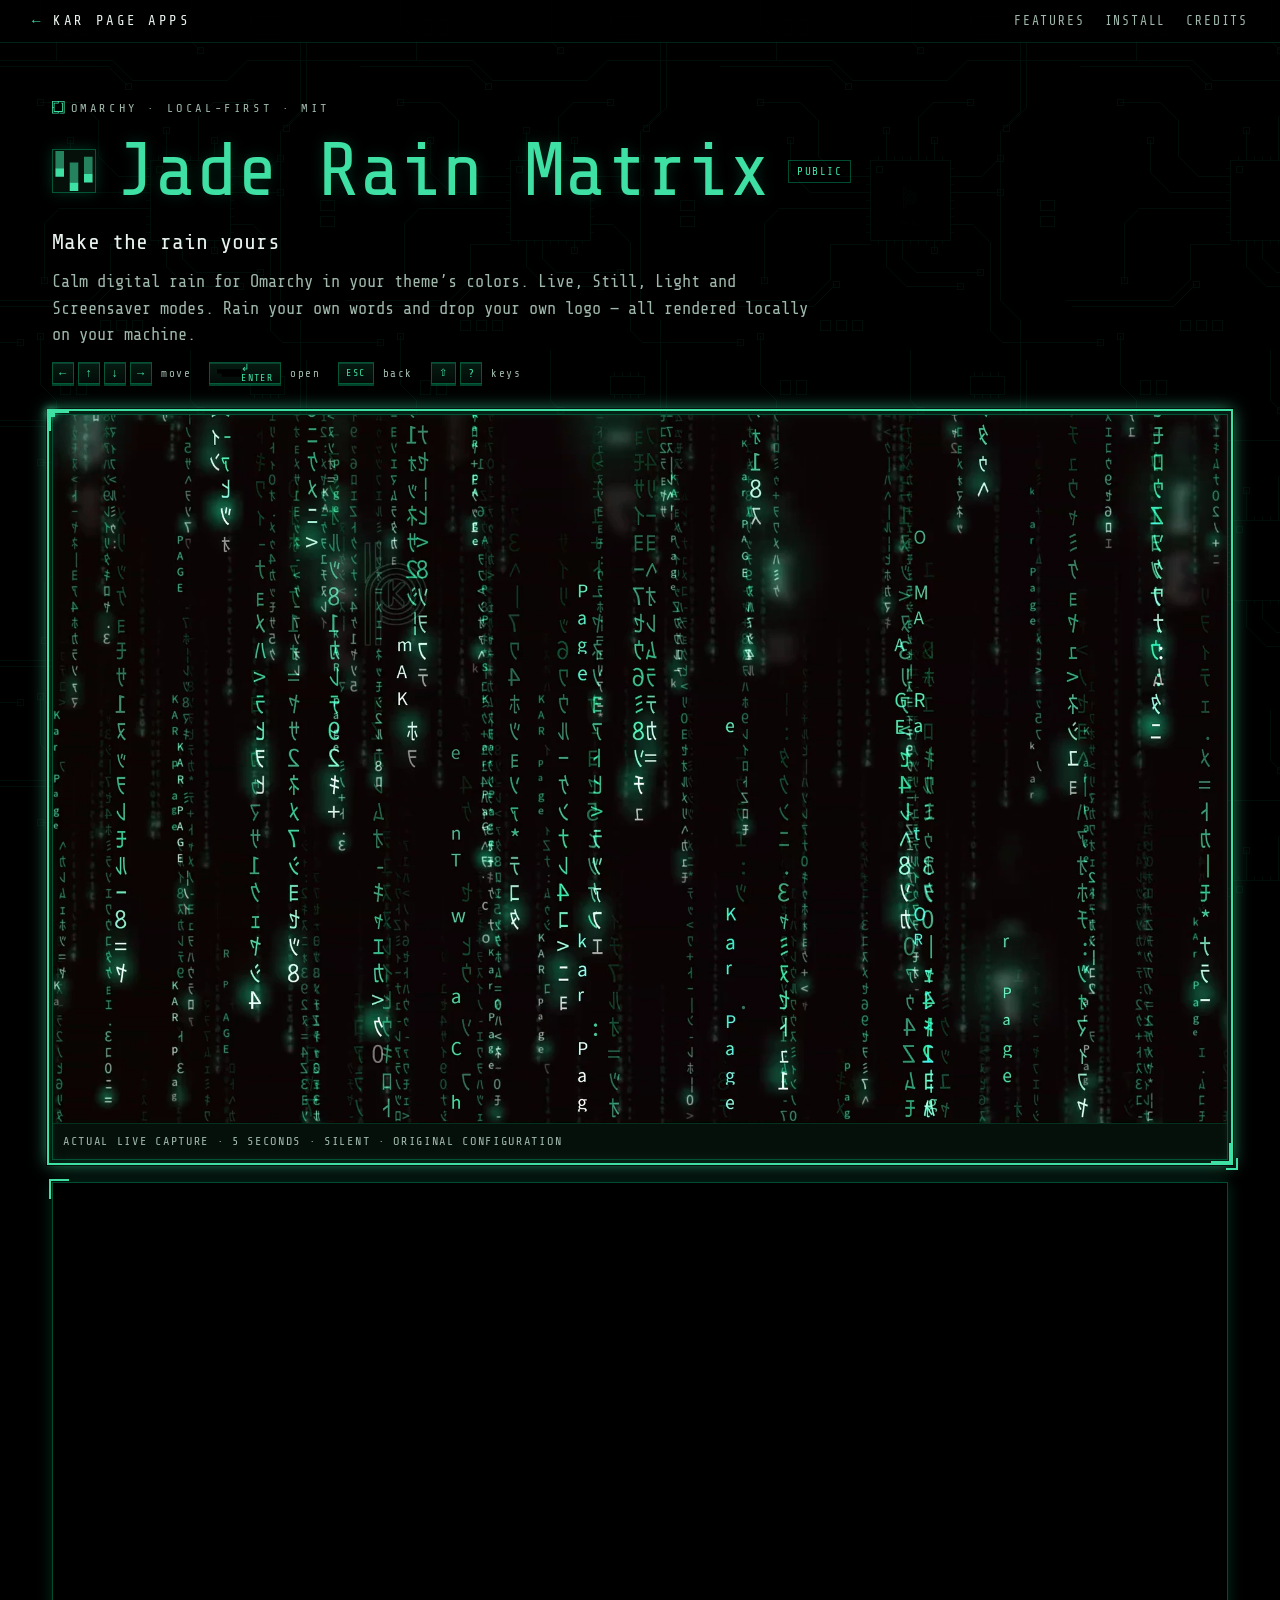
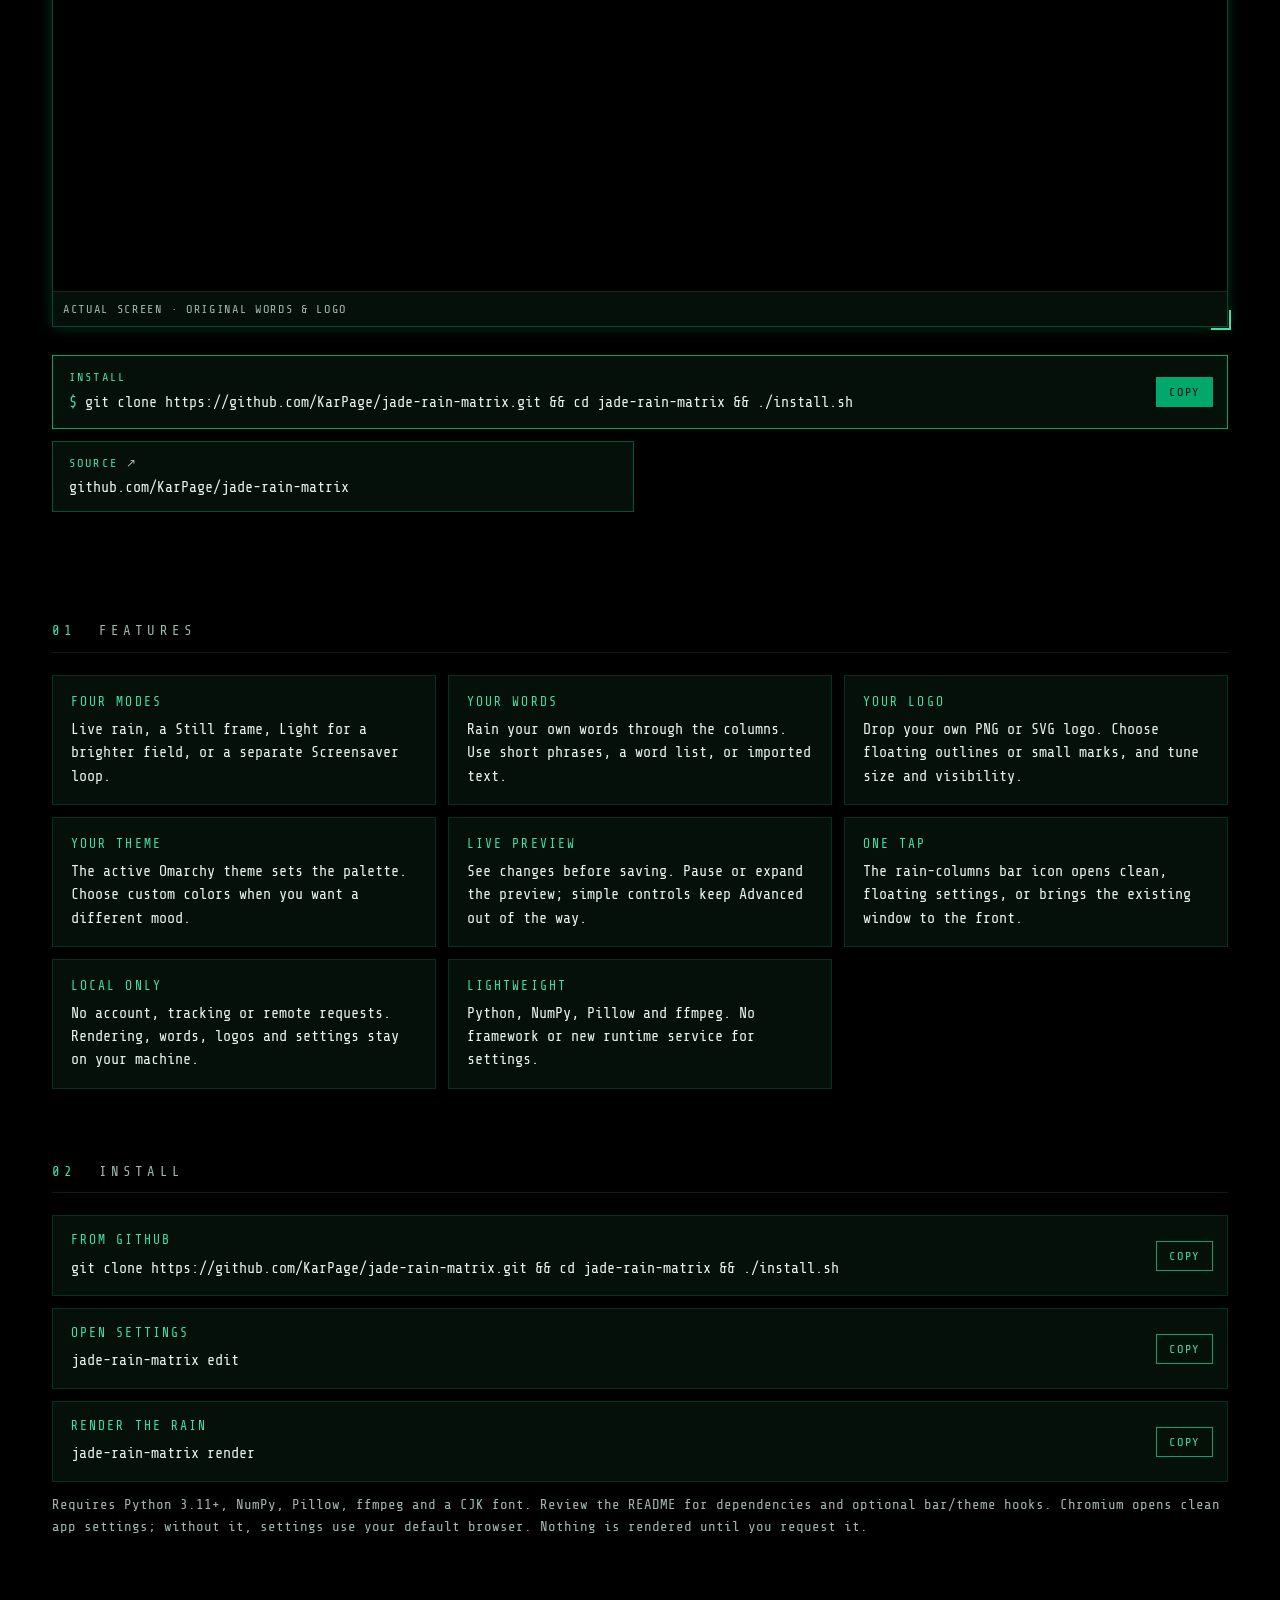
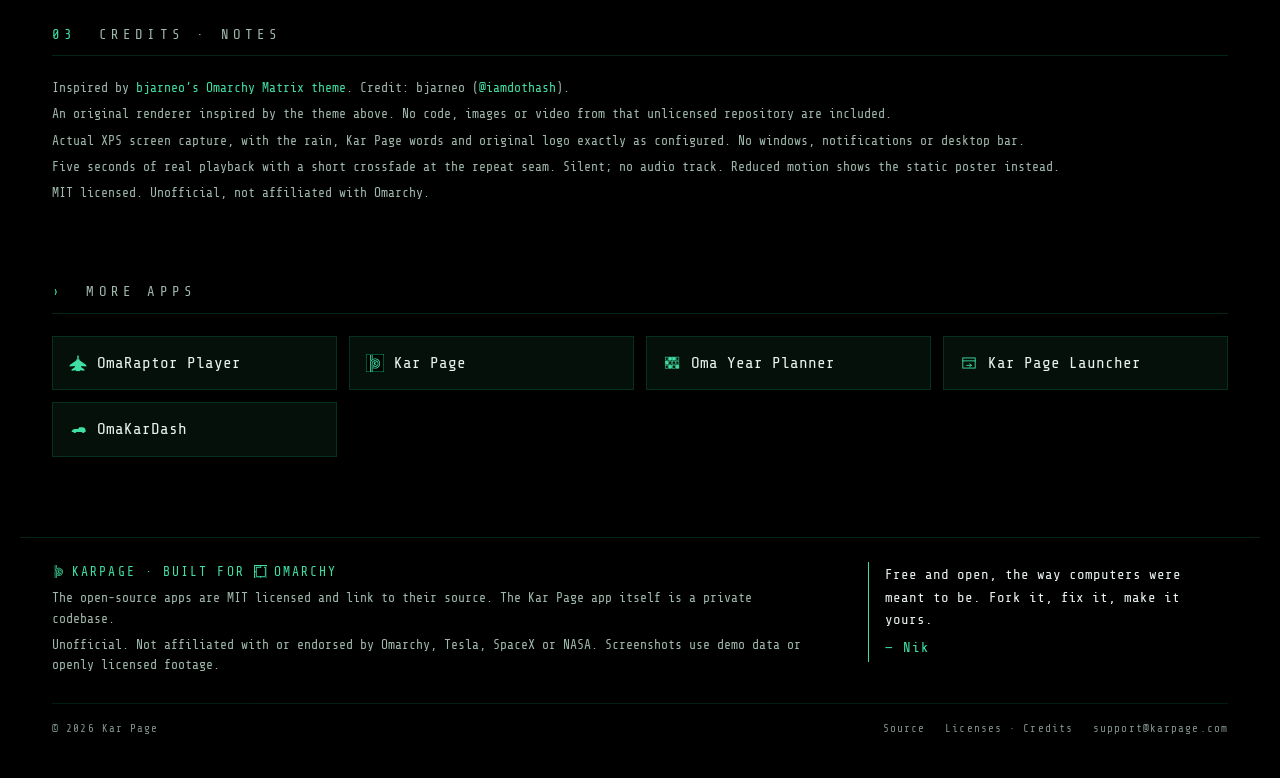
==== site/jade-rain-matrix.html @ 215ed18b "Add Jade Rain Matrix app tile and screenshot page" ====
<!DOCTYPE html>
<html lang="en">
<head>
<meta charset="utf-8">
<meta name="viewport" content="width=device-width, initial-scale=1, maximum-scale=1, user-scalable=no">
<meta name="color-scheme" content="dark">
<meta name="theme-color" content="#000000">
<meta name="referrer" content="no-referrer">
<meta http-equiv="Content-Security-Policy" content="default-src 'self'; img-src 'self'; style-src 'self'; script-src 'self'; font-src 'self'; base-uri 'none'; form-action 'none'; object-src 'none'; frame-src https://karpage.app">
<title>Jade Rain Matrix: calm digital rain for Omarchy</title>
<meta name="description" content="Calm digital rain for Omarchy in your theme’s colors. Live, Still, Light and Screensaver modes, your own words and logo, with local live-preview settings.">
<meta name="keywords" content="Jade Rain Matrix, Omarchy, digital rain, wallpaper, screensaver, Hyprland, Linux">
<link rel="canonical" href="https://apps.karpage.com/jade-rain-matrix">
<meta property="og:type" content="website">
<meta property="og:site_name" content="Kar Page Apps">
<meta property="og:title" content="Jade Rain Matrix: calm digital rain for Omarchy">
<meta property="og:description" content="Calm digital rain for Omarchy in your theme’s colors. Live, Still, Light and Screensaver modes, your own words and logo, with local live-preview settings.">
<meta property="og:url" content="https://apps.karpage.com/jade-rain-matrix">
<meta property="og:image" content="https://apps.karpage.com/img/jade-rain-real-1.webp">
<meta name="twitter:image" content="https://apps.karpage.com/img/jade-rain-real-1.webp">
<meta name="twitter:card" content="summary_large_image">
<link rel="icon" href="favicon.ico" sizes="16x16 32x32 48x48">
<link rel="icon" href="favicon.svg" type="image/svg+xml">
<link rel="apple-touch-icon" href="apple-touch-icon.png">
<link rel="manifest" href="site.webmanifest">
<link rel="preload" href="fonts/ShareTechMono-Regular.woff2" as="font" type="font/woff2" crossorigin>
<link rel="stylesheet" href="styles.css">
</head>
<body class="app">
<a class="skip" href="#top">Skip to content</a>
<header class="bar">
<a class="brand" href="/"><span class="back" aria-hidden="true">←</span> KAR PAGE APPS</a>
<nav aria-label="Sections"><a href="#features">FEATURES</a><a href="#install">INSTALL</a><a href="#credits">CREDITS</a></nav>
</header>
<main id="top" class="wrap" tabindex="-1">
<section class="hero">
<p class="tag"><span class="gt"><svg class="g" viewBox="0 0 24 24" aria-hidden="true" focusable="false"><path fill="currentColor" d="M0 0v24h12.8v-3.2h8V3.2h-3.2v1.6h1.6v14.4H4.8V4.8h8V1.6h9.6v20.8h-8V24H24V0Zm1.6 1.6h9.6v1.6h-8v8H1.6Zm0 11.2h1.6v8h8v1.6H1.6Z"/></svg>OMARCHY</span> · LOCAL-FIRST · MIT</p>
<div class="title-row"><span class="mark big" aria-hidden="true"><svg viewBox="3 2 26 28" fill="currentColor"><path opacity=".55" d="M3 2h6v12H3zM13 10h6v14h-6zM23 6h6v12h-6z"/><path d="M3 14h6v6H3zM13 24h6v6h-6zM23 18h6v6h-6z"/></svg></span><h1>Jade Rain Matrix</h1><span class="badge s-public">PUBLIC</span></div>
<p class="tagline">Make the rain yours</p>
<p class="lede">Calm digital rain for Omarchy in your theme’s colors. Live, Still, Light and Screensaver modes. Rain your own words and drop your own logo — all rendered locally on your machine.</p>
<p class="keys" aria-hidden="true"><span class="kg"><kbd data-key="ArrowLeft">←</kbd><kbd data-key="ArrowUp">↑</kbd><kbd data-key="ArrowDown">↓</kbd><kbd data-key="ArrowRight">→</kbd><em>move</em></span><span class="kg ks"><span class="ksw"><kbd class="w ent" data-key="Enter"><svg class="kl" viewBox="0 0 84 28" preserveAspectRatio="none" focusable="false"><path d="M.5 .5H83.5V27.5H16.5V15.5H.5Z"/></svg><span>↲ ENTER</span></kbd><kbd class="w spc" data-key=" "><span>SPACE</span></kbd></span><em>open</em></span><span class="kg"><kbd class="w" data-key="Escape">ESC</kbd><em>back</em></span><span class="kg"><kbd class="w" data-key="Shift">⇧</kbd><kbd data-key="?">?</kbd><em>keys</em></span></p>
<figure class="frame hero-shot hero-still"><div class="rain-loop"><video class="rain-video" data-rain-loop width="1920" height="1158" poster="img/jade-rain-loop-poster.webp" autoplay muted loop playsinline preload="none" aria-label="Silent live-screen recording of Jade Rain Matrix with its original Kar Page words and logo, exactly as configured."><source data-src="media/jade-rain-loop.webm" type="video/webm"><source data-src="media/jade-rain-loop.mp4" type="video/mp4"></video><img draggable="false" class="rain-poster" src="img/jade-rain-loop-poster.webp" alt="Silent live-screen recording of Jade Rain Matrix with its original Kar Page words and logo, exactly as configured." width="1920" height="1158" decoding="async"><button class="rain-toggle" type="button" hidden>Pause animation</button></div><figcaption>ACTUAL LIVE CAPTURE · 5 SECONDS · SILENT · ORIGINAL CONFIGURATION</figcaption></figure><div class="shots"><figure class="frame"><a href="img/jade-rain-real-1.webp"><picture><source type="image/webp" srcset="img/jade-rain-real-1.webp"><img draggable="false" src="img/jade-rain-real-1.webp" alt="Actual Jade Rain Matrix on an empty XPS screen: theme-colored rain, Kar Page words and the original small drifting Kar Page logo as configured." width="1920" height="1157" decoding="async" loading="lazy"></picture></a><figcaption>ACTUAL SCREEN · ORIGINAL WORDS &amp; LOGO</figcaption></figure></div>
<div class="acts"><div class="act act-install"><span class="act-k">INSTALL</span><pre><code id="act-install">git clone https://github.com/KarPage/jade-rain-matrix.git &amp;&amp; cd jade-rain-matrix &amp;&amp; ./install.sh</code></pre><button class="copy" type="button" data-copy="act-install" aria-label="Copy install command">COPY</button></div><a class="act" href="https://github.com/KarPage/jade-rain-matrix" rel="noopener"><span class="act-k">SOURCE <i aria-hidden="true">↗</i></span><span class="act-v">github.com/KarPage/jade-rain-matrix</span></a></div>
</section>
<section id="features"><h2><span>01</span> FEATURES</h2><div class="grid"><div class="feat"><b>FOUR MODES</b><p>Live rain, a Still frame, Light for a brighter field, or a separate Screensaver loop.</p></div><div class="feat"><b>YOUR WORDS</b><p>Rain your own words through the columns. Use short phrases, a word list, or imported text.</p></div><div class="feat"><b>YOUR LOGO</b><p>Drop your own PNG or SVG logo. Choose floating outlines or small marks, and tune size and visibility.</p></div><div class="feat"><b>YOUR THEME</b><p>The active Omarchy theme sets the palette. Choose custom colors when you want a different mood.</p></div><div class="feat"><b>LIVE PREVIEW</b><p>See changes before saving. Pause or expand the preview; simple controls keep Advanced out of the way.</p></div><div class="feat"><b>ONE TAP</b><p>The rain-columns bar icon opens clean, floating settings, or brings the existing window to the front.</p></div><div class="feat"><b>LOCAL ONLY</b><p>No account, tracking or remote requests. Rendering, words, logos and settings stay on your machine.</p></div><div class="feat"><b>LIGHTWEIGHT</b><p>Python, NumPy, Pillow and ffmpeg. No framework or new runtime service for settings.</p></div></div></section>
<section id="install"><h2><span>02</span> INSTALL</h2><div class="code"><b>FROM GITHUB</b><pre><code id="cmd-0">git clone https://github.com/KarPage/jade-rain-matrix.git &amp;&amp; cd jade-rain-matrix &amp;&amp; ./install.sh</code></pre><button class="copy" type="button" data-copy="cmd-0" aria-label="Copy: from github">COPY</button></div><div class="code"><b>OPEN SETTINGS</b><pre><code id="cmd-1">jade-rain-matrix edit</code></pre><button class="copy" type="button" data-copy="cmd-1" aria-label="Copy: open settings">COPY</button></div><div class="code"><b>RENDER THE RAIN</b><pre><code id="cmd-2">jade-rain-matrix render</code></pre><button class="copy" type="button" data-copy="cmd-2" aria-label="Copy: render the rain">COPY</button></div><p class="note">Requires Python 3.11+, NumPy, Pillow, ffmpeg and a CJK font. Review the README for dependencies and optional bar/theme hooks. Chromium opens clean app settings; without it, settings use your default browser. Nothing is rendered until you request it.</p></section>
<section id="credits"><h2><span>03</span> CREDITS · NOTES</h2><div class="fine"><p>Inspired by <a href="https://github.com/bjarneo/omarchy-matrix-theme" rel="noopener">bjarneo’s Omarchy Matrix theme</a>. Credit: bjarneo (<a href="https://x.com/iamdothash" rel="noopener">@iamdothash</a>).</p><p>An original renderer inspired by the theme above. No code, images or video from that unlicensed repository are included.</p><p>Actual XPS screen capture, with the rain, Kar Page words and original logo exactly as configured. No windows, notifications or desktop bar.</p><p>Five seconds of real playback with a short crossfade at the repeat seam. Silent; no audio track. Reduced motion shows the static poster instead.</p><p>MIT licensed. Unofficial, not affiliated with Omarchy.</p></div></section>
<section class="more"><h2><span>›</span> MORE APPS</h2><ul class="others"><li><a href="/omaraptor"><span class="mark" aria-hidden="true"><svg viewBox="0 0 32 32" fill="currentColor"><path fill-rule="evenodd" d="M16 1.25 17.3 4.6 17.9 8.4 19.3 11.6 30.75 19.6 30.75 22 21.3 21.4 21.9 23.6 27.4 27.6 27.4 29.9 20.4 28.9 18.6 30.75 16 30 13.4 30.75 11.6 28.9 4.6 29.9 4.6 27.6 10.1 23.6 10.7 21.4 1.25 22 1.25 19.6 12.7 11.6 14.1 8.4 14.7 4.6ZM16 5.4 16.75 8 16 11.2 15.25 8Z"/></svg></span><span>OmaRaptor Player</span></a></li><li><a href="/kar-page"><span class="mark kp" aria-hidden="true"><svg viewBox="0 0 2500 4172" fill="currentColor"><path fill-rule="evenodd" d="M1 4171C0 4170 0 2060 1 2036C9 1872 42 1727 107 1579C117 1556 144 1503 156 1481C235 1339 340 1215 466 1113C584 1017 719 944 864 897C956 867 1055 848 1154 840C1215 835 1289 835 1352 841C1601 861 1838 955 2034 1113C2136 1195 2228 1297 2299 1407C2347 1481 2387 1559 2418 1641C2459 1748 2486 1864 2495 1980C2499 2019 2499 2037 2499 2086C2499 2136 2499 2153 2495 2193C2468 2516 2317 2814 2071 3029C2031 3063 1989 3095 1942 3127C1707 3284 1427 3355 1144 3331C1006 3320 872 3286 745 3230L727 3222 L727 3107C727 3015 727 2993 728 2992C729 2992 737 2996 745 3001C765 3012 812 3035 832 3044C949 3094 1067 3122 1193 3129C1218 3130 1282 3130 1307 3129C1539 3116 1755 3029 1931 2878C2105 2728 2227 2522 2273 2298C2287 2228 2293 2174 2294 2101C2295 2029 2291 1980 2280 1915C2234 1631 2071 1379 1830 1217C1752 1165 1669 1125 1580 1095C1495 1067 1414 1051 1316 1044C1293 1042 1207 1042 1184 1044C1128 1048 1092 1053 1044 1063C910 1089 785 1141 671 1217C572 1283 483 1367 412 1463C329 1574 270 1699 237 1832C223 1888 214 1939 208 2006C207 2024 207 2090 206 3098L206 4172 L103 4172C47 4172 1 4172 1 4171ZM422 4171C422 4170 422 3691 422 3106C423 2113 423 2042 424 2024C427 1990 431 1963 436 1937C463 1785 532 1646 637 1530C661 1503 701 1466 731 1441C851 1345 994 1284 1146 1265C1185 1260 1196 1260 1250 1260C1304 1260 1315 1260 1354 1265C1483 1281 1607 1328 1714 1401C1832 1481 1927 1590 1991 1718C2095 1925 2106 2172 2021 2389C1990 2467 1949 2538 1896 2603C1853 2657 1802 2707 1746 2748C1583 2871 1378 2929 1174 2910C1015 2896 864 2836 740 2738L727 2728 L727 2578C727 2434 727 2429 729 2429C730 2429 732 2432 735 2436C757 2469 796 2514 827 2542C925 2632 1042 2687 1171 2703C1199 2707 1209 2708 1250 2708C1291 2708 1301 2707 1329 2703C1529 2678 1702 2558 1798 2380C1841 2302 1865 2217 1871 2125C1873 2103 1872 2048 1870 2027C1859 1921 1826 1829 1769 1742C1744 1706 1723 1680 1690 1647C1668 1625 1656 1614 1636 1598C1497 1488 1319 1443 1144 1473C952 1506 785 1629 696 1803C660 1873 640 1941 630 2026C629 2041 629 2104 628 3106L628 4172 L525 4172C444 4172 423 4172 422 4171ZM1333 2400L1130 2198 L1130 2300C1130 2356 1130 2409 1129 2419C1127 2447 1123 2465 1111 2488C1089 2532 1048 2565 998 2578C985 2582 970 2584 959 2584L950 2584 L950 2135L951 1686 L953 1674C965 1620 1000 1575 1047 1550C1059 1544 1075 1538 1087 1536C1095 1534 1126 1531 1129 1532C1130 1533 1130 1558 1130 1734L1130 1934 L1268 1793C1366 1693 1408 1650 1414 1645C1420 1640 1428 1636 1438 1631C1456 1622 1466 1618 1483 1614C1494 1612 1496 1612 1516 1612C1535 1612 1540 1612 1548 1614C1576 1620 1601 1631 1630 1651C1644 1660 1646 1663 1645 1664C1645 1666 1294 2026 1269 2051L1254 2067 L1401 2215C1482 2296 1550 2365 1553 2367C1563 2380 1574 2399 1580 2416C1594 2455 1593 2501 1579 2539C1573 2557 1561 2578 1550 2591C1547 2595 1537 2603 1536 2603C1536 2603 1444 2512 1333 2400ZM0 1621C0 1620 0 1255 0 810L0 0 L103 0L206 0 L206 632L206 1262 L196 1276C122 1371 59 1481 13 1598C4 1620 2 1624 0 1621ZM422 1042C422 1041 422 806 422 520L422 0 L525 0L628 0 L628 456L628 911 L610 921C555 951 500 986 447 1026C435 1035 425 1043 424 1043C423 1043 423 1042 422 1042Z"/></svg></span><span>Kar Page</span></a></li><li><a href="/oma-year"><span class="mark" aria-hidden="true"><svg viewBox="0 0 32 32" fill="none" stroke="currentColor" stroke-width="1"><rect x="4.0" y="5.5" width="5" height="5.4"/><rect x="10.4" y="5.5" width="5" height="5.4" fill="currentColor"/><rect x="16.8" y="5.5" width="5" height="5.4" fill="currentColor"/><rect x="23.2" y="5.5" width="5" height="5.4"/><rect x="4.0" y="12.7" width="5" height="5.4" fill="currentColor"/><rect x="10.4" y="12.7" width="5" height="5.4"/><rect x="16.8" y="12.7" width="5" height="5.4"/><rect x="23.2" y="12.7" width="5" height="5.4"/><rect x="4.0" y="19.9" width="5" height="5.4"/><rect x="10.4" y="19.9" width="5" height="5.4" fill="currentColor"/><rect x="16.8" y="19.9" width="5" height="5.4"/><rect x="23.2" y="19.9" width="5" height="5.4" fill="currentColor"/></svg></span><span>Oma Year Planner</span></a></li><li><a href="/launcher"><span class="mark" aria-hidden="true"><svg viewBox="0 0 32 32" fill="none" stroke="currentColor" stroke-width="1.6" stroke-linecap="square"><rect x="5" y="7" width="22" height="18"/><path d="M5 12.2h22M12 20.2h8M17.2 17.4 20.2 20.2 17.2 23"/></svg></span><span>Kar Page Launcher</span></a></li><li><a href="/omakardash"><span class="mark" aria-hidden="true"><svg viewBox="0 0 32 32" fill="currentColor"><path d="M4.5 19.5c1-3.6 3-5.4 6-5.4h5.6l2.2-3.2h6.4c2 0 3.4 1.3 4 3l.8 2.4v3.2h-1.7a2.7 2.7 0 0 1-5.2 0h-9.6a2.7 2.7 0 0 1-5.2 0H4.5v-2.8z"/></svg></span><span>OmaKarDash</span></a></li></ul></section>
</main>
<footer class="foot">
<div class="foot-top">
<div class="foot-main">
<p class="foot-brand"><svg class="g" aria-hidden="true" focusable="false" viewBox="0 0 2500 4172" fill="currentColor"><path fill-rule="evenodd" d="M1 4171C0 4170 0 2060 1 2036C9 1872 42 1727 107 1579C117 1556 144 1503 156 1481C235 1339 340 1215 466 1113C584 1017 719 944 864 897C956 867 1055 848 1154 840C1215 835 1289 835 1352 841C1601 861 1838 955 2034 1113C2136 1195 2228 1297 2299 1407C2347 1481 2387 1559 2418 1641C2459 1748 2486 1864 2495 1980C2499 2019 2499 2037 2499 2086C2499 2136 2499 2153 2495 2193C2468 2516 2317 2814 2071 3029C2031 3063 1989 3095 1942 3127C1707 3284 1427 3355 1144 3331C1006 3320 872 3286 745 3230L727 3222 L727 3107C727 3015 727 2993 728 2992C729 2992 737 2996 745 3001C765 3012 812 3035 832 3044C949 3094 1067 3122 1193 3129C1218 3130 1282 3130 1307 3129C1539 3116 1755 3029 1931 2878C2105 2728 2227 2522 2273 2298C2287 2228 2293 2174 2294 2101C2295 2029 2291 1980 2280 1915C2234 1631 2071 1379 1830 1217C1752 1165 1669 1125 1580 1095C1495 1067 1414 1051 1316 1044C1293 1042 1207 1042 1184 1044C1128 1048 1092 1053 1044 1063C910 1089 785 1141 671 1217C572 1283 483 1367 412 1463C329 1574 270 1699 237 1832C223 1888 214 1939 208 2006C207 2024 207 2090 206 3098L206 4172 L103 4172C47 4172 1 4172 1 4171ZM422 4171C422 4170 422 3691 422 3106C423 2113 423 2042 424 2024C427 1990 431 1963 436 1937C463 1785 532 1646 637 1530C661 1503 701 1466 731 1441C851 1345 994 1284 1146 1265C1185 1260 1196 1260 1250 1260C1304 1260 1315 1260 1354 1265C1483 1281 1607 1328 1714 1401C1832 1481 1927 1590 1991 1718C2095 1925 2106 2172 2021 2389C1990 2467 1949 2538 1896 2603C1853 2657 1802 2707 1746 2748C1583 2871 1378 2929 1174 2910C1015 2896 864 2836 740 2738L727 2728 L727 2578C727 2434 727 2429 729 2429C730 2429 732 2432 735 2436C757 2469 796 2514 827 2542C925 2632 1042 2687 1171 2703C1199 2707 1209 2708 1250 2708C1291 2708 1301 2707 1329 2703C1529 2678 1702 2558 1798 2380C1841 2302 1865 2217 1871 2125C1873 2103 1872 2048 1870 2027C1859 1921 1826 1829 1769 1742C1744 1706 1723 1680 1690 1647C1668 1625 1656 1614 1636 1598C1497 1488 1319 1443 1144 1473C952 1506 785 1629 696 1803C660 1873 640 1941 630 2026C629 2041 629 2104 628 3106L628 4172 L525 4172C444 4172 423 4172 422 4171ZM1333 2400L1130 2198 L1130 2300C1130 2356 1130 2409 1129 2419C1127 2447 1123 2465 1111 2488C1089 2532 1048 2565 998 2578C985 2582 970 2584 959 2584L950 2584 L950 2135L951 1686 L953 1674C965 1620 1000 1575 1047 1550C1059 1544 1075 1538 1087 1536C1095 1534 1126 1531 1129 1532C1130 1533 1130 1558 1130 1734L1130 1934 L1268 1793C1366 1693 1408 1650 1414 1645C1420 1640 1428 1636 1438 1631C1456 1622 1466 1618 1483 1614C1494 1612 1496 1612 1516 1612C1535 1612 1540 1612 1548 1614C1576 1620 1601 1631 1630 1651C1644 1660 1646 1663 1645 1664C1645 1666 1294 2026 1269 2051L1254 2067 L1401 2215C1482 2296 1550 2365 1553 2367C1563 2380 1574 2399 1580 2416C1594 2455 1593 2501 1579 2539C1573 2557 1561 2578 1550 2591C1547 2595 1537 2603 1536 2603C1536 2603 1444 2512 1333 2400ZM0 1621C0 1620 0 1255 0 810L0 0 L103 0L206 0 L206 632L206 1262 L196 1276C122 1371 59 1481 13 1598C4 1620 2 1624 0 1621ZM422 1042C422 1041 422 806 422 520L422 0 L525 0L628 0 L628 456L628 911 L610 921C555 951 500 986 447 1026C435 1035 425 1043 424 1043C423 1043 423 1042 422 1042Z"/></svg>KARPAGE · BUILT FOR <svg class="g" viewBox="0 0 24 24" aria-hidden="true" focusable="false"><path fill="currentColor" d="M0 0v24h12.8v-3.2h8V3.2h-3.2v1.6h1.6v14.4H4.8V4.8h8V1.6h9.6v20.8h-8V24H24V0Zm1.6 1.6h9.6v1.6h-8v8H1.6Zm0 11.2h1.6v8h8v1.6H1.6Z"/></svg>OMARCHY</p>
<p>The open-source apps are MIT licensed and link to their source. The Kar Page app itself is a private codebase.</p>
<p>Unofficial. Not affiliated with or endorsed by Omarchy, Tesla, SpaceX or NASA. Screenshots use demo data or openly licensed footage.</p>
</div>
<blockquote class="foot-note"><p>Free and open, the way computers were meant to be. Fork it, fix it, make it yours.</p><cite>— Nik</cite></blockquote>
</div>
<div class="foot-legal"><span>© 2026 Kar Page</span><nav aria-label="Footer"><a href="https://github.com/KarPage" rel="noopener">Source</a><a href="#credits">Licenses · Credits</a><a href="mailto:support@karpage.com">support@karpage.com</a></nav></div>
</footer>
<script src="site.js"></script>
</body>
</html>
---- site/styles.css ----
@font-face {
  font-family: "Share Tech Mono";
  src: url(fonts/ShareTechMono-Regular.woff2) format("woff2");
  font-display: swap;
}

:root {
  color-scheme: dark;
  --bg: #000;
  --well: #06100b;
  --fg: #e9f3ee;
  --muted: #9fb8ab;
  --jade: #00a86b;
  --jade-hi: #3fe0a4;
  --line: rgba(0, 168, 107, 0.45);
  --line-dim: rgba(0, 168, 107, 0.22);
  --grid: rgba(0, 168, 107, 0.08);
  --glow: 0 0 14px rgba(0, 168, 107, 0.28);
  --ink: #02140c;
  --mono: "Share Tech Mono", ui-monospace, SFMono-Regular, Menlo, Consolas, "Liberation Mono", monospace;
}

@media (prefers-contrast: more) {
  :root {
    --fg: #fff;
    --muted: #fff;
    --jade: #5dffc3;
    --jade-hi: #5dffc3;
    --line: #5dffc3;
    --line-dim: #5dffc3;
    --grid: transparent;
    --glow: none;
  }
}

* { box-sizing: border-box; border-radius: 0; }

html {
  touch-action: pan-x pan-y;
  background: var(--bg);
  scroll-behavior: smooth;
  -webkit-text-size-adjust: 100%;
}

body {
  -webkit-user-select: none;
  user-select: none;
  -webkit-touch-callout: none;
  margin: 0;
  min-height: 100vh;
  color: var(--fg);
  font: 16px/1.55 var(--mono);
}

a { color: var(--jade-hi); text-decoration: none; }
a:hover { color: #fff; }
a:focus-visible, button:focus-visible, main:focus-visible { outline: 2px solid var(--jade-hi); outline-offset: 3px; }
main:focus { outline: none; }
img { display: block; max-width: 100%; height: auto; }
img, video, picture, figure.frame, .lb { -webkit-touch-callout: none; -webkit-user-select: none; user-select: none; -webkit-user-drag: none; }
.code pre { -webkit-user-select: text; user-select: text; }

.skip {
  position: absolute;
  left: 8px;
  top: -60px;
  z-index: 10;
  padding: 8px 12px;
  background: var(--jade);
  color: var(--ink);
}
.skip:focus { top: 8px; }

.wrap { max-width: 1240px; margin: 0 auto; padding: 0 32px; }

/* marks and badges */
.mark { display: inline-flex; width: 18px; height: 18px; color: var(--jade-hi); flex: none; }
.mark svg { width: 100%; height: 100%; }
.mark.big svg { overflow: visible; }
.mark.big { width: 44px; height: 44px; padding: 1px; border: 1px solid var(--line); background: var(--well); box-shadow: var(--glow); }
.badge {
  display: inline-block;
  padding: 2px 8px;
  border: 1px solid var(--line);
  color: var(--jade-hi);
  font-size: 11px;
  letter-spacing: 0.14em;
  white-space: nowrap;
}
.badge.s-marketplace { background: var(--jade); border-color: var(--jade); color: var(--ink); }
.badge.s-coming-soon { color: var(--muted); border-style: dashed; }

/* front page */
.mast { padding: 30px 0 26px; }
.prompt { margin: 0 0 6px; color: var(--muted); font-size: 14px; letter-spacing: 0.08em; }
.prompt span { color: var(--jade-hi); }
.mast h1 {
  margin: 0;
  font-size: clamp(40px, 6vw, 72px);
  font-weight: 400;
  line-height: 1.02;
  letter-spacing: 0.01em;
  color: var(--jade-hi);
  text-shadow: var(--glow);
}
.cursor {
  display: inline-block;
  width: 0.1em;
  height: 0.72em;
  margin-left: 0.12em;
  vertical-align: 0;
  background: var(--jade-hi);
  box-shadow: 0 0 6px rgba(63, 224, 164, 0.7), 0 0 14px rgba(0, 168, 107, 0.45);
  animation: blink 1.2s ease-in-out infinite;
}
.mhead { display: grid; grid-template-columns: minmax(0, 1fr) auto; grid-template-areas: "prompt ." "h1 clock"; align-items: center; column-gap: 24px; }
.mhead .prompt { grid-area: prompt; }
.mhead h1 { grid-area: h1; min-width: 0; }
.clock { grid-area: clock; margin: 0; display: flex; align-items: stretch; border: 1px solid var(--line); border-radius: 0; font-size: 13px; line-height: 1; white-space: nowrap; visibility: hidden; }
.clock.on { visibility: visible; }
/* Only the time colon blinks: 0.5 s on, 0.5 s dim, synced to the seconds. Opacity only, so nothing moves. */
.clock .cc { animation: ccs 1s steps(1, end) infinite; }
@keyframes ccb { 50% { opacity: 0; } }
@media (prefers-reduced-motion: reduce) { .clock .cc { animation: none; } }
.clock b { display: flex; align-items: center; padding: 7px 8px; font-weight: 400; font-size: 10px; letter-spacing: 0.14em; text-transform: uppercase; color: var(--jade-hi); border-right: 1px solid var(--line); }
.clock time { display: inline-block; min-width: 23ch; padding: 7px 10px; color: var(--muted); text-align: right; }
.lede.twl { height: 1.5em; line-height: 1.5; font-size: 20px; white-space: nowrap; overflow: hidden; }
.tw.p { font-size: var(--twf, 1em); color: var(--muted); text-shadow: none; letter-spacing: 0; }
.tw.p .sl { color: var(--jade-hi); }
.lede .cursor { width: 0.5em; height: 1em; margin-left: 0.15em; vertical-align: -0.16em; box-shadow: 0 0 6px rgba(63, 224, 164, 0.45); }
.tw.k .cursor { animation: none; opacity: 1; }
.tw-m { position: absolute; left: -9999px; top: 0; visibility: hidden; white-space: pre; }
@keyframes blink { 0%, 40% { opacity: 1; } 55%, 85% { opacity: 0.12; } 100% { opacity: 1; } }
.lede { margin: 10px 0 0; color: var(--muted); font-size: 18px; }

/* stat board: single-select filters */
.board {
  display: grid;
  grid-template-columns: repeat(5, minmax(0, 1fr));
  gap: 12px;
  margin: 18px 0 0;
}
.stat {
  position: relative;
  display: flex;
  flex-direction: column;
  align-items: flex-start;
  gap: 6px;
  padding: 12px 14px 14px;
  border: 1px solid var(--line);
  background: var(--well);
  color: var(--fg);
  font: inherit;
  text-align: left;
  cursor: pointer;
  transition: border-color 0.15s, box-shadow 0.15s, opacity 0.15s, background-color 0.15s;
}
.stat::after {
  content: "";
  position: absolute;
  left: 50%;
  top: 100%;
  width: 1px;
  height: 21px;
  background: var(--line-dim);
  transition: background-color 0.15s, box-shadow 0.15s;
}
.stat:hover { border-color: var(--jade-hi); box-shadow: var(--glow); }
.stat:hover .stat-k { color: var(--fg); }
.stat-k { color: var(--muted); font-size: 12px; letter-spacing: 0.12em; text-transform: uppercase; transition: color 0.15s; }
.stat-v { font-size: 30px; line-height: 1; color: var(--jade-hi); }
.stat-v .sg { width: 0.74em; height: 0.74em; margin-left: 0.26em; vertical-align: 0; }
.led {
  position: absolute;
  top: 12px;
  right: 12px;
  width: 7px;
  height: 7px;
  border: 1px solid var(--line);
  background: #021008;
  transition: background-color 0.15s, box-shadow 0.15s;
}
.board.has-active .stat[aria-pressed="false"] { opacity: 0.45; }
.board.has-active .stat[aria-pressed="false"]:hover { opacity: 0.85; }
.stat[aria-pressed="true"] {
  border-color: var(--jade-hi);
  background: rgba(0, 168, 107, 0.12);
  box-shadow: 0 0 0 1px var(--jade-hi), 0 0 22px rgba(63, 224, 164, 0.35), inset 0 0 18px rgba(0, 168, 107, 0.18);
}
.stat[aria-pressed="true"] .stat-k { color: var(--fg); }
.stat[aria-pressed="true"] .led { background: var(--jade-hi); box-shadow: 0 0 8px var(--jade-hi), 0 0 2px #fff; }
.stat[aria-pressed="true"]::after { background: var(--jade-hi); box-shadow: 0 0 6px var(--jade-hi); }
.traces { height: 20px; }
/* Tap on the preview panel: one jade glow-then-dim pass across the boxes, 120 ms apart (about 1 s in all). */
.board.pulse .stat { animation: nudge 560ms ease-in-out both; }
.board.pulse .stat .led { animation: nudge-led 560ms ease-in-out both; }
.board.pulse .stat:nth-child(2), .board.pulse .stat:nth-child(2) .led { animation-delay: 120ms; }
.board.pulse .stat:nth-child(3), .board.pulse .stat:nth-child(3) .led { animation-delay: 240ms; }
.board.pulse .stat:nth-child(4), .board.pulse .stat:nth-child(4) .led { animation-delay: 360ms; }
.board.pulse .stat:nth-child(5), .board.pulse .stat:nth-child(5) .led { animation-delay: 480ms; }
@keyframes nudge {
  40% { border-color: var(--jade-hi); background-color: rgba(0, 168, 107, 0.14); box-shadow: 0 0 0 1px var(--jade-hi), 0 0 22px rgba(63, 224, 164, 0.4), inset 0 0 18px rgba(0, 168, 107, 0.2); }
  75% { border-color: var(--line-dim); background-color: rgba(0, 0, 0, 0.25); box-shadow: none; }
}
@keyframes nudge-led { 40% { background: var(--jade-hi); box-shadow: 0 0 8px var(--jade-hi); } }
@media (prefers-reduced-motion: reduce) {
  .board.pulse .stat, .board.pulse .stat .led { animation: none; }
  .board.pulse .stat { border-color: var(--jade-hi); box-shadow: 0 0 0 1px var(--jade-hi); }
}

.panel {
  position: relative;
  margin: 0 0 28px;
  padding: 0;
  border: 1px solid var(--line);
  border-top-color: var(--jade);
  background: linear-gradient(rgba(0, 168, 107, 0.05), transparent 60%), var(--well);
  box-shadow: 0 -1px 0 rgba(63, 224, 164, 0.25), var(--glow);
}
.panel::before, .panel::after { content: ""; position: absolute; width: 14px; height: 14px; border: 2px solid var(--jade-hi); pointer-events: none; }
.panel::before { top: -4px; left: -4px; border-right: 0; border-bottom: 0; }
.panel::after { bottom: -4px; right: -4px; border-left: 0; border-top: 0; }
.panel-top {
  display: flex;
  justify-content: space-between;
  align-items: center;
  padding: 6px 14px;
  border-bottom: 1px solid var(--line-dim);
  color: var(--muted);
  font-size: 11px;
  letter-spacing: 0.22em;
}
.reset {
  padding: 3px 10px;
  border: 1px solid var(--jade);
  background: none;
  color: var(--jade-hi);
  font: 11px var(--mono);
  letter-spacing: 0.16em;
  cursor: pointer;
  transition: background-color 0.15s, color 0.15s;
}
.reset:hover { background: var(--jade); color: var(--ink); }
.reset[hidden], .tiles li[hidden] { display: none; }
.panel-body { padding: 12px 16px 14px; animation: boot 0.15s ease-out; }
.panel-h { margin: 0; color: var(--jade-hi); font-size: 14px; }
.panel-h span { margin-left: 10px; color: var(--muted); font-size: 12px; }
.rows { list-style: none; margin: 10px 0 0; padding: 0; }
.rows li {
  display: grid;
  grid-template-columns: minmax(180px, 240px) auto minmax(0, 1fr);
  align-items: center;
  gap: 14px;
  padding: 8px 0;
  border-top: 1px dashed var(--line-dim);
  font-size: 14px;
}
.row-app { display: flex; align-items: center; gap: 10px; color: var(--fg); }
.row-ext { min-width: 0; overflow: hidden; text-overflow: ellipsis; white-space: nowrap; color: var(--jade); font-size: 13px; }
a.row-ext:hover { color: var(--jade-hi); }
span.row-ext { color: var(--muted); }
.tiles li { animation: boot 0.15s ease-out; }
@keyframes boot { from { opacity: 0; transform: translateY(3px); } }

.tiles {
  list-style: none;
  margin: 0;
  padding: 0;
  display: grid;
  grid-template-columns: repeat(3, minmax(0, 1fr));
  gap: 18px;
}
.tiles li { display: flex; }
.tile {
  display: flex;
  flex-direction: column;
  width: 100%;
  border: 1px solid var(--line);
  background: var(--well);
  color: var(--fg);
  transition: border-color 0.15s, box-shadow 0.15s, transform 0.15s;
}
.tile:hover, .tile:focus-visible { color: var(--fg); border-color: var(--jade-hi); box-shadow: var(--glow); transform: translateY(-2px); }
.tile-bar {
  display: flex;
  align-items: center;
  gap: 10px;
  padding: 8px 12px;
  border-bottom: 1px solid var(--line-dim);
  font-size: 12px;
  color: var(--muted);
}
.num { color: var(--jade-hi); }
.tile-path { flex: 1; min-width: 0; overflow: hidden; text-overflow: ellipsis; white-space: nowrap; }
.tile-shot {
  position: relative;
  aspect-ratio: 16 / 9;
  overflow: hidden;
  background: #000;
  border-bottom: 1px solid var(--line-dim);
}
.tile-shot img { width: 100%; height: 100%; object-fit: cover; object-position: top center; }
.tile-shot.phone { background: radial-gradient(var(--grid) 1px, transparent 1px) 0 0 / 14px 14px, #000; }
.tile-shot.phone img { width: auto; height: 100%; margin: 0 auto; object-fit: contain; border-left: 1px solid var(--line-dim); border-right: 1px solid var(--line-dim); }
.tile-shot.trio { display: flex; justify-content: center; align-items: center; gap: 8px; padding: 10px; background: radial-gradient(var(--grid) 1px, transparent 1px) 0 0 / 14px 14px, #000; }
.tile-shot.trio img { flex: 0 1 auto; width: auto; height: 100%; min-width: 0; max-width: calc((100% - 16px) / 3); object-fit: contain; border: 1px solid var(--line); border-radius: 0; }
.winbox { display: flex; align-items: center; justify-content: center; padding: 10px; background: radial-gradient(var(--grid) 1px, transparent 1px) 0 0 / 14px 14px, #000; }
.hero-shot.winbox { aspect-ratio: 16 / 9; padding: 24px; }
.win { display: flex; flex-direction: column; height: 100%; aspect-ratio: 4 / 3; max-width: 100%; border: 1px solid var(--line); border-radius: 0; background: #020805; }
.win-bar { flex: none; display: flex; align-items: center; gap: 8px; height: 20px; padding: 0 7px; border-bottom: 1px solid var(--line); font-size: 10px; letter-spacing: 0.14em; color: var(--muted); }
.win-bar b { font-weight: 400; display: inline-flex; align-items: center; gap: 0.45em; }
.win-bar b .g { width: 1.15em; height: 1.15em; margin: 0; color: var(--jade); flex: none; }
.win-ctl { display: flex; gap: 4px; }
.win-ctl i { display: block; width: 6px; height: 6px; border: 1px solid var(--jade); border-radius: 0; }
.win-ctl i:first-child { background: var(--jade); }
.win-body { flex: 1; min-height: 0; display: flex; justify-content: center; }
.win-body img, .frame .win-body img { width: auto; height: 100%; max-width: 100%; object-fit: contain; border-left: 1px solid var(--line-dim); border-right: 1px solid var(--line-dim); border-radius: 0; }
.hero-shot .win-bar { height: 30px; padding: 0 12px; gap: 12px; font-size: 13px; }
.hero-shot .win-ctl { gap: 6px; }
.hero-shot .win-ctl i { width: 9px; height: 9px; }
@media (max-width: 600px) { .hero-shot.winbox { padding: 10px; } .hero-shot .win-bar { height: 22px; font-size: 11px; } .hero-shot .win-ctl i { width: 7px; height: 7px; } }
.tile-body { position: relative; padding: 16px 16px 18px; flex: 1; }
.tile-body h2 { margin: 0 0 6px; font-size: 20px; font-weight: 400; color: var(--fg); }
.tile-body p { margin: 0 0 18px; color: var(--muted); font-size: 14px; }
.go { position: absolute; right: 16px; bottom: 12px; font-size: 12px; letter-spacing: 0.14em; color: var(--jade); }
.tile:hover .go { color: var(--jade-hi); }

/* placeholder (no screenshot) */
.placeholder {
  display: flex;
  flex-direction: column;
  align-items: center;
  justify-content: center;
  gap: 10px;
  width: 100%;
  height: 100%;
  aspect-ratio: 16 / 9;
  padding: 18px;
  text-align: center;
  background: radial-gradient(var(--grid) 1px, transparent 1px) 0 0 / 14px 14px, #020805;
  color: var(--muted);
}
.ph-mark { display: flex; width: 52px; height: 52px; color: var(--jade-hi); filter: drop-shadow(0 0 8px rgba(0, 168, 107, 0.45)); }
.ph-mark svg { width: 100%; height: 100%; }
.placeholder b { font-weight: 400; color: var(--fg); letter-spacing: 0.18em; font-size: 14px; }
.placeholder code { color: var(--jade-hi); font-size: 14px; }
.placeholder small { font-size: 11px; letter-spacing: 0.2em; }
.hero-shot .placeholder { gap: 14px; }
.hero-shot .ph-mark { width: 84px; height: 84px; }
.hero-shot .placeholder b { font-size: 18px; }

/* app pages */
.bar {
  position: sticky;
  top: 0;
  z-index: 5;
  display: flex;
  justify-content: space-between;
  align-items: center;
  gap: 16px;
  padding: 10px 32px;
  background: rgba(0, 0, 0, 0.9);
  border-bottom: 1px solid var(--line-dim);
}
.brand { color: var(--fg); letter-spacing: 0.18em; font-size: 14px; white-space: nowrap; }
.back { color: var(--jade-hi); }
.bar nav { display: flex; gap: 20px; font-size: 13px; letter-spacing: 0.14em; }
.bar nav a { color: var(--muted); }
.bar nav a:hover { color: var(--jade-hi); }

.hero { padding: 56px 0 0; }
.tag { margin: 0 0 16px; color: var(--muted); font-size: 12px; letter-spacing: 0.3em; }
.title-row { display: flex; align-items: center; gap: 18px; flex-wrap: wrap; }
.hero h1 {
  margin: 0;
  font-size: clamp(40px, 6vw, 76px);
  font-weight: 400;
  line-height: 1;
  color: var(--jade-hi);
  text-shadow: var(--glow);
}
.tagline { margin: 16px 0 0; font-size: 22px; color: var(--fg); }
.hero .lede { max-width: 780px; margin-top: 10px; font-size: 17px; }
.cta { display: flex; flex-wrap: wrap; gap: 12px; margin: 28px 0 36px; }
.btn {
  display: inline-block;
  padding: 11px 22px;
  border: 1px solid var(--jade);
  color: var(--jade-hi);
  font-size: 14px;
  letter-spacing: 0.16em;
}
.btn:hover { color: #fff; box-shadow: var(--glow); }
.btn.primary { background: var(--jade); color: var(--ink); }
.btn.primary:hover { background: var(--jade-hi); color: var(--ink); }

.frame { position: relative; margin: 0; border: 1px solid var(--line); background: #000; box-shadow: var(--glow); }
.frame::before, .frame::after { content: ""; position: absolute; width: 18px; height: 18px; border: 2px solid var(--jade-hi); pointer-events: none; z-index: 1; }
.frame::before { top: -4px; left: -4px; border-right: 0; border-bottom: 0; }
.frame::after { bottom: -4px; right: -4px; border-left: 0; border-top: 0; }
.frame img { width: 100%; }

section { padding-top: 72px; }
section h2 {
  margin: 0 0 22px;
  padding-bottom: 10px;
  border-bottom: 1px solid var(--line-dim);
  color: var(--muted);
  font-size: 14px;
  font-weight: 400;
  letter-spacing: 0.3em;
}
section h2 span { margin-right: 10px; color: var(--jade-hi); }
.hero h1 + .badge { align-self: center; }

.grid { display: grid; grid-template-columns: repeat(3, minmax(0, 1fr)); gap: 12px; }
.feat { display: block; padding: 16px 18px; border: 1px solid var(--line-dim); background: var(--well); color: var(--fg); }
.feat b { display: block; margin-bottom: 6px; color: var(--jade-hi); font-size: 13px; font-weight: 400; letter-spacing: 0.16em; }
.feat p { margin: 0; font-size: 15px; }
.feat.link:hover { border-color: var(--jade-hi); box-shadow: var(--glow); color: var(--fg); }
.feat.soon { border-style: dashed; }

.gallery { display: grid; grid-template-columns: repeat(2, minmax(0, 1fr)); gap: 20px; align-items: start; }
.gallery.g3 { grid-template-columns: repeat(3, minmax(0, 1fr)); gap: 16px; }
.gallery.g4 { grid-template-columns: repeat(4, minmax(0, 1fr)); gap: 16px; }
.gallery.g4 figcaption { padding: 7px 8px; font-size: 11px; letter-spacing: 0.1em; white-space: nowrap; overflow: hidden; text-overflow: ellipsis; }
.gallery.g4 img { display: block; width: 100%; height: auto; aspect-ratio: 320 / 631; border-radius: 0; }
.gallery figcaption { padding: 8px 10px; border-top: 1px solid var(--line-dim); background: var(--well); color: var(--muted); font-size: 12px; letter-spacing: 0.14em; }

.chips { list-style: none; display: flex; flex-wrap: wrap; gap: 8px; margin: 0; padding: 0; }
.chips li { padding: 6px 12px; border: 1px solid var(--line-dim); font-size: 13px; letter-spacing: 0.14em; }

.code { position: relative; margin-bottom: 12px; padding: 14px 108px 14px 18px; border: 1px solid var(--line-dim); background: var(--well); }
.code b { display: block; margin-bottom: 6px; color: var(--jade-hi); font-size: 13px; font-weight: 400; letter-spacing: 0.16em; }
.code pre { margin: 0; overflow-x: auto; }
.code code { font: 15px/1.5 var(--mono); color: var(--fg); }
.copy {
  position: absolute;
  right: 14px;
  top: 50%;
  transform: translateY(-50%);
  padding: 7px 12px;
  border: 1px solid var(--jade);
  background: none;
  color: var(--jade-hi);
  font: 12px var(--mono);
  letter-spacing: 0.14em;
  cursor: pointer;
}
.copy:hover { box-shadow: var(--glow); }
.copy.ok { background: var(--jade); color: var(--ink); }
.note { color: var(--muted); font-size: 14px; }
.fine p { margin: 0 0 6px; color: var(--muted); font-size: 13px; }

.others { list-style: none; display: grid; grid-template-columns: repeat(4, minmax(0, 1fr)); gap: 12px; margin: 0; padding: 0; }
.others a { display: flex; align-items: center; gap: 10px; padding: 14px 16px; border: 1px solid var(--line-dim); background: var(--well); color: var(--fg); }
.others a:hover { border-color: var(--jade-hi); box-shadow: var(--glow); }

.foot { max-width: 1240px; margin: 80px auto 0; padding: 24px 32px 40px; border-top: 1px solid var(--line-dim); color: var(--muted); font-size: 13px; }
.foot p { margin: 0 0 6px; }
.foot-brand { color: var(--jade-hi); letter-spacing: 0.16em; }
.foot-top { display: grid; grid-template-columns: minmax(0, 1fr) minmax(0, 360px); gap: 24px 48px; align-items: start; }
.foot-main p:last-child { margin-bottom: 0; }
.foot-note { margin: 0; padding: 2px 0 2px 16px; border-left: 1px solid var(--jade-hi); border-radius: 0; color: var(--fg); font-size: 14px; line-height: 1.6; }
.foot-note p { margin: 0 0 6px; }
.foot-note cite { color: var(--jade-hi); font-style: normal; letter-spacing: 0.08em; }
.foot-legal { display: flex; flex-wrap: wrap; justify-content: space-between; align-items: center; gap: 8px 24px; margin-top: 28px; padding-top: 16px; border-top: 1px solid var(--line-dim); color: var(--muted); opacity: 0.8; font-size: 11px; letter-spacing: 0.1em; }
.foot-legal nav { display: flex; flex-wrap: wrap; gap: 8px 20px; }
.foot-legal a { color: inherit; text-decoration: none; border-bottom: 1px solid transparent; }
.foot-legal a:hover, .foot-legal a:focus-visible { color: var(--jade-hi); border-bottom-color: currentColor; }

@media (max-width: 1080px) {
  .tiles { grid-template-columns: repeat(2, minmax(0, 1fr)); }
  .grid { grid-template-columns: repeat(2, minmax(0, 1fr)); }
  .others { grid-template-columns: repeat(2, minmax(0, 1fr)); }
}

@media (max-width: 760px) {
  .wrap { padding: 0 16px; }
  .mast { padding: 20px 0 20px; }
  .lede.twl { font-size: 17px; }
  .mhead { grid-template-areas: "prompt clock" "h1 h1"; column-gap: 12px; }
  .mhead .prompt, .clock { align-self: center; margin-bottom: 10px; }
  .clock { font-size: 11px; }
  .clock b { padding: 5px 6px; font-size: 9px; }
  .clock time { padding: 5px 7px; }
  .lede { font-size: 16px; }
  .board { grid-template-columns: repeat(2, minmax(0, 1fr)); gap: 8px; }
  .stat:first-child { grid-column: 1 / -1; }
  .stat::after { display: none; }
  .stat-v { font-size: 24px; }
  .traces { height: 8px; }
  .rows li { grid-template-columns: minmax(0, 1fr) auto; gap: 6px 10px; }
  .row-ext { grid-column: 1 / -1; }
  .tiles, .grid, .gallery, .others { grid-template-columns: minmax(0, 1fr); }
  .gallery.g4 { grid-template-columns: repeat(2, minmax(0, 1fr)); gap: 12px; }
  .gallery.g3 { grid-template-columns: minmax(0, 1fr); gap: 20px; }
  .foot-top { grid-template-columns: minmax(0, 1fr); }
  .foot-legal { justify-content: flex-start; }
  .tiles { gap: 14px; }
  .bar { padding: 10px 16px; }
  .bar nav { display: none; }
  .hero { padding-top: 32px; }
  .tagline { font-size: 18px; }
  .mark.big { width: 36px; height: 36px; padding: 1px; }
  .btn { flex: 1 1 auto; text-align: center; }
  section { padding-top: 52px; }
  .code { padding: 14px 16px 54px; }
  .copy { top: auto; bottom: 12px; right: 12px; transform: none; }
  .foot { padding: 20px 16px 32px; }
}

@media (prefers-reduced-motion: reduce) {
  html { scroll-behavior: auto; }
  .cursor { animation: none; }
  .tile, .stat, .stat::after, .led, .reset { transition: none; }
  .panel-body, .tiles li { animation: none; }
  .tile:hover { transform: none; }
}

/* action cards: install, open, source, website */
.acts { display: grid; grid-template-columns: repeat(2, minmax(0, 1fr)); gap: 12px; margin: 28px 0 36px; }
.act {
  position: relative;
  display: flex;
  flex-direction: column;
  gap: 4px;
  min-width: 0;
  padding: 12px 16px;
  border: 1px solid var(--line);
  background: var(--well);
  color: var(--fg);
}
a.act:hover { color: var(--fg); border-color: var(--jade-hi); box-shadow: var(--glow); }
.act-install { grid-column: 1 / -1; padding-right: 108px; border-color: var(--jade); }
.act-k { color: var(--jade-hi); font-size: 12px; letter-spacing: 0.18em; }
.act-k i { font-style: normal; color: var(--muted); }
.act-v { font-size: 15px; overflow-wrap: anywhere; }
.act pre { margin: 0; overflow-x: auto; }
.act code { font: 15px/1.5 var(--mono); color: var(--fg); }
.act-install code::before { content: "$ "; color: var(--jade-hi); }
.act small, .code small { display: block; color: var(--muted); font-size: 12px; letter-spacing: 0.04em; }
.code small { margin-top: 6px; }
.act-install .copy { background: var(--jade); color: var(--ink); }
.act-install .copy:hover { background: var(--jade-hi); }
.act-note { margin: -24px 0 36px; color: var(--muted); font-size: 11px; letter-spacing: 0.06em; }
.tile-meta { display: block; margin: -8px 0 18px; padding-top: 8px; border-top: 1px dashed var(--line-dim); color: var(--jade); font: 12px var(--mono); overflow: hidden; text-overflow: ellipsis; white-space: nowrap; padding-right: 64px; }

@media (max-width: 760px) {
  .acts { grid-template-columns: minmax(0, 1fr); }
  .act-install { padding-right: 16px; padding-bottom: 54px; }
  .act-install .copy { top: auto; bottom: 12px; right: 12px; transform: none; }
}

/* selection cursor and key hints */
.keys { display: flex; flex-wrap: wrap; align-items: center; gap: 8px 18px; margin: 14px 0 0; color: var(--muted); font-size: 11px; letter-spacing: 0.14em; }
.kg { display: inline-flex; align-items: center; gap: 4px; }
.kg em { margin-left: 5px; font-style: normal; }
.keys kbd {
  display: inline-flex;
  align-items: center;
  justify-content: center;
  min-width: 22px;
  height: 22px;
  padding: 0 5px;
  border: 1px solid var(--line);
  border-radius: 0;
  background: linear-gradient(rgba(0, 168, 107, 0.08), rgba(0, 0, 0, 0.35)), var(--well);
  box-shadow: inset 0 1px 0 rgba(63, 224, 164, 0.18), 0 2px 0 rgba(0, 168, 107, 0.4);
  color: var(--jade-hi);
  font: 12px/1 var(--mono);
  letter-spacing: 0.06em;
  transition: transform 0.08s, background-color 0.08s, box-shadow 0.08s, color 0.08s;
}
.keys kbd.w { min-width: 0; padding: 0 7px; font-size: 10px; letter-spacing: 0.14em; }
/* ENTER is a plain square cap like ESC; it trades places with a SPACE cap
   when Space is pressed, since both select. Both sit in one grid cell, so the row width never changes. */
.ksw { display: inline-grid; align-items: center; justify-items: start; }
.ksw > kbd { grid-area: 1 / 1; }
.keys kbd.ent, .keys kbd.spc { width: 72px; }
.keys kbd.spc { opacity: 0; }
.keys kbd.ent, .keys kbd.spc { transition: opacity 0.12s linear, transform 0.08s, background-color 0.08s, box-shadow 0.08s, color 0.08s; }
.keys .ksw.sp kbd.ent { opacity: 0; }
.keys .ksw.sp kbd.spc { opacity: 1; }
@media (prefers-reduced-motion: reduce) { .keys kbd.ent, .keys kbd.spc { transition: none; } }
.keys kbd.hit {
  transform: translateY(2px);
  background: var(--jade);
  color: var(--ink);
  box-shadow: 0 0 10px rgba(63, 224, 164, 0.45);
}
/* Home: a one-line terminal tip under the key row. Fades in once; the first arrow press flashes it and lets it settle dim. */
.ktip { margin: 8px 0 0; overflow: hidden; color: var(--jade); font: 11px/1.4 var(--mono); letter-spacing: 0.06em; white-space: nowrap; text-overflow: ellipsis; animation: ktin 0.6s ease-out 1.4s backwards; }
.ktip span { color: var(--muted); }
.ktip b { color: var(--jade-hi); font-weight: inherit; }
.ktip.got { animation: ktgot 1.6s ease-out forwards; }
@keyframes ktin { from { opacity: 0; } }
@keyframes ktgot { 0% { color: var(--jade-hi); text-shadow: 0 0 8px rgba(63, 224, 164, 0.5); } }
@media (prefers-reduced-motion: reduce) { .ktip { animation: none; } .ktip.got { animation: none; } }
.ktip i { font-style: normal; }
.ktip .t-touch { display: none; }
/* Touch: the tip speaks taps and the key caps stay hidden, until a real key press shows a keyboard is attached. */
@media (pointer: coarse), (hover: none) {
  .ktip .t-kb { display: none; }
  .ktip .t-touch { display: inline; }
  html.kb .ktip .t-kb { display: inline; }
  html.kb .ktip .t-touch { display: none; }
  html.kb .mast .keys { display: flex; }
  html.kb .kcur { display: block; }
}
.panel-hint { padding: 12px 16px 0; animation: hint 0.12s ease-out; }
.panel.hinting .panel-body:not([hidden]) > .panel-h { display: none; }
.panel.hinting .panel-body { padding-top: 0; animation: none; }
@keyframes hint { from { opacity: 0.35; } }
@media (prefers-reduced-motion: reduce) {
  .panel-hint { animation: none; }
  .keys kbd { transition: none; }
}
.kcur {
  position: absolute;
  left: 0;
  top: 0;
  z-index: 4;
  width: 0;
  height: 0;
  border: 2px solid var(--jade-hi);
  box-shadow: 0 0 0 1px rgba(0, 0, 0, 0.7), 0 0 16px rgba(63, 224, 164, 0.55), inset 0 0 12px rgba(63, 224, 164, 0.16);
  pointer-events: none;
  opacity: 0;
}
.kcur.go { transition: transform 120ms cubic-bezier(0.2, 0.8, 0.2, 1), width 120ms cubic-bezier(0.2, 0.8, 0.2, 1), height 120ms cubic-bezier(0.2, 0.8, 0.2, 1), opacity 120ms linear; }
.kcur.on { opacity: 1; }
.kcur.on.idle { opacity: 0.35; }
.kcur::before { content: ""; position: absolute; top: -2px; left: -2px; width: 8px; height: 8px; background: var(--jade-hi); box-shadow: 0 0 8px var(--jade-hi); }
.kcur.go { transition-duration: 160ms; }
.kcur.fx { position: fixed; z-index: 6; }
/* corner brackets like the panel: filled square top-left, open bracket bottom-right */
.kcur::after { content: ""; position: absolute; right: -7px; bottom: -7px; width: 10px; height: 10px; border-right: 2px solid var(--jade-hi); border-bottom: 2px solid var(--jade-hi); }
/* focus hint: what Enter does here, shown only while the keyboard drives */
.kcur-h { position: absolute; top: -2px; right: -2px; padding: 3px 6px; background: var(--jade-hi); color: var(--ink); font: 10px/1.2 var(--mono); letter-spacing: 0.14em; text-transform: uppercase; white-space: nowrap; opacity: 0; transition: opacity 120ms linear; }
.kcur-h[data-at="r"] { right: auto; left: 100%; top: 50%; margin: -9px 0 0 10px; }
.kcur-h[data-at="b"] { top: 100%; margin-top: 8px; }
.kcur-h:empty { display: none; }
.kcur.hinted .kcur-h { opacity: 1; }
/* Easter-egg stops only show a small retro ENTER cap, so the trick stays a surprise. */
.kcur-h.kq { width: 22px; height: 15px; padding: 0; background: none; color: var(--jade); font-size: 9px; line-height: 1; letter-spacing: 0; text-align: right; }
.kcur-h.kq::before, .kcur-h.kq::after { content: ""; position: absolute; inset: 0; z-index: -1; }
.kcur-h.kq::before { background: var(--jade); opacity: 0.55; clip-path: polygon(0 0, 22px 0, 22px 15px, 6px 15px, 6px 8px, 0 8px); }
.kcur-h.kq::after { background: var(--ink); clip-path: polygon(1px 1px, 21px 1px, 21px 14px, 7px 14px, 7px 7px, 1px 7px); }
.kcur-h.kq { isolation: isolate; padding: 4px 4px 0 0; box-sizing: border-box; }
.kcur.hinted .kcur-h.kq { opacity: 0.8; }
.kcur-h.kq[data-at="r"] { margin-top: -8px; }
.mast .clock[data-kf], .mast h1[data-kf], .mast .prompt[data-kf] { cursor: pointer; }
.mast .prompt .pc { display: inline-block; width: 0.6em; height: 1em; margin-left: 1px; vertical-align: -0.15em; background: var(--jade-hi); box-shadow: 0 0 6px rgba(63, 224, 164, 0.7); }
/* title glitch: a terminal scramble with a split jade ghost (transform and shadow only, no layout change) */
.mast h1.glitch { animation: kglitch 0.48s steps(2, end); }
@keyframes kglitch {
  0% { text-shadow: 3px 0 rgba(63, 224, 164, 0.85), -3px 0 rgba(233, 243, 238, 0.5); transform: translateX(-2px); }
  25% { text-shadow: -4px 0 rgba(63, 224, 164, 0.85), 2px 0 rgba(233, 243, 238, 0.45); transform: translateX(2px) skewX(-6deg); }
  50% { text-shadow: 2px 0 rgba(63, 224, 164, 0.8), -2px 0 rgba(233, 243, 238, 0.4); transform: translateX(-1px); }
  75% { text-shadow: -1px 0 rgba(63, 224, 164, 0.7), 1px 0 rgba(233, 243, 238, 0.3); transform: none; }
  100% { text-shadow: var(--glow); transform: none; }
}
.mast h1.flash { animation: kflash 0.4s linear; }
@keyframes kflash { 0%, 100% { filter: none; } 30% { filter: brightness(1.6); } }
.tile.ls-hit { border-color: var(--jade-hi); box-shadow: var(--glow), inset 0 0 22px rgba(63, 224, 164, 0.2); }

/* big clock and month calendar (home: Enter or click on the clock) */
.ck { position: fixed; inset: 0; z-index: 30; display: grid; place-items: center; padding: 20px; background: rgba(2, 20, 12, 0.72); -webkit-backdrop-filter: blur(10px); backdrop-filter: blur(10px); }
.ck[hidden] { display: none; }
.ck { overflow-y: auto; }
.ck-stat { position: relative; margin: 12px 0 0; padding: 9px 11px 8px; border: 1px solid var(--line); background: rgba(63, 224, 164, 0.04); }
.ck-stat::before, .ck-stat::after, .ck-c::before { content: ""; position: absolute; width: 7px; height: 7px; border: 1px solid var(--jade-hi); pointer-events: none; }
.ck-stat::before { top: -2px; left: -2px; border-right: 0; border-bottom: 0; }
.ck-stat::after { bottom: -2px; right: -2px; border-left: 0; border-top: 0; }
.ck-stat .ck-foot { margin: 0; display: flex; flex-wrap: wrap; gap: 4px 14px; }
.ck-foot span { white-space: nowrap; }
.ck-foot i { margin-right: 6px; font-style: normal; color: var(--muted); font-size: 10px; letter-spacing: 0.16em; }
.ck-foot span:last-child { margin-left: auto; text-transform: uppercase; letter-spacing: 0.14em; }
.ck-yr { display: flex; align-items: center; gap: 10px; margin: 8px 0 0; }
.ck-bar { flex: 1; display: grid; grid-template-columns: repeat(32, 1fr); gap: 2px; height: 6px; }
.ck-bar i { background: rgba(63, 224, 164, 0.12); }
.ck-bar i.on { background: var(--jade-hi); box-shadow: 0 0 4px rgba(63, 224, 164, 0.5); }
.ck-pct { font-weight: 400; color: var(--muted); font-size: 10px; letter-spacing: 0.1em; white-space: nowrap; }
.ck-cells { display: grid; grid-template-columns: repeat(3, 1fr); gap: 4px; margin: 6px 0 0; }
.ck-c { position: relative; min-width: 0; padding: 7px 8px 6px; border: 1px solid var(--line-dim); }
.ck-c::before { top: -1px; left: -1px; width: 4px; height: 4px; border-right: 0; border-bottom: 0; }
.ck-c dt { color: var(--muted); font-size: 9px; letter-spacing: 0.16em; white-space: nowrap; overflow: hidden; text-overflow: ellipsis; }
.ck-c dt i { font-style: normal; color: var(--amber, #e0b15a); }
.ck-c dd { margin: 4px 0 0; display: grid; gap: 2px; }
.ck-c dd > span { color: var(--jade-hi); font-size: 12px; white-space: nowrap; overflow: hidden; text-overflow: ellipsis; text-transform: uppercase; letter-spacing: 0.04em; }
.ck-c small { color: var(--muted); font-size: 9.5px; letter-spacing: 0.04em; white-space: nowrap; overflow: hidden; text-overflow: ellipsis; }
.ck-moon { float: left; width: 26px; height: 26px; margin: 0 7px 0 0; grid-row: span 2; }
.ck-c dd:has(.ck-moon) { grid-template-columns: 26px 1fr; column-gap: 7px; }
.ck-c dd:has(.ck-moon) .ck-moon { float: none; margin: 0; }
.ck-moon .l { fill: var(--jade-hi); }
.ck-moon .d { fill: rgba(63, 224, 164, 0.13); }
.ck-mn { white-space: normal !important; line-height: 1.15; }
.ck-ep { font-variant-numeric: tabular-nums; }
@media (max-width: 480px) { .ck-cells { grid-template-columns: repeat(2, 1fr); } .ck-box { padding: 14px 14px 12px; } .ck-d { height: 26px; } .ck-date { margin-bottom: 10px; } }
.kpc .ck-box { width: min(420px, 100%); }
.kpc-shots { display: grid; grid-template-columns: repeat(3, 1fr); gap: 6px; margin: 14px 0 12px; }
.kpc-shots img { display: block; width: 100%; height: auto; aspect-ratio: 122 / 240; object-fit: cover; border: 1px solid var(--line-dim); }
.kpc-h { margin: 0; color: var(--jade-hi); text-shadow: var(--glow); font: 400 22px/1.2 var(--mono); letter-spacing: 0.02em; }
.kpc-p { margin: 4px 0 0; color: var(--fg); font-size: 13px; }
.kpc-url { margin: 10px 0 0; color: var(--muted); font-size: 11px; letter-spacing: 0.06em; }
.kpc-go { display: grid; grid-template-columns: 1fr auto; gap: 6px; margin: 12px 0 0; }
.kpc-b { display: block; padding: 10px 12px; border: 1px solid var(--line); color: var(--jade-hi); font: 12px/1 var(--mono); letter-spacing: 0.14em; text-align: center; text-decoration: none; }
.kpc-b.on { background: var(--jade); color: var(--ink); border-color: var(--jade); }
.kpc-b:hover, .kpc-b:focus-visible { outline: 1px solid var(--jade-hi); outline-offset: 2px; box-shadow: 0 0 12px rgba(63, 224, 164, 0.45); }
.ck-box { position: relative; width: min(440px, 100%); padding: 18px 22px 16px; border: 1px solid var(--line); background: var(--ink); box-shadow: 0 0 0 1px rgba(0, 0, 0, 0.6), 0 20px 60px rgba(0, 0, 0, 0.6), var(--glow); font-family: var(--mono); color: var(--fg); }
.ck-box::before, .ck-box::after { content: ""; position: absolute; width: 14px; height: 14px; border: 2px solid var(--jade-hi); pointer-events: none; }
.ck-box::before { top: -4px; left: -4px; border-right: 0; border-bottom: 0; }
.ck-box::after { bottom: -4px; right: -4px; border-left: 0; border-top: 0; }
.ck.in { animation: ckfade 0.2s ease-out; }
.ck.in .ck-box { animation: ckpop 0.22s cubic-bezier(0.2, 0.8, 0.2, 1); }
@keyframes ckfade { from { opacity: 0; } }
@keyframes ckpop { from { opacity: 0.2; transform: translate(var(--ckx, 0), var(--cky, 0)) scale(0.3); } }
.ck-top { display: flex; justify-content: space-between; align-items: center; color: var(--jade-hi); font-size: 10px; letter-spacing: 0.2em; }
.keys kbd[data-key="?"] { cursor: pointer; }
.kx .ck-box { width: min(520px, 100%); }
.kx-p { margin: 14px 0 10px; color: var(--muted); font-size: 12px; }
.kx-p span { color: var(--jade-hi); }
.kx-h { margin: 14px 0 6px; color: var(--muted); font-size: 11px; letter-spacing: 0.08em; }
.kx-l { display: grid; grid-template-columns: max-content 1fr; gap: 6px 16px; margin: 0; font-size: 12px; }
.kx-l dt { color: var(--jade-hi); letter-spacing: 0.06em; white-space: nowrap; }
.kx-l dd { margin: 0; color: var(--fg); }
.ck-x { padding: 4px 8px; border: 1px solid var(--line); border-radius: 0; background: none; color: var(--muted); font: 12px/1 var(--mono); cursor: pointer; }
.ck-x:hover, .ck-x:focus-visible, .ck-nav:hover, .ck-nav:focus-visible { color: var(--jade-hi); border-color: var(--jade-hi); outline: none; }
.ck-time { margin: 14px 0 2px; color: var(--jade-hi); text-shadow: var(--glow); font-size: clamp(54px, 15vw, 76px); line-height: 1; letter-spacing: 0.02em; white-space: nowrap; }
.ck-time .cc { animation: ccs 1s steps(1, end) infinite; }
.ck-s { margin-left: 6px; color: var(--muted); text-shadow: none; font-size: 0.32em; }
.ck-date { margin: 6px 0 16px; color: var(--muted); font-size: 12px; letter-spacing: 0.16em; text-transform: uppercase; }
.ck-mh { display: flex; align-items: center; justify-content: space-between; padding-top: 12px; border-top: 1px solid var(--line-dim); }
.ck-m { font-weight: 400; font-size: 12px; letter-spacing: 0.2em; color: var(--fg); }
.ck-nav { width: 30px; height: 26px; border: 1px solid var(--line); border-radius: 0; background: none; color: var(--muted); font: 13px/1 var(--mono); cursor: pointer; }
.ck-wd, .ck-grid { display: grid; grid-template-columns: repeat(7, 1fr); gap: 3px; }
.ck-wd { margin: 10px 0 4px; color: var(--muted); font-size: 10px; letter-spacing: 0.12em; text-align: center; text-transform: uppercase; }
.ck-grid:focus { outline: none; }
.ck-d { display: grid; place-items: center; height: 30px; border: 1px solid transparent; color: var(--fg); font-size: 13px; cursor: pointer; }
.ck-d.out { color: rgba(159, 184, 171, 0.4); }
.ck-d:hover { border-color: var(--line); }
.ck-d.today { background: var(--jade); color: var(--ink); }
.ck-d.sel { border-color: var(--jade-hi); box-shadow: 0 0 10px rgba(63, 224, 164, 0.45); }
.ck-grid:focus-visible .ck-d.sel { outline: 1px solid var(--jade-hi); outline-offset: 1px; }
.ck-foot { margin: 12px 0 0; color: var(--jade-hi); font-size: 12px; letter-spacing: 0.06em; }
.ck-keys { margin: 6px 0 0; color: var(--muted); font-size: 10px; letter-spacing: 0.12em; }
@media (hover: none), (pointer: coarse) { .ck-keys { display: none; } }
@media (prefers-reduced-motion: reduce) {
  .ck.in, .ck.in .ck-box, .ck-time .cc, .mast h1.glitch { animation: none; }
  .kcur-h { transition: none; }
}
.act, .hero-shot, .gallery > figure, .others > li { scroll-margin: 76px 0 24px; }
/* app pages centre each stop in the viewport (site.js scrollIntoView block:center), so no lopsided margin */
.app [data-k], .app .reel-frame, .app .shots > figure, .app .gallery > figure, .app .hero-shot, .app .act, .app .others > li { scroll-margin: 0; }
[data-k]:focus { outline: none; }
[data-k]:focus-visible { outline: 2px solid var(--jade-hi); outline-offset: 3px; }
.stat, .rows > li, #grid > li, .pads .pad { scroll-margin: 24px 0; }
@media (hover: hover) {
  .kc [data-k]:focus-visible { outline: none; }
}
@media (hover: none), (pointer: coarse) {
  .kcur, .keys { display: none; }
}
@media (prefers-reduced-motion: reduce) {
  .kcur.go { transition: none; }
}

/* real-app media: hero screenshot, one muted screen recording, then real screenshots (square frames, glass lightbox in site.js) */
.hero-still, .keys + .hero-shot { margin-top: 30px; }
.hero-still img { display: block; height: auto; aspect-ratio: 16 / 9; }
.hero-still figcaption, .shots figcaption { padding: 8px 10px; border-top: 1px solid var(--line-dim); background: var(--well); color: var(--muted); font-size: 12px; letter-spacing: 0.14em; }
.reel-frame { padding: 0; margin-top: 22px; }
.reel { display: block; width: 100%; height: auto; aspect-ratio: 16 / 9; background: #000; object-fit: cover; }
.reel-cap { padding: 7px 10px; border-top: 1px solid var(--line-dim); background: var(--well); color: var(--muted); font-size: 11px; letter-spacing: 0.08em; line-height: 1.5; }
.shots { display: grid; grid-template-columns: repeat(2, minmax(0, 1fr)); gap: 20px; margin-top: 22px; align-items: start; }
.shots > figure:last-child:nth-child(odd) { grid-column: 1 / -1; }
.shots > figure { scroll-margin: 76px 0 24px; }
/* three equal cards under the media: install, source, marketplace review */
.acts-3 { grid-template-columns: repeat(3, minmax(0, 1fr)); }
.acts-3 .act-install { grid-column: auto; padding-right: 16px; padding-bottom: 54px; }
.acts-3 .act-install .copy { top: auto; bottom: 12px; right: 12px; transform: none; }
.acts-3 .act pre { white-space: pre-wrap; overflow-wrap: anywhere; }
@media (max-width: 720px) {
  .acts-3 { grid-template-columns: minmax(0, 1fr); }
  .shots { grid-template-columns: minmax(0, 1fr); gap: 16px; margin-top: 16px; }
  .reel-cap { font-size: 10px; letter-spacing: 0.04em; }
}

/* screenshot lightbox: see-through Omarchy glass over the page, square jade frame, no rounded shapes */
html.lb-on { overflow: hidden; padding-right: var(--sbw, 0px); }
.lb { position: fixed; inset: 0; z-index: 100; display: flex; align-items: center; justify-content: center; padding: 56px 64px; background: rgba(2, 10, 6, 0.55); -webkit-backdrop-filter: blur(14px) saturate(120%); backdrop-filter: blur(14px) saturate(120%); animation: lb-in 140ms ease-out; touch-action: none; overscroll-behavior: contain; -webkit-user-select: none; user-select: none; }
.lb[hidden] { display: none; }
.lb-frame { will-change: transform; display: flex; flex-direction: column; max-width: 92vw; max-height: 88vh; border: 1px solid var(--jade-hi); background: rgba(0, 0, 0, 0.35); }
.lb-img { display: block; width: auto; height: auto; max-width: min(92vw, 100vw - 128px); max-height: calc(88vh - 34px); object-fit: contain; }
.lb-cap { display: flex; gap: 14px; padding: 8px 10px; border-top: 1px solid var(--line); background: rgba(6, 16, 11, 0.6); -webkit-backdrop-filter: blur(6px); backdrop-filter: blur(6px); color: var(--fg, #d8efe3); font-size: 12px; letter-spacing: 0.14em; text-transform: uppercase; }
.lb-n { color: var(--jade-hi); flex: none; }
.lb-btn { position: absolute; width: 40px; height: 40px; padding: 0; border: 1px solid var(--line); border-radius: 0; background: rgba(6, 16, 11, 0.6); color: var(--jade-hi); font: inherit; font-size: 18px; line-height: 1; cursor: pointer; }
.lb-btn:hover, .lb-btn:focus-visible { border-color: var(--jade-hi); background: var(--jade); color: var(--ink); }
.lb-x { top: 12px; right: 12px; }
.lb-prev, .lb-next { top: 50%; margin-top: -20px; }
.lb-prev { left: 12px; }
.lb-next { right: 12px; }
.lb-img { transform-origin: 0 0; -webkit-touch-callout: none; touch-action: none; }
.lb-cap { transition: opacity 0.15s; }
.lb.lb-zoomed .lb-cap { opacity: 0; }
@keyframes lb-in { from { opacity: 0; } to { opacity: 1; } }
@supports not ((backdrop-filter: blur(1px)) or (-webkit-backdrop-filter: blur(1px))) { .lb { background: rgba(2, 10, 6, 0.88); } }
@media (max-width: 720px) {
  .lb { padding: 56px 8px; }
  .lb-frame { max-width: 96vw; }
  .lb-img { max-width: 96vw; }
  .lb-prev, .lb-next { top: auto; bottom: 10px; margin-top: 0; }
}
@media (prefers-reduced-motion: reduce) { .lb { animation: none; } }

/* Kar Page live: two short lines, then the public app in a big-phone frame (430:932) sized to the viewport
   height, so the whole phone and the link under it fit without scrolling. When the height is short the frame keeps
   at least 420px of width (a real phone layout) and gets a little less tall. --live-off is everything else on
   screen: sticky bar, title, two lines, link and margins. */
.hero-live { --live-off: 262px; padding-top: 26px; text-align: center; }
.hero-live .title-row { justify-content: center; gap: 12px; }
.hero-live h1 { font-size: 30px; }
.hero-live .mark.big { width: 32px; height: 32px; padding: 1px; }
.live-sub { margin: 12px 0 0; color: var(--fg); font-size: 16px; line-height: 20px; }
.live-desc { margin: 6px 0 0; color: var(--muted); font-size: 13px; line-height: 18px; }
.live { --h: min(932px, calc(100vh - var(--live-off))); display: flex; flex-direction: column; align-items: center; margin-top: 26px; }
@supports (height: 100dvh) { .live { --h: min(932px, calc(100dvh - var(--live-off))); } }
.live-phone { position: relative; height: var(--h); width: min(max(420px, calc(var(--h) * 430 / 932)), 100%); min-height: 320px; border: 1px solid var(--jade); border-radius: 1px; background: #000; box-shadow: 0 0 0 1px rgba(0, 0, 0, 0.6), 0 0 22px rgba(0, 168, 107, 0.22); }
.live-phone:focus-visible { outline: none; }
.live-x { position: absolute; left: calc(100% + 14px); top: 0; padding: 6px 8px; cursor: pointer; border: 1px solid var(--jade); background: var(--ink); color: var(--muted); font: 10px/1.4 var(--mono); letter-spacing: 0.12em; text-transform: uppercase; white-space: nowrap; pointer-events: none; opacity: 0; transition: opacity 0.15s; }
.live-x kbd { color: var(--jade-hi); font: inherit; }
.live-phone.in-app .live-x { opacity: 1; }
@media (prefers-reduced-motion: reduce) { .live-x { transition: none; } }
@media (pointer: coarse), (max-width: 760px) { .live-x { display: none; } }
.live-frame { display: block; width: 100%; height: 100%; border: 0; background: #000; }
.live-open, .btn-open { display: inline-flex; align-items: center; justify-content: center; gap: 10px; min-height: 44px; min-width: 220px; margin-top: 22px; padding: 0 22px; border: 1px solid var(--jade); border-radius: 0; background: var(--well); color: var(--jade-hi); font: 13px/1 var(--mono); letter-spacing: 0.18em; transition: border-color 0.15s, box-shadow 0.15s, color 0.15s, background-color 0.15s; }
.live-open i, .btn-open i { font-style: normal; color: var(--muted); }
.live-open:hover, .live-open:focus-visible, .btn-open:hover, .btn-open:focus-visible { border-color: var(--jade-hi); background: rgba(0, 168, 107, 0.12); color: #fff; box-shadow: var(--glow); }
.live-open:focus-visible, .btn-open:focus-visible { outline: none; }
.live-open:active, .btn-open:active { background: rgba(0, 168, 107, 0.22); }
/* Install: numbered steps inside the usual square cards. */
.steps { margin: 4px 0 0; padding: 0; list-style: none; counter-reset: st; }
.steps li { position: relative; margin-top: 8px; padding-left: 30px; font-size: 14px; line-height: 1.45; counter-increment: st; }
.steps li::before { content: counter(st, decimal-leading-zero); position: absolute; left: 0; top: 1px; color: var(--jade-hi); font: 12px/1.6 var(--mono); }
#install .note { margin-top: 12px; }
/* Narrow touch screens: the app runs full width and tall; the lines above and the link below still scroll the page. */
@media (max-width: 500px) and (pointer: coarse) {
  .live-phone { width: 100vw; height: 88vh; height: 88dvh; border-left: 0; border-right: 0; }
}

/* Inline logo glyphs beside a word: monochrome jade, sized to the text. */
.g { display: inline-block; width: 1.05em; height: 1.05em; margin-right: 0.5em; vertical-align: -0.17em; color: var(--jade-hi); fill: currentColor; flex: none; }
.gt { white-space: nowrap; }

/* Install v2: two OS cards with key-cap step rows, plus one compact desktop line. */
.igrid { display: grid; grid-template-columns: repeat(auto-fit, minmax(300px, 1fr)); gap: 14px; }
.icard b { display: flex; align-items: center; gap: 0; margin-bottom: 14px; }
.osb { display: inline-flex; align-items: center; height: 1.6em; margin-right: 0.6em; padding: 0 0.45em; border: 1px solid var(--jade); color: var(--jade-hi); font-size: 0.85em; letter-spacing: 0.04em; text-transform: none; }
.isteps { display: flex; flex-wrap: wrap; align-items: center; gap: 10px 0; margin: 0; padding: 0; list-style: none; }
.isteps li { display: inline-flex; align-items: center; gap: 8px; color: var(--fg); font-size: 13px; letter-spacing: 0.04em; }
.isteps li:not(:last-child)::after { content: "→"; margin: 0 12px 0 2px; color: var(--muted); }
.cap-t { text-transform: uppercase; }
.cap {
  display: inline-flex; align-items: center; justify-content: center;
  min-width: 30px; height: 30px; padding: 0 7px;
  border: 1px solid var(--line); border-radius: 0;
  background: linear-gradient(rgba(0, 168, 107, 0.08), rgba(0, 0, 0, 0.35)), var(--well);
  box-shadow: inset 0 1px 0 rgba(63, 224, 164, 0.18), 0 2px 0 rgba(0, 168, 107, 0.4);
  color: var(--jade-hi); font: 11px/1 var(--mono); letter-spacing: 0.16em;
}
.cap .ui { width: 16px; height: 16px; }
.idesk { margin-top: 14px; display: flex; flex-wrap: wrap; align-items: center; gap: 10px 18px; }
.idesk b { margin: 0; }
.note a { border-bottom: 1px solid var(--line); }
.note a:hover, .note a:focus-visible { border-bottom-color: #fff; }
#install .btn-open { margin-top: 18px; }
@media (max-width: 360px) { .clock b { display: none; } }
/* ~/apps $ mini terminal: an overlay under the prompt (absolute, so the page never moves) */
.mhead { position: relative; }
/* A boxy window: square corners, jade hairline, the site's corner brackets, a thin jade title bar. */
.pterm { position: absolute; grid-area: prompt; top: 100%; left: 0; z-index: 6; box-sizing: border-box; width: min(640px, calc(100vw - 40px)); margin-top: 6px; display: none; background: var(--bg); border: 1px solid var(--line); border-radius: 0; box-shadow: 0 14px 30px rgba(0, 0, 0, 0.88), 0 0 22px rgba(63, 224, 164, 0.07); }
.pterm.on { display: block; animation: ptin 0.08s linear; }
@keyframes ptin { from { opacity: 0; } }
.pterm::before, .pterm::after { content: ""; position: absolute; width: 10px; height: 10px; border: 2px solid var(--jade-hi); pointer-events: none; }
.pterm::before { top: -4px; left: -4px; border-right: 0; border-bottom: 0; }
.pterm::after { bottom: -4px; right: -4px; border-left: 0; border-top: 0; }
.pterm .pt-bar { display: flex; align-items: center; gap: 5px; height: 22px; padding: 0 10px; border-bottom: 1px solid var(--line); background: rgba(0, 168, 107, 0.1); color: var(--jade-hi); font: 10px/1 var(--mono); letter-spacing: 0.14em; }
.pterm .pt-bar i { flex: none; width: 7px; height: 7px; box-sizing: border-box; border: 1px solid var(--jade); border-radius: 0; }
.pterm .pt-bar i:first-child { background: var(--jade); }
.pterm .pt-bar span { margin-left: 8px; overflow: hidden; text-overflow: ellipsis; white-space: nowrap; }
.pterm .pt-why { margin: 0; padding: 8px 12px 0; color: var(--muted); font: 11px/1.5 var(--mono); letter-spacing: 0.04em; }
.pterm-in { padding: 4px 12px 6px; font: 12px/1.6 var(--mono); letter-spacing: 0.04em; color: var(--fg); white-space: pre-wrap; overflow-wrap: anywhere; }
.pterm .pt-p { color: var(--muted); letter-spacing: 0.08em; }
.pterm .pt-p span { color: var(--jade-hi); }
.pterm .pt-p .pc { display: inline-block; width: 0.6em; height: 1em; margin-left: 1px; vertical-align: -0.15em; background: var(--jade-hi); box-shadow: 0 0 6px rgba(63, 224, 164, 0.7); }
.pterm .pt-ls { display: flex; flex-wrap: wrap; gap: 2px 14px; }
.pterm .pt-ls a { color: var(--jade-hi); text-decoration: none; border-bottom: 1px solid var(--line); border-radius: 0; }
.pterm .pt-ls a:hover, .pterm .pt-ls a:focus-visible { background: var(--jade); color: var(--ink); border-bottom-color: var(--jade); outline: none; }
.pterm .pt-dim { color: var(--muted); }
.pterm .pt-err { color: #ff5f56; text-shadow: 0 0 8px rgba(255, 95, 86, 0.35); }
.pterm .pt-foot { border-top: 1px solid var(--line-dim); padding: 6px 12px 8px; }
.pterm .pt-kc { margin: 0; gap: 6px 14px; font-size: 10px; }
.pterm .pt-kc kbd { cursor: pointer; }
.pterm .pt-kc .kg { cursor: pointer; }
/* Touch: no keyboard, so the caps become "tap close / tap replay" words (same pattern as the tint hint). */
@media (hover: none), (pointer: coarse) { .pterm .keys.pt-kc { display: flex; } .pterm .pt-kc kbd { display: none; } .pterm .pt-kc em { color: var(--jade-hi); border-bottom: 1px solid var(--line); padding-bottom: 1px; } .pterm .pt-kc em::before { content: "tap "; } }
@media (prefers-reduced-motion: reduce) { .pterm.on { animation: none; } }
/* labelled quirk hints (the terminal): small outlined dim keycaps, never a filled tag */
.kcur-h.kl { display: flex; gap: 6px; padding: 0; background: none; color: var(--jade); font-size: 9px; letter-spacing: 0.1em; text-transform: none; margin-top: -8px; }
.kcur-h.kl b { font-weight: 400; padding: 2px 5px 1px; border: 1px solid var(--line); background: var(--bg); line-height: 1.2; }
.kcur.hinted .kcur-h.kl { opacity: 0.8; }

/* Kar Page mark: the original logo, traced 1:1 from the master file; tint and sheen only */
.kpm-defs { position: absolute; width: 0; height: 0; overflow: hidden; }
.ckrow { grid-area: clock; display: flex; align-items: flex-start; gap: 6px; }
.ckrow .clock { grid-area: auto; }
.kpbox { flex: none; box-sizing: border-box; width: 29px; height: 29px; padding: 1px 0; display: flex; justify-content: center; border: 1px solid var(--line); background: none; cursor: pointer; font: inherit; color: inherit; }
.kpbox:hover, .kpbox:focus-visible { outline: 1px solid var(--jade-hi); outline-offset: 2px; }
.kpbox:hover .kpm, .kpbox:focus-visible .kpm { filter: drop-shadow(0 0 6px rgba(63, 224, 164, 0.6)); }
.kpbox .kpm { display: block; height: 100%; width: auto; aspect-ratio: 2500 / 4172; fill: var(--jade-hi); filter: drop-shadow(0 0 3px rgba(63, 224, 164, 0.22)); }
@media (max-width: 760px) { .ckrow { align-self: center; margin-bottom: 10px; } .ckrow .clock { margin-bottom: 0; } .kpbox { width: 23px; height: 23px; } }
@media (max-width: 340px) { .kpbox { display: none; } }
.ck-l { display: inline-flex; align-items: center; gap: 12px; }
.ck-l .kpm-l { flex: none; fill: url(#kpm-g); filter: drop-shadow(0 0 6px rgba(63, 224, 164, 0.28)); }
/* Kar Page mark in a square (tiles, app hero, clock box, icons): logo touches top and bottom, centred, inside a 0.5px jade hairline.
   The hairline is an inset 0.5px shadow so it stays 0.5px (one device pixel at 2x, a half-strength pixel at 1x) instead of rounding up to a 1px border. */
.mark.kp, .kpbox, .hero-live .mark.big.kp { box-sizing: border-box; padding: 0.5px; border: 0; background: #000; justify-content: center; box-shadow: inset 0 0 0 0.5px var(--jade); }
.mark.big.kp { box-shadow: inset 0 0 0 0.5px var(--jade), var(--glow); }
.mark.kp svg { width: auto; height: 100%; aspect-ratio: 2500 / 4172; overflow: hidden; }
@media (forced-colors: active) { .mark.kp, .kpbox { border: 1px solid CanvasText; padding: 0; } }

/* Key caps inside dialogs: centred row under the content, caps are pressable. */
.ck .keys.ck-kc { justify-content: center; gap: 8px 14px; margin: 14px 0 0; padding-top: 12px; border-top: 1px solid var(--line-dim); font-size: 10px; }
.ck .keys kbd[data-key] { cursor: pointer; }
.kx-l dt.keys { display: flex; flex-wrap: wrap; align-items: center; gap: 4px; margin: 0; font-size: 11px; }
.kx-l dt.keys kbd { height: 20px; min-width: 20px; font-size: 11px; }
.kor { color: var(--muted); padding: 0 2px; }
@media (hover: none), (pointer: coarse) { .ck .keys.ck-kc { display: none; } }

/* Live app tint: a thin jade veil with an ENTER cap, lifted while the app has the keys. */
.live-tint { position: absolute; inset: 0; z-index: 2; display: flex; align-items: center; justify-content: center; background: rgba(0, 168, 107, 0.10); box-shadow: inset 0 0 0 1px rgba(63, 224, 164, 0.35); cursor: pointer; transition: opacity 0.15s; }
.live-tint .keys { display: flex; padding: 8px 12px; margin: 0; background: rgba(3, 12, 8, 0.82); border: 1px solid var(--jade); }
.live-tint .keys kbd { cursor: pointer; }
.live-phone.in-app .live-tint { opacity: 0; pointer-events: none; }
.live-phone.in-app .live-x { pointer-events: auto; }
.live-x .keys { display: flex; gap: 6px 10px; margin: 0; }
@media (prefers-reduced-motion: reduce) { .live-tint { transition: none; } }
@media (hover: none), (pointer: coarse) { .live-tint .keys { display: flex; } .live-tint .keys kbd { display: none; } .live-tint .keys em::before { content: "tap "; } }

/* Stat cells flip to a one-line explanation. */
.ck-stat[tabindex], .ck-c[tabindex] { cursor: pointer; outline: none; }
.ck-stat:focus-visible, .ck-c:focus-visible { border-color: var(--jade-hi); box-shadow: 0 0 0 1px var(--jade-hi), 0 0 12px rgba(0, 168, 107, 0.3); }
.ck-why { display: none; margin: 0; color: var(--text, #d9efe4); font-size: 10px; line-height: 1.35; letter-spacing: 0.02em; white-space: normal; }
.ck-stat.fl > :not(.ck-why):not(.ck-hint), .ck-c.fl > :not(.ck-why):not(.ck-hint) { visibility: hidden; }
.ck-stat.fl, .ck-c.fl { background: rgba(0, 168, 107, 0.10); }
.ck-stat.fl .ck-why, .ck-c.fl .ck-why { display: flex; align-items: center; position: absolute; inset: 0; padding: 6px 8px; animation: ckflip 0.2s ease-out; }
@keyframes ckflip { from { transform: perspective(300px) rotateX(-90deg); opacity: 0.2; } to { transform: none; opacity: 1; } }
@keyframes ckfade { from { opacity: 0; } to { opacity: 1; } }
@media (prefers-reduced-motion: reduce) { .ck-stat.fl .ck-why, .ck-c.fl .ck-why { animation: ckfade 0.15s linear; } }

/* Focused stat card: small inline cap hint, fades in; swaps to "back" when flipped. */
.ck-hint { position: absolute; right: 5px; top: 4px; z-index: 2; opacity: 0; pointer-events: none; transition: opacity 0.18s ease-out; }
.ck-hint .keys { display: none; margin: 0; gap: 4px; }
.ck-hint .keys em { font-size: 8.5px; }
.ck .ck-hint .keys kbd { height: 13px; min-width: 0; padding: 0 4px; font-size: 7px; letter-spacing: 0.12em; box-shadow: 0 1px 0 rgba(0, 168, 107, 0.4); }
.ck-hint .keys .kg { gap: 4px; }
.ck-c:focus dt { padding-right: 70px; }
.ck-stat:focus .ck-hint, .ck-c:focus .ck-hint { opacity: 1; }
.ck-stat:not(.fl) .ck-hi, .ck-c:not(.fl) .ck-hi, .ck-stat.fl .ck-hb, .ck-c.fl .ck-hb { display: flex; }
.ck-stat.fl .ck-why, .ck-c.fl .ck-why { display: block; }
.ck-why::before { content: ""; float: right; width: 70px; height: 11px; }
.ck-c.fl .ck-why { font-size: 9.5px; line-height: 1.3; padding: 5px 7px; }
.ck-stat:focus .ck-hint { top: 3px; }
@media (prefers-reduced-motion: reduce) { .ck-hint { transition: none; } }
@media (hover: none), (pointer: coarse) { .ck-hint kbd { display: none; } .ck-hint em::before { content: "tap "; } }
/* World clock face */
.ck-face { position: relative; margin: 0 -6px; padding: 0 6px; border: 1px solid transparent; cursor: pointer; }
.ck-face:focus { outline: none; border-color: var(--jade-hi); box-shadow: 0 0 12px rgba(63, 224, 164, 0.3); }
.ck-face .ck-date { margin-bottom: 4px; }
.ck-off { margin: 0 0 12px; min-height: 14px; color: var(--jade); font-size: 11px; letter-spacing: 0.14em; text-transform: uppercase; }
.ck-face:focus .ck-hint { opacity: 1; }
.ck-face .ck-hint { top: 6px; right: 6px; }
/* Phone month strip */
.ck-ms { display: none; grid-template-columns: repeat(6, 1fr); gap: 3px; margin-top: 8px; }
.ck-mb { min-height: 32px; border: 1px solid var(--line-dim); background: transparent; color: var(--muted); font: inherit; font-size: 12px; letter-spacing: 0.1em; text-transform: uppercase; border-radius: 0; cursor: pointer; }
.ck-mb.cur { color: var(--jade-hi); }
.ck-mb.on { border-color: var(--jade-hi); color: var(--fg); }
@media (max-width: 759px) { .ck-ms { display: grid; } }
/* Mini Oma Year board (desktop) */
.ck-yb { display: none; margin-top: 8px; font-size: 9px; }
.ck-yb:focus { outline: none; }
.yb-h, .yb-r { display: grid; grid-template-columns: 30px repeat(31, 1fr); gap: 1px; }
.yb-h { color: var(--muted); text-align: center; margin-bottom: 2px; }
.yb-r { border: 1px solid transparent; }
.yb-r b { font-weight: 400; color: var(--muted); letter-spacing: 0.08em; align-self: center; }
.yb-r.cur { border-color: var(--line); background: rgba(63, 224, 164, 0.06); }
.yb-r.cur b { color: var(--jade-hi); }
.yb-r.past b { opacity: 0.5; }
.yb-d { display: grid; place-items: center; height: 16px; color: var(--fg); cursor: pointer; border: 1px solid transparent; }
.yb-d.we { color: var(--muted); }
.yb-d.past { opacity: 0.35; }
.yb-d.none { cursor: default; }
/* No per-day outline on the year board: only today (solid jade) is marked. */
.yb-d.today { background: var(--jade); color: var(--ink); opacity: 1; box-shadow: 0 0 8px rgba(63, 224, 164, 0.5); }
@media (min-width: 760px) {
  .ck:not(.kx) .ck-box { width: min(660px, 100%); }
  .ck-yb { display: block; }
  .ck:not(.kx) .ck-wd, .ck:not(.kx) .ck-grid { display: none; }
}
.ck-mb { -webkit-tap-highlight-color: transparent; }
.ck-mb:focus { outline: none; background: transparent; }
.ck-mb:focus-visible { outline: 1px solid var(--jade-hi); }
/* Polish: centered clock, chip row, year header */
.ck-face { text-align: center; margin: 12px 0 0; padding: 4px 8px 14px; border: 1px solid var(--line-dim); }
.ck-face .ck-time { margin-top: 12px; }
.ck-face .ck-date { margin: 8px 0 12px; font-size: 13px; }
.ck-off { display: grid; grid-template-columns: repeat(4, auto); justify-content: center; gap: 0; margin: 0; min-height: 0; font-size: 13px; letter-spacing: 0.14em; }
.ck-off span { padding: 6px 12px; border: 1px solid var(--line); margin-left: -1px; color: var(--fg); white-space: nowrap; }
.ck-off .o1 { color: var(--ink); background: var(--jade); border-color: var(--jade); font-weight: 700; }
.ck-off .o3 { color: var(--jade-hi); }
.ck-off .o4.n { color: var(--muted); }
.ck-off .o4.d { color: #e8d27a; }
.ck-mh { display: grid; grid-template-columns: 30px 1fr auto 1fr 30px; gap: 10px; margin-top: 14px; padding-top: 14px; }
.ck-yl, .ck-dl2 { color: var(--jade-hi); font-size: 10px; letter-spacing: 0.2em; }
.ck-dl2 { text-align: right; color: var(--muted); }
.ck-m { font-size: 12px; text-align: center; }
@media (min-width: 760px) { .ck-m { font-size: 26px; font-weight: 700; color: var(--jade-hi); text-shadow: var(--glow); letter-spacing: 0.18em; } }
.ck-yb { padding: 8px; border: 1px solid var(--line-dim); }
@media (max-width: 759px) { .ck-dl2 { display: none; } .ck-mh { grid-template-columns: 30px auto 1fr 30px; } .ck-yl { font-size: 11px; } }
@media (max-width: 480px) { .ck-off { grid-template-columns: repeat(2, 1fr); font-size: 12px; } .ck-off span { margin-top: -1px; padding: 6px 4px; } }
/* City strip in the top row */
.ck-top { gap: 10px; }
.ck-cs { flex: 1; display: flex; align-items: center; justify-content: flex-end; gap: 12px; min-width: 0; }
.ck-csl { display: flex; }
.ck-cb { min-height: 26px; padding: 0 7px; border: 0; border-bottom: 2px solid transparent; border-radius: 0; background: none; color: var(--muted); font: 10px/1 var(--mono); letter-spacing: 0.16em; cursor: pointer; -webkit-tap-highlight-color: transparent; }
.ck-cb:hover { color: var(--fg); }
.ck-cb:focus { outline: none; }
.ck-cb.on { color: var(--ink); background: var(--jade); border-bottom-color: var(--jade-hi); }
.ck-csl:focus { outline: none; }
.ck-csl:focus-visible { outline: 1px solid var(--jade-hi); outline-offset: 3px; box-shadow: 0 0 10px rgba(63, 224, 164, 0.35); }
.yb-r.msel { border-color: var(--jade-hi); background: rgba(63, 224, 164, 0.12); box-shadow: 0 0 8px rgba(63, 224, 164, 0.25); }
.yb-r.msel b { color: var(--jade-hi); font-weight: 700; }
.ck-yb:focus { outline: none; }
@media (max-width: 759px) { .ck .ck-kw { display: none; } }
@media (min-width: 760px) { .ck .ck-kn { display: none; } }
@media (max-width: 759px) {
  .ck-top { flex-wrap: wrap; }
  .ck-cs { order: 3; flex-basis: 100%; justify-content: space-between; gap: 6px; }
  .ck-csl { flex: 1; justify-content: space-between; }
  .ck-cb { min-height: 34px; padding: 0 4px; font-size: 11px; letter-spacing: 0.08em; }
  .ck .ck-csh { display: none; }
}
.ck .ck-csh kbd { height: 15px; min-width: 0; padding: 0 5px; font-size: 8px; }
.ck-face .ck-hint { display: none; }

/* Shared wall cue (KWALL): an arrow that cannot move any further flashes the selected tile and its cap rose. */
.kwall { animation: kwall 0.3s ease-out; outline: 1px solid rgba(224, 96, 122, 0.9) !important; outline-offset: 0; }
.kcur.kwall { border-color: #e0607a !important; box-shadow: 0 0 12px rgba(224, 96, 122, 0.45) !important; }
@keyframes kwall { 0% { background-color: rgba(224, 96, 122, 0.22); } 100% { background-color: rgba(224, 96, 122, 0); } }
.keys kbd.kwall { animation: none; outline: none !important; color: #e0607a; border-color: #e0607a; background: rgba(224, 96, 122, 0.18); box-shadow: 0 2px 0 rgba(224, 96, 122, 0.4); }
@media (prefers-reduced-motion: reduce) { .kwall { animation: none; } }

/* Clock colon: on for the first half of each second, dimmed (not hidden) for the second half; synced via a negative delay. */
@keyframes ccs { 0% { opacity: 1; } 50% { opacity: 0.18; } }

/* Home pitch: one plain line and one key-cap action (square, presses like the caps). */
.pitchrow { margin: 12px 0 0; line-height: 28px; }
.mast .keys { margin-top: 10px; }
.pitch { display: inline; margin: 0 14px 0 0; color: var(--fg); font-size: 17px; }
.kact {
  display: inline-flex;
  align-items: center;
  gap: 8px;
  height: 24px;
  vertical-align: 1px;
  padding: 0 10px;
  border: 1px solid var(--jade);
  border-radius: 0;
  background: linear-gradient(rgba(0, 168, 107, 0.08), rgba(0, 0, 0, 0.35)), var(--well);
  box-shadow: inset 0 1px 0 rgba(63, 224, 164, 0.18), 0 2px 0 rgba(0, 168, 107, 0.4);
  color: var(--jade-hi);
  font: 11px/1 var(--mono);
  letter-spacing: 0.16em;
  text-decoration: none;
  white-space: nowrap;
  transition: transform 0.08s, background-color 0.08s, box-shadow 0.08s, color 0.08s;
}
.kact:hover, .kact:focus-visible { background: var(--jade); color: var(--ink); outline: none; }
.kact:active, .kact.hit { transform: translateY(2px); background: var(--jade); color: var(--ink); box-shadow: 0 0 10px rgba(63, 224, 164, 0.45); }
@media (prefers-reduced-motion: reduce) { .kact { transition: none; } .kact:active, .kact.hit { transform: none; } }
/* Narrow: the logo + clock keep their full size; the prompt gives way first. */
.ckrow { flex-shrink: 0; }
@media (max-width: 760px) {
  .mhead { grid-template-columns: minmax(0, 1fr) auto; }
  .mhead .prompt { min-width: 0; overflow: hidden; white-space: nowrap; text-overflow: ellipsis; }
  .pitch { font-size: 15px; }
  .pitchrow { margin-top: 8px; line-height: 26px; }
  .mast .keys { gap: 8px 14px; margin-top: 8px; }
  .lede.twl { margin-top: 6px; }
  .board { margin-top: 14px; }
}

/* ---------- Site-wide board: a faint PCB under every page (traces, vias, pads, one chip per tile).
   One 2.8 KB tiled SVG, fixed behind everything, so the live traces on the home board sit on top of it. ---------- */
body::before { content: ""; position: fixed; inset: 0; z-index: -1; pointer-events: none; background: url(img/pcb-die.svg) 720px 0 / 360px 360px no-repeat, url(img/pcb-die.svg) 360px 720px / 360px 360px no-repeat, url(img/pcb.svg) 0 0 / 360px 360px; opacity: 0.075; }
@media (max-width: 760px) { body::before { background-size: 288px 288px; opacity: 0.065; } }
@media (forced-colors: active), (prefers-contrast: more) { body::before { display: none; } }

/* ---------- Home: circuit-trace board, calm. Only the title glows; a bus lights only when picked. ---------- */
.home-w { position: relative; }
.home-w .mast { padding: 28px 0 0; }
.home-w .mhead { grid-template-columns: minmax(0, 1fr) auto; grid-template-areas: "prompt clock" "h1 h1"; column-gap: 16px; }
.home-w .mhead .prompt { margin: 0; align-self: center; min-width: 0; overflow: hidden; white-space: nowrap; text-overflow: ellipsis; }
.home-w .mhead h1 { margin-top: 56px; }
.home-w .ckrow { align-self: center; align-items: stretch; margin: 0; }
.home-w .ckrow .clock { margin: 0; }
.home-w .clock b { padding: 0 8px; }
.home-w .clock time { display: flex; align-items: center; padding: 0 10px; }
.home-w .kpbox { cursor: pointer; }
.home-w .kpbox .kpm { filter: none; }
.home-w .pitchrow { margin: 14px 0 0; }
.home-w .pitch { color: var(--muted); }
.home-w .kact { box-shadow: none; border-color: var(--line); }
.home-w .ktip { margin: 10px 0 0; color: #7fa392; }
.home-w .ktip span { color: #7fa392; }

/* Corner ? cap: the only key cap at rest. The four arrow caps sit hidden under it and show only while a dead end flashes them rose. */
.mast .keys.qk { position: relative; display: inline-flex; margin: 0; gap: 0; }
.qk kbd.qq { width: 29px; height: 29px; min-width: 0; padding: 0; border-color: var(--line-dim); background: none; box-shadow: none; color: var(--muted); font-size: 13px; }
.qk kbd.qq:hover { color: var(--jade-hi); border-color: var(--line); }
.qk kbd.qq.hit { background: var(--jade); color: var(--ink); box-shadow: none; }
.qk .qw { position: absolute; right: 0; top: calc(100% + 6px); display: flex; gap: 4px; }
.qk .qw kbd { visibility: hidden; }
@media (hover: none), (pointer: coarse) { .mast .keys.qk { display: none; } html.kb .mast .keys.qk { display: inline-flex; } }

/* The status line: only while a bus is lit. */
.probe { position: relative; display: flex; align-items: center; gap: 12px; min-height: 26px; margin: 72px 0 14px; color: var(--jade-hi); font: 13px/20px var(--mono); visibility: hidden; }
.probe.on { visibility: visible; }
.probe-t { flex: 1; min-width: 0; overflow: hidden; white-space: nowrap; text-overflow: ellipsis; }
.probe-t span { color: var(--muted); }
.probe .reset { flex: none; height: 24px; padding: 0 9px; border: 1px solid var(--line-dim); background: none; color: var(--muted); font: 11px/1 var(--mono); letter-spacing: 0.14em; cursor: pointer; transition: transform 0.08s, background-color 0.08s, color 0.08s; }
.probe .reset:hover, .probe .reset:focus-visible { color: var(--jade-hi); border-color: var(--line); outline: none; }
.probe .reset:active, .probe .reset.hit { transform: translateY(2px); background: var(--jade); color: var(--ink); }

/* Pads: four square pads, one per bus (J1-J4). */
.pads { position: relative; display: grid; grid-template-columns: repeat(4, minmax(0, 1fr)); gap: 14px; margin: 0; }
.pad { position: relative; display: grid; grid-template-columns: auto minmax(0, 1fr) auto; align-items: center; gap: 4px 10px; height: 58px; padding: 0 14px; border: 1px solid var(--line-dim); background: none; color: var(--muted); font: 12px/1.2 var(--mono); letter-spacing: 0.14em; text-transform: uppercase; text-align: left; cursor: pointer; -webkit-tap-highlight-color: transparent; transition: transform 0.08s, background-color 0.08s, border-color 0.12s; }
.pad .ref { color: var(--muted); font-size: 11px; border: 1px solid var(--line-dim); padding: 5px 5px 4px; }
.pad .pk { color: var(--muted); white-space: nowrap; overflow: hidden; text-overflow: ellipsis; }
.pad .pk .ps { display: none; }
.pad .pv { color: #8fb3a2; font-size: 26px; letter-spacing: 0; }
.pad .pled { position: absolute; right: 6px; top: 6px; width: 6px; height: 6px; border: 1px solid var(--line-dim); }
.pad:hover { border-color: var(--line); }
.pad:focus-visible { outline: none; }
.pad[aria-pressed="true"] { border-color: var(--jade-hi); background: rgba(0, 168, 107, 0.12); box-shadow: 0 0 14px rgba(63, 224, 164, 0.22); }
.pad[aria-pressed="true"] .pk { color: var(--fg); }
.pad[aria-pressed="true"] .pv, .pad[aria-pressed="true"] .ref { color: var(--jade-hi); border-color: var(--line); }
.pad[aria-pressed="true"] .pled, .pad.ping .pled { background: var(--jade-hi); border-color: var(--jade-hi); box-shadow: 0 0 8px var(--jade-hi); }
.pad:active, .pad.hit { transform: translateY(2px); }
.bus { position: relative; height: 104px; }

/* Wires. */
svg.tr { position: absolute; left: 0; top: 0; width: 100%; height: 100%; pointer-events: none; overflow: visible; }
.tr path { fill: none; stroke-linejoin: miter; stroke-linecap: square; }
.tr .base { stroke: rgba(159, 184, 171, 0.12); stroke-width: 1.5; }
.tr .base.on { stroke: rgba(0, 168, 107, 0.45); }
.tr .lit { stroke: var(--jade); stroke-width: 2; filter: drop-shadow(0 0 3px rgba(63, 224, 164, 0.55)); }
.tr .pulse { stroke: #c9ffe9; stroke-width: 3; filter: drop-shadow(0 0 6px #3fe0a4); }
.tr .back { stroke: #c9ffe9; stroke-width: 2; filter: drop-shadow(0 0 5px #3fe0a4); }
.tr rect.via { fill: #000; stroke: rgba(159, 184, 171, 0.24); stroke-width: 1; }
.tr rect.via.on { stroke: var(--jade-hi); fill: rgba(0, 168, 107, 0.35); }

/* Cards are chips: four pins on top, one per bus. Calm at rest, no glow. */
.home-w #grid { gap: 22px; }
.home-w #grid > li { position: relative; }
.home-w .tile { border-color: var(--line-dim); transition: border-color 0.2s, box-shadow 0.2s, transform 0.15s; }
.home-w .tile:hover, .home-w .tile:focus-visible { border-color: var(--line); box-shadow: none; }
.home-w .tile-shot { transition: filter 0.25s; }
.home-w .tile-bar, .home-w .tile-body { transition: opacity 0.25s; }
.pins { position: absolute; left: 0; right: 0; top: -7px; height: 6px; pointer-events: none; }
.pins i { position: absolute; top: 0; width: 8px; height: 6px; border: 1px solid rgba(159, 184, 171, 0.22); border-bottom: 0; }
.pins i.w { border-color: rgba(159, 184, 171, 0.4); }
.pins i.on { background: var(--jade-hi); border-color: var(--jade-hi); box-shadow: 0 0 6px var(--jade-hi); }
#grid > li.pwr .tile { border-color: var(--jade-hi); box-shadow: 0 0 14px rgba(63, 224, 164, 0.2); }
#grid > li.nc .tile { border-color: var(--line-dim); }
#grid > li.nc .tile-shot { filter: grayscale(1) brightness(0.35); }
#grid > li.nc .tile-bar, #grid > li.nc .tile-body { opacity: 0.86; }
#grid > li.flash .tile { animation: chipon 0.5s ease-out; }
@keyframes chipon { 0% { box-shadow: 0 0 0 1px #c9ffe9, 0 0 30px rgba(63, 224, 164, 0.7); } }
.home-w main { padding-bottom: 24px; }

@media (hover: none), (pointer: coarse) { .home-w .ktip .t-kb { display: none; } .home-w .ktip .t-touch { display: inline; } html.kb .home-w .ktip .t-kb { display: inline; } html.kb .home-w .ktip .t-touch { display: none; } }
@media (max-width: 760px) {
  .home-w .mast { padding-top: 18px; }
  .home-w .mhead h1 { margin-top: 40px; }
  .home-w .kpbox, .qk kbd.qq { width: 23px; height: 23px; }
  .home-w .clock b { padding: 0 6px; }
  .home-w .clock time { min-width: 0; padding: 0 7px; font-size: 12px; }
  .home-w .ckrow .clock { height: 23px; }
  .probe { margin: 44px 0 10px; min-height: 54px; align-items: flex-start; font-size: 12px; line-height: 18px; }
  .probe-t { white-space: normal; }
  .pads { gap: 8px; }
  .pad { grid-template-columns: 1fr; justify-items: start; align-content: center; height: 80px; padding: 8px 8px 7px; gap: 2px; letter-spacing: 0.1em; }
  .pad .ref { font-size: 10px; padding: 3px 4px 2px; }
  .pad .pv { font-size: 24px; line-height: 1; }
  .pad .pk { font-size: 11px; max-width: 100%; }
  .pad .pk .pl { display: none; }
  .pad .pk .ps { display: inline; }
  .bus { height: 60px; }
  .home-w #grid { padding-left: 36px; gap: 18px; }
  .pins { left: -7px; right: auto; top: 0; bottom: 0; width: 6px; height: auto; }
  .pins i { left: 0; width: 6px; height: 8px; border: 1px solid rgba(159, 184, 171, 0.22); border-right: 0; }
  .pins i.w { border-color: rgba(159, 184, 171, 0.4); }
  .pins i.on { border-color: var(--jade-hi); }
}
/* Phones: the top bar stacks. Line 1 is the prompt, the logo and the ? cap; line 2 is the LOCAL clock on its own. */
@media (max-width: 500px) {
  .home-w .mhead { grid-template-columns: minmax(0, 1fr) auto auto; grid-template-areas: "prompt logo q" "clock clock clock" "h1 h1 h1"; column-gap: 6px; }
  .home-w .ckrow { display: contents; }
  .home-w .ckrow .kpbox { grid-area: logo; align-self: center; }
  .home-w .ckrow .qk { grid-area: q; align-self: center; }
  .home-w .ckrow .clock { grid-area: clock; justify-self: start; margin-top: 10px; }
  .home-w .mhead h1 { margin-top: 34px; }
  .home-w .ktip { white-space: normal; }
}
@media (prefers-reduced-motion: reduce) {
  .pad, .probe .reset, .home-w .tile, .home-w .tile-shot, .home-w .tile-bar, .home-w .tile-body { transition: none; }
  #grid > li.flash .tile { animation: none; }
  .pad:active, .pad.hit, .probe .reset:active { transform: none; }
}

/* ---------- Home: the cursor leads, the rest sinks into the board ----------
   Powered cards stay calm (jade edge, no glow). Not-connected cards read as part of the PCB.
   When the cursor is on a card, it leads: full brightness, a hard square offset shadow, an inverted
   header, its own wires bright and marching. Other cards and wires step down a notch. */
#grid > li.pwr .tile { border-color: var(--jade); box-shadow: none; }
#grid > li.nc .tile { border-color: rgba(159, 184, 171, 0.08); background: rgba(0, 0, 0, 0.35); }
#grid > li.nc .tile-shot { filter: grayscale(1) brightness(0.2) contrast(0.9); }
#grid > li.nc .tile-bar, #grid > li.nc .tile-body { opacity: 0.42; }
#grid > li.nc .pins i { opacity: 0.35; }
.fc #grid > li:not(.fx):not(.nc) .tile-shot, .fp #grid > li:not(.pv):not(.nc) .tile-shot { filter: grayscale(0.7) brightness(0.5); }
.fc #grid > li:not(.fx):not(.nc) .tile-bar, .fc #grid > li:not(.fx):not(.nc) .tile-body,
.fp #grid > li:not(.pv):not(.nc) .tile-bar, .fp #grid > li:not(.pv):not(.nc) .tile-body { opacity: 0.62; }
.fc #grid > li.pwr:not(.fx) .tile, .fp #grid > li.pwr:not(.pv) .tile { border-color: var(--line); }
#grid > li.fx .tile { border-color: var(--jade-hi); box-shadow: 6px 6px 0 rgba(0, 168, 107, 0.32); }
#grid > li.fx .tile-shot { filter: none; }
#grid > li.fx .tile-bar, #grid > li.fx .tile-body { opacity: 1; }
#grid > li.fx .tile-bar { background: var(--jade-hi); color: var(--ink); border-bottom-color: var(--jade-hi); }
#grid > li.fx .tile-bar .num, #grid > li.fx .tile-bar .tile-path, #grid > li.fx .tile-bar .mark { color: var(--ink); }
#grid > li.fx .tile-bar .badge { background: var(--ink); color: var(--jade-hi); border-color: var(--ink); }
#grid > li.fx .tile-body h2 { color: #fff; }
#grid > li.fx .go { color: var(--jade-hi); }
#grid > li.fx .pins i.w { border-color: var(--jade-hi); }
.pad.fx { border-color: var(--jade-hi); box-shadow: 4px 4px 0 rgba(0, 168, 107, 0.32); }
.pad.fx .ref { background: var(--jade-hi); color: var(--ink); border-color: var(--jade-hi); }
.pad.fx .pk { color: var(--fg); }
.pads:has(.pad.fx) .pad:not(.fx):not([aria-pressed="true"]) { opacity: 0.6; }
.tr .base.dim { stroke: rgba(159, 184, 171, 0.05); }
.tr .base.on.dim { stroke: rgba(0, 168, 107, 0.16); }
.tr .base.hot { stroke: rgba(63, 224, 164, 0.7); }
.fc .tr .lit, .fp .tr .lit { opacity: 0.35; }
.tr rect.via.dim { opacity: 0.3; }
.tr .foc { stroke: #c9ffe9; stroke-width: 2.5; stroke-dasharray: 8 6; filter: drop-shadow(0 0 4px #3fe0a4); animation: march 0.9s linear infinite; }
@keyframes march { to { stroke-dashoffset: -14; } }
@media (prefers-reduced-motion: reduce) { .tr .foc { animation: none; } }
@media (forced-colors: active) { .fc #grid > li .tile-shot, #grid > li.nc .tile-shot { filter: none; } }
/* LED vias: idle pads sit dark; on a live (lit or focused) path they blink in a slow chase toward the cards.
   Steps, not fades, so it reads like activity LEDs; delays come from site.js. Reduced motion: steady lit. */
.tr rect.via { stroke: rgba(159, 184, 171, 0.16); }
.tr rect.via.on, .tr rect.via.hot { animation: led 1.44s steps(1, end) infinite; }
.tr rect.via.hot { stroke: #c9ffe9; fill: rgba(0, 168, 107, 0.5); }
.tr rect.via.dim { animation: none; }
@keyframes led { 0% { fill: #3fe0a4; stroke: #c9ffe9; } 16% { fill: rgba(0, 168, 107, 0.3); stroke: var(--jade-hi); } }
.pins i.on { animation: pinled 1.44s steps(1, end) infinite; }
@keyframes pinled { 0% { background: #c9ffe9; } 16% { background: var(--jade-hi); } }
@media (prefers-reduced-motion: reduce) { .tr rect.via.on, .tr rect.via.hot, .pins i.on { animation: none; } }
/* Terminal: each ls folder carries its number cap; 1-5 (or a click on the cap) open it. */
.pterm .pt-ls.keys { margin: 2px 0; gap: 6px 16px; color: var(--fg); font: 12px/1.6 var(--mono); letter-spacing: 0.04em; }
.pterm .pt-ls .kg { gap: 6px; }
.pterm .pt-ls kbd { min-width: 18px; height: 18px; padding: 0 4px; font-size: 11px; cursor: pointer; }
.pterm .pt-kc .kg:focus kbd, .pterm .pt-kc .kg:focus em { color: var(--jade-hi); }
.pterm .pt-kc .kg:focus { outline: 1px solid var(--jade-hi); outline-offset: 3px; }
.pterm .pt-ls a:focus { background: var(--jade); color: var(--ink); border-bottom-color: var(--jade); outline: none; }
/* Home tip line: quiet inline caps. */
.mast .ktip.keys { display: block; margin: 10px 0 0; color: #8fb3a2; font: 11px/1.4 var(--mono); letter-spacing: 0.06em; }
.ktip.keys .t-kb { display: inline-flex; align-items: center; gap: 0 10px; flex-wrap: nowrap; }
.ktip.keys .kg { display: inline-flex; align-items: center; gap: 4px; }
.ktip.keys .kg em { margin-left: 4px; font-style: normal; }
.ktip.keys .kd { color: #6f8f80; }
.ktip.keys kbd { min-width: 17px; height: 17px; padding: 0 3px; font-size: 10px; color: #8fb3a2; cursor: pointer; }
.ktip.keys kbd.w { padding: 0 5px; letter-spacing: 0.04em; }
.ktip.keys kbd.hit { color: var(--ink); }
.ktip.keys[data-kcur] kbd, .ktip.keys:focus kbd { color: var(--jade-hi); }
.keys kbd[data-key="Shift"] { cursor: pointer; }
@media (hover: none), (pointer: coarse) { .home-w .ktip.keys .t-kb { display: none; } html.kb .home-w .ktip.keys .t-kb { display: inline-flex; } }
/* Home subtitle: a quiet typed line, height reserved so nothing moves. */
.hsub { height: 20px; margin: 6px 0 0; overflow: hidden; white-space: nowrap; color: #8fb3a2; font: 13px/20px var(--mono); letter-spacing: 0.02em; }
.hsub .sl { color: var(--jade-hi); }
.hsub .hs-c { display: inline-block; width: 0.6em; height: 1.05em; margin-left: 0.2em; vertical-align: -0.18em; background: var(--jade-hi); animation: hsb 1.06s steps(1, end) infinite; }
.hsub.k .hs-c { animation: none; }
@keyframes hsb { 50% { opacity: 0; } }
@media (prefers-reduced-motion: reduce) { .hsub .hs-c { animation: none; } }
@media (max-width: 420px) { .hsub { font-size: 12px; letter-spacing: 0; } }
.ktip.keys .t-kb { flex-wrap: wrap; row-gap: 6px; }
.ktip.keys .kg, .ktip.keys kbd { white-space: nowrap; flex: none; }
/* Typed subtitle sits in the pitch row; fixed box so the GITHUB cap never jitters. */
/* Hero: bigger title with the GITHUB cap on its line; the typed subtitle gets the full width at a fixed height. */
.home-w .mhead .h1row { grid-area: h1; display: flex; flex-wrap: wrap; align-items: center; column-gap: 52px; row-gap: 18px; min-width: 0; margin-top: 56px; }
.home-w .mhead .h1row h1 { margin: 0; font-size: clamp(44px, 7.4vw, 88px); }
.home-w .h1row .kact { flex: none; }
.pitchrow .hsub { display: block; width: auto; height: 26px; margin: 0; font-size: clamp(13px, 3.4vw, 17px); line-height: 26px; }
@media (max-width: 760px) { .home-w .mhead .h1row { margin-top: 40px; } }
@media (max-width: 500px) { .home-w .mhead .h1row { margin-top: 34px; column-gap: 48px; } .pitchrow .hsub { letter-spacing: 0; } }
.mast .keys.qk.kwall { outline: none !important; animation: none; }

/* Actual-screen rain loops: poster first, no motion or media download without opt-in. */
.rain-loop { position: relative; }
.rain-loop .rain-video { display: none; width: 100%; height: auto; }
.rain-loop .rain-poster { display: block; width: 100%; height: auto; aspect-ratio: auto; }
.rain-loop.motion-ready .rain-video { display: block; }
.rain-loop.motion-ready .rain-poster { display: none; }
.tile-shot .rain-loop { width: 100%; height: 100%; }
.tile-shot .rain-video, .tile-shot .rain-poster { height: 100%; object-fit: cover; object-position: top center; }
.rain-toggle { position: absolute; right: 10px; bottom: 10px; padding: 8px 10px; border: 1px solid var(--jade); background: var(--bg); color: var(--jade-hi); font: 12px var(--mono); cursor: pointer; }
.rain-toggle:focus-visible { outline: 2px solid var(--jade-hi); outline-offset: 3px; }
@media (prefers-reduced-motion: reduce) {
  .rain-loop .rain-video { display: none !important; }
  .rain-loop .rain-poster { display: block !important; }
  .rain-loop .rain-toggle { display: none !important; }
}
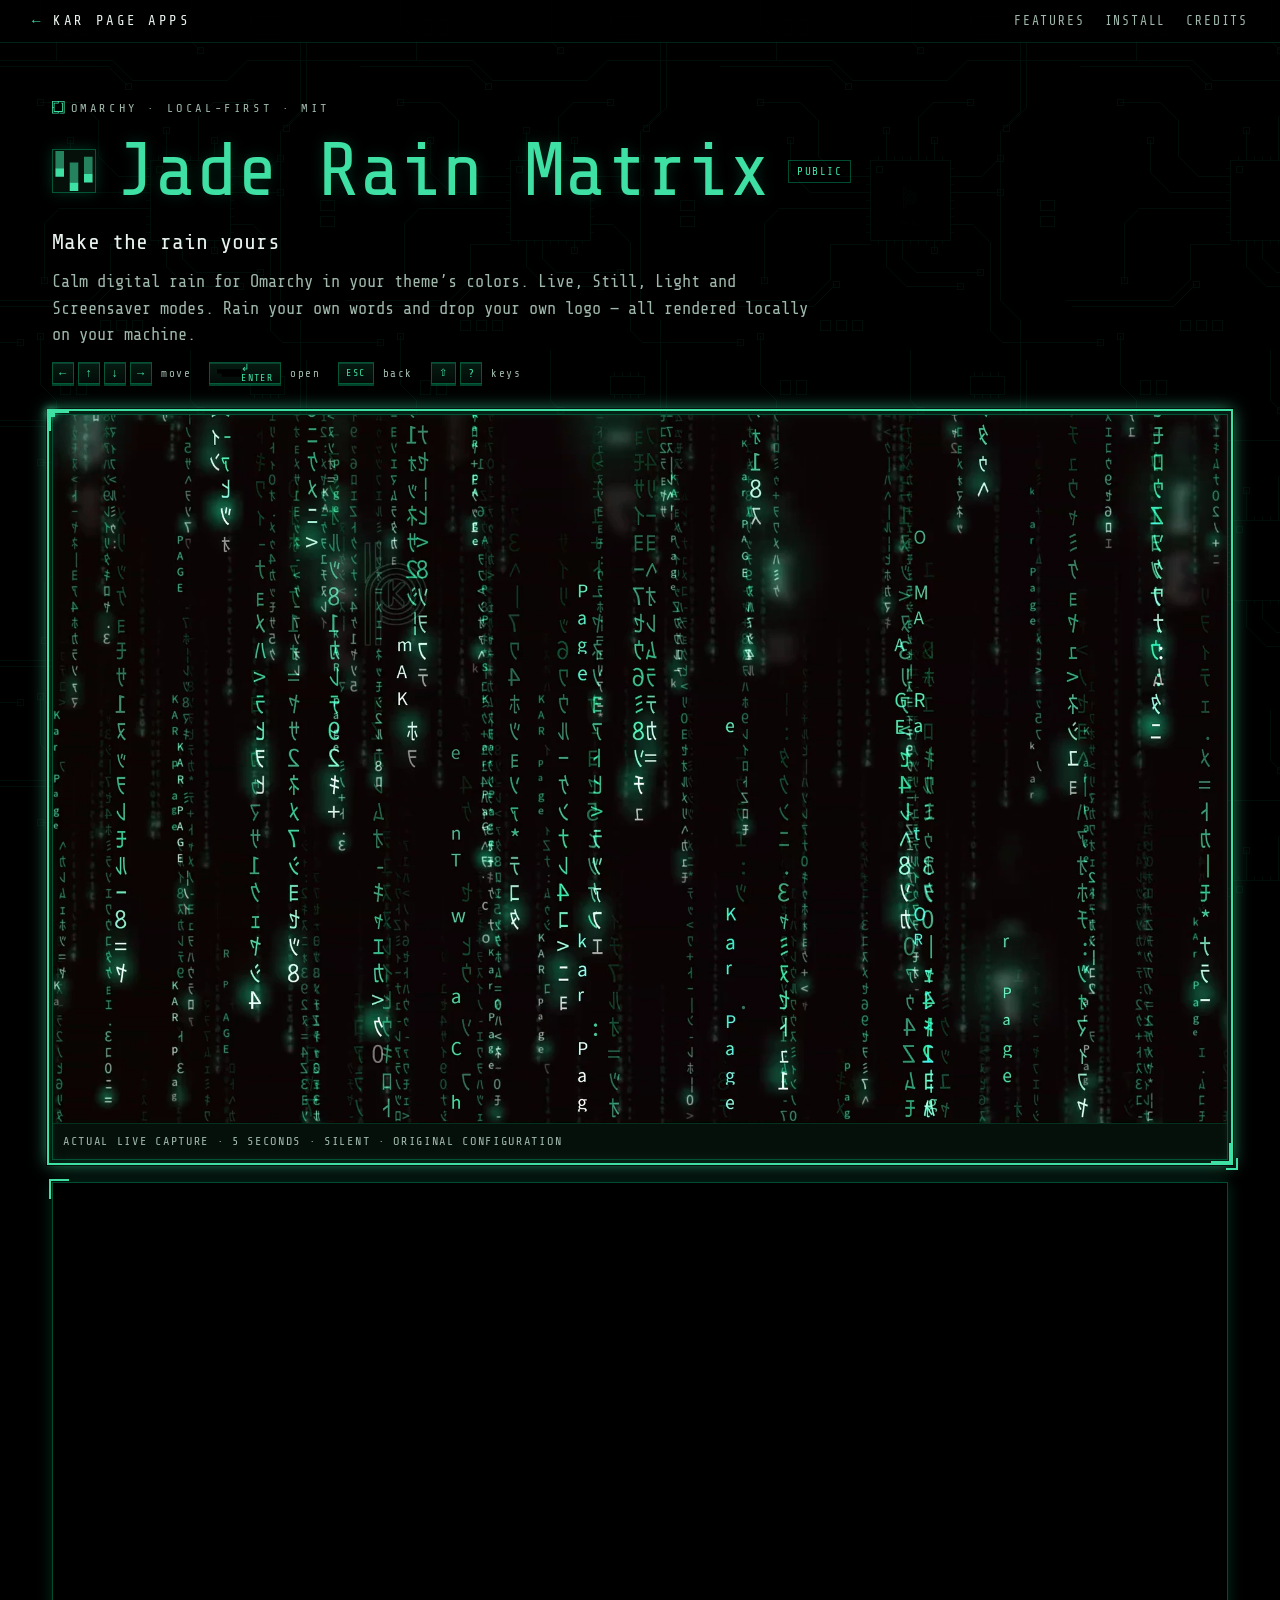
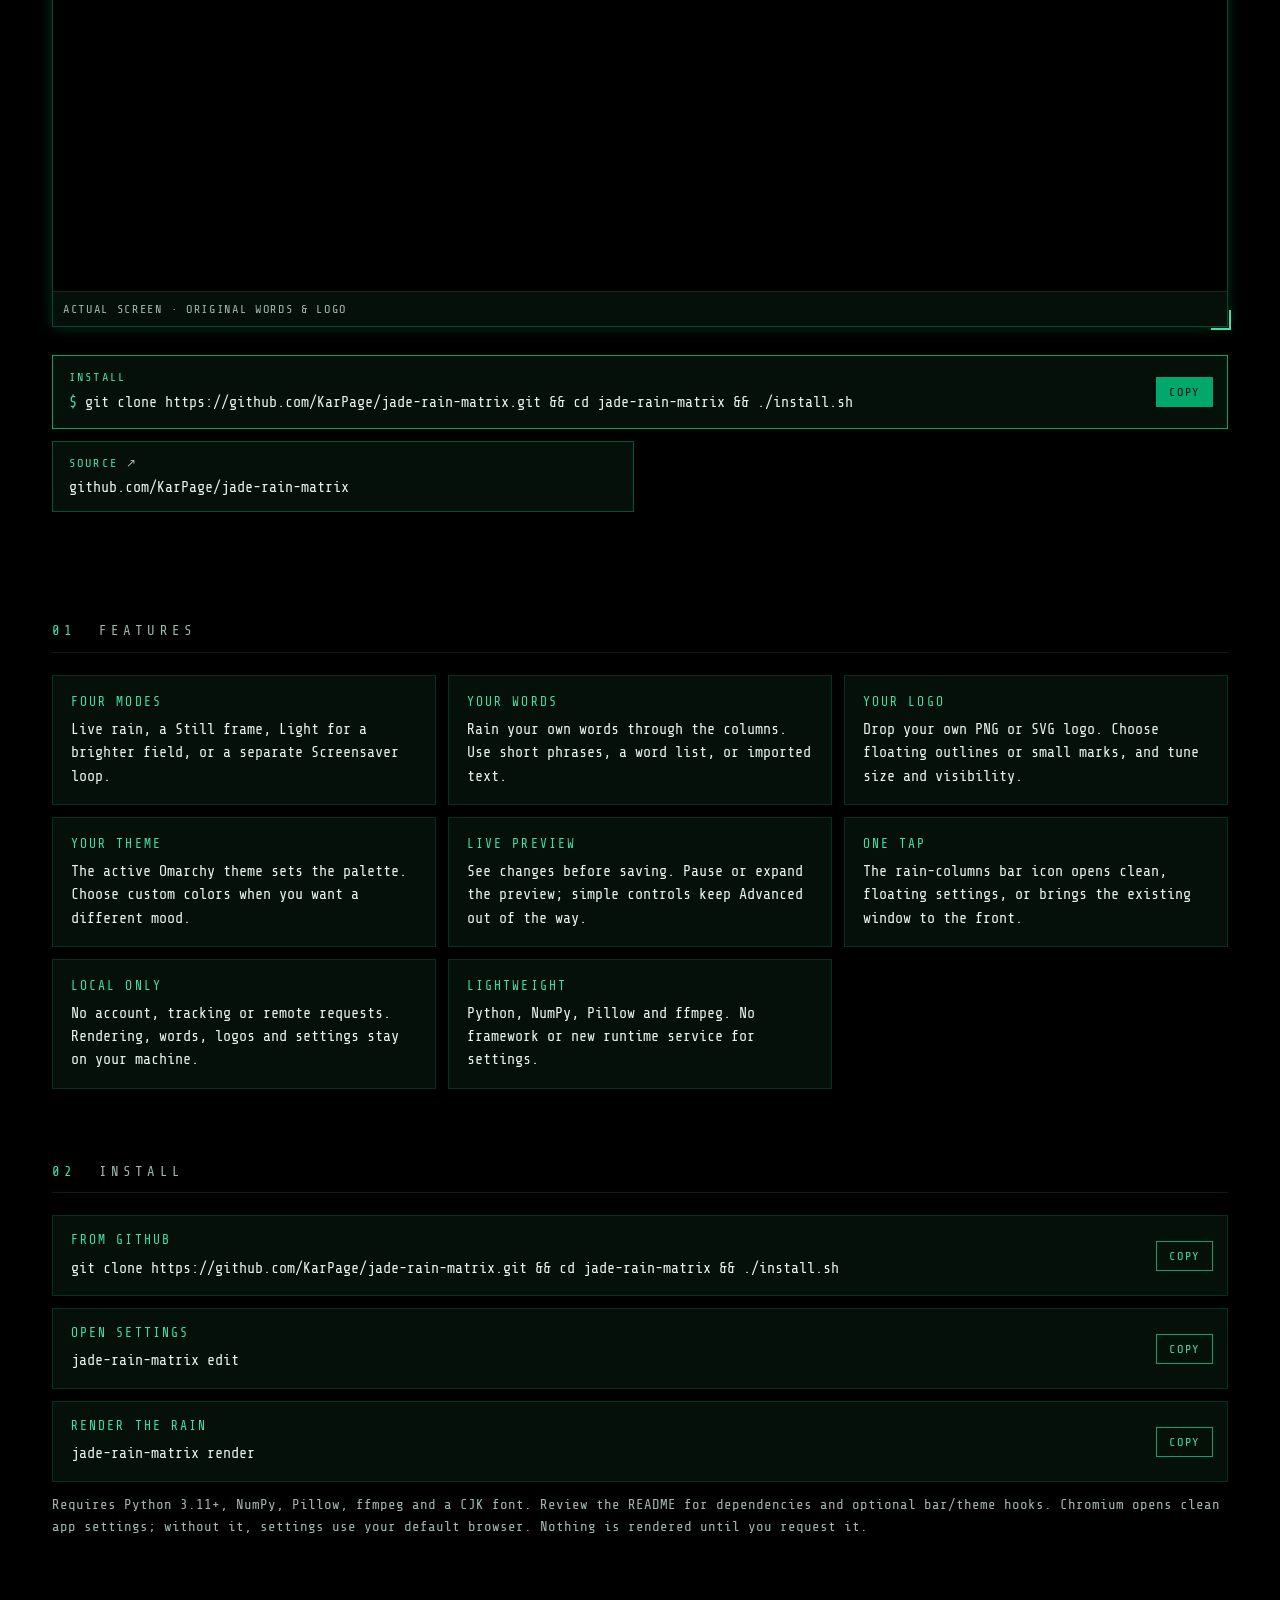
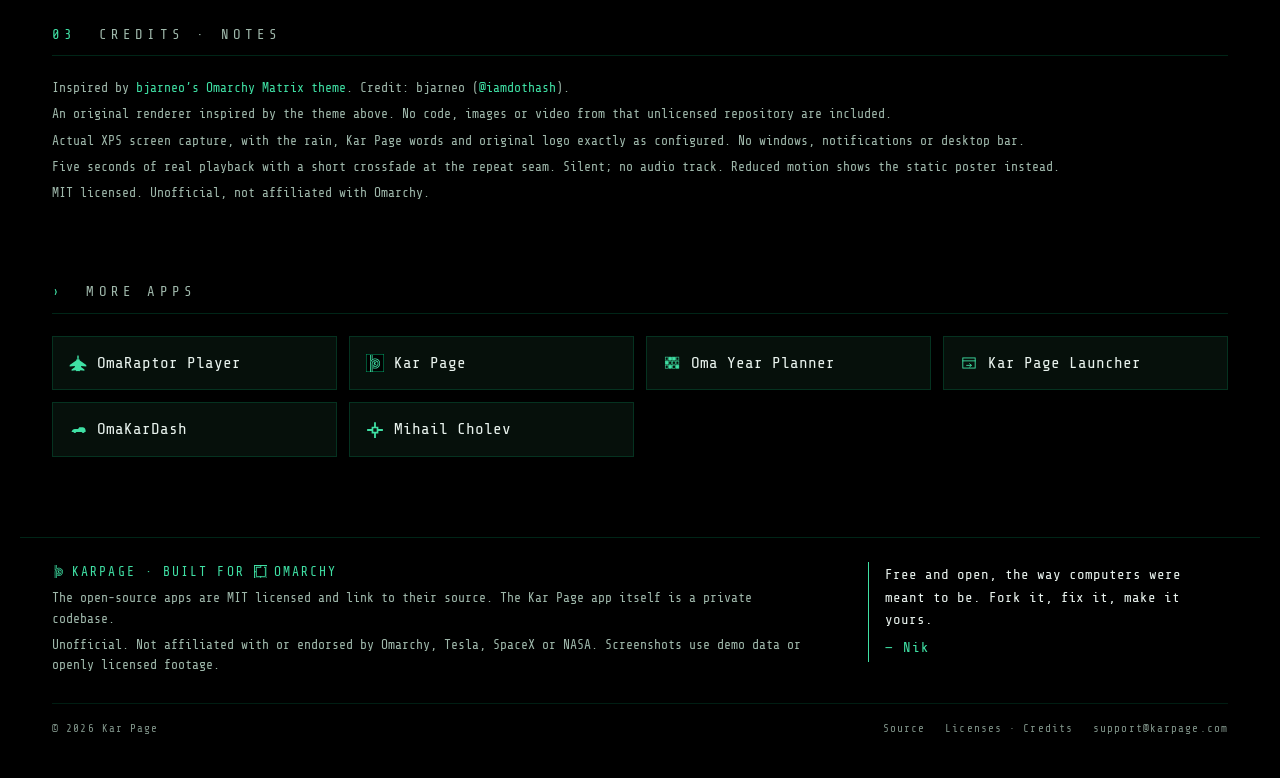
==== commit 7ea49efb: "Add the Mihail Cholev website to the apps board. List mcholev.com as a web app, labeled WEB · ASTRO " ====
--- a/site/jade-rain-matrix.html
+++ b/site/jade-rain-matrix.html
@@ -45,7 +45,7 @@
 <section id="features"><h2><span>01</span> FEATURES</h2><div class="grid"><div class="feat"><b>FOUR MODES</b><p>Live rain, a Still frame, Light for a brighter field, or a separate Screensaver loop.</p></div><div class="feat"><b>YOUR WORDS</b><p>Rain your own words through the columns. Use short phrases, a word list, or imported text.</p></div><div class="feat"><b>YOUR LOGO</b><p>Drop your own PNG or SVG logo. Choose floating outlines or small marks, and tune size and visibility.</p></div><div class="feat"><b>YOUR THEME</b><p>The active Omarchy theme sets the palette. Choose custom colors when you want a different mood.</p></div><div class="feat"><b>LIVE PREVIEW</b><p>See changes before saving. Pause or expand the preview; simple controls keep Advanced out of the way.</p></div><div class="feat"><b>ONE TAP</b><p>The rain-columns bar icon opens clean, floating settings, or brings the existing window to the front.</p></div><div class="feat"><b>LOCAL ONLY</b><p>No account, tracking or remote requests. Rendering, words, logos and settings stay on your machine.</p></div><div class="feat"><b>LIGHTWEIGHT</b><p>Python, NumPy, Pillow and ffmpeg. No framework or new runtime service for settings.</p></div></div></section>
 <section id="install"><h2><span>02</span> INSTALL</h2><div class="code"><b>FROM GITHUB</b><pre><code id="cmd-0">git clone https://github.com/KarPage/jade-rain-matrix.git &amp;&amp; cd jade-rain-matrix &amp;&amp; ./install.sh</code></pre><button class="copy" type="button" data-copy="cmd-0" aria-label="Copy: from github">COPY</button></div><div class="code"><b>OPEN SETTINGS</b><pre><code id="cmd-1">jade-rain-matrix edit</code></pre><button class="copy" type="button" data-copy="cmd-1" aria-label="Copy: open settings">COPY</button></div><div class="code"><b>RENDER THE RAIN</b><pre><code id="cmd-2">jade-rain-matrix render</code></pre><button class="copy" type="button" data-copy="cmd-2" aria-label="Copy: render the rain">COPY</button></div><p class="note">Requires Python 3.11+, NumPy, Pillow, ffmpeg and a CJK font. Review the README for dependencies and optional bar/theme hooks. Chromium opens clean app settings; without it, settings use your default browser. Nothing is rendered until you request it.</p></section>
 <section id="credits"><h2><span>03</span> CREDITS · NOTES</h2><div class="fine"><p>Inspired by <a href="https://github.com/bjarneo/omarchy-matrix-theme" rel="noopener">bjarneo’s Omarchy Matrix theme</a>. Credit: bjarneo (<a href="https://x.com/iamdothash" rel="noopener">@iamdothash</a>).</p><p>An original renderer inspired by the theme above. No code, images or video from that unlicensed repository are included.</p><p>Actual XPS screen capture, with the rain, Kar Page words and original logo exactly as configured. No windows, notifications or desktop bar.</p><p>Five seconds of real playback with a short crossfade at the repeat seam. Silent; no audio track. Reduced motion shows the static poster instead.</p><p>MIT licensed. Unofficial, not affiliated with Omarchy.</p></div></section>
-<section class="more"><h2><span>›</span> MORE APPS</h2><ul class="others"><li><a href="/omaraptor"><span class="mark" aria-hidden="true"><svg viewBox="0 0 32 32" fill="currentColor"><path fill-rule="evenodd" d="M16 1.25 17.3 4.6 17.9 8.4 19.3 11.6 30.75 19.6 30.75 22 21.3 21.4 21.9 23.6 27.4 27.6 27.4 29.9 20.4 28.9 18.6 30.75 16 30 13.4 30.75 11.6 28.9 4.6 29.9 4.6 27.6 10.1 23.6 10.7 21.4 1.25 22 1.25 19.6 12.7 11.6 14.1 8.4 14.7 4.6ZM16 5.4 16.75 8 16 11.2 15.25 8Z"/></svg></span><span>OmaRaptor Player</span></a></li><li><a href="/kar-page"><span class="mark kp" aria-hidden="true"><svg viewBox="0 0 2500 4172" fill="currentColor"><path fill-rule="evenodd" d="M1 4171C0 4170 0 2060 1 2036C9 1872 42 1727 107 1579C117 1556 144 1503 156 1481C235 1339 340 1215 466 1113C584 1017 719 944 864 897C956 867 1055 848 1154 840C1215 835 1289 835 1352 841C1601 861 1838 955 2034 1113C2136 1195 2228 1297 2299 1407C2347 1481 2387 1559 2418 1641C2459 1748 2486 1864 2495 1980C2499 2019 2499 2037 2499 2086C2499 2136 2499 2153 2495 2193C2468 2516 2317 2814 2071 3029C2031 3063 1989 3095 1942 3127C1707 3284 1427 3355 1144 3331C1006 3320 872 3286 745 3230L727 3222 L727 3107C727 3015 727 2993 728 2992C729 2992 737 2996 745 3001C765 3012 812 3035 832 3044C949 3094 1067 3122 1193 3129C1218 3130 1282 3130 1307 3129C1539 3116 1755 3029 1931 2878C2105 2728 2227 2522 2273 2298C2287 2228 2293 2174 2294 2101C2295 2029 2291 1980 2280 1915C2234 1631 2071 1379 1830 1217C1752 1165 1669 1125 1580 1095C1495 1067 1414 1051 1316 1044C1293 1042 1207 1042 1184 1044C1128 1048 1092 1053 1044 1063C910 1089 785 1141 671 1217C572 1283 483 1367 412 1463C329 1574 270 1699 237 1832C223 1888 214 1939 208 2006C207 2024 207 2090 206 3098L206 4172 L103 4172C47 4172 1 4172 1 4171ZM422 4171C422 4170 422 3691 422 3106C423 2113 423 2042 424 2024C427 1990 431 1963 436 1937C463 1785 532 1646 637 1530C661 1503 701 1466 731 1441C851 1345 994 1284 1146 1265C1185 1260 1196 1260 1250 1260C1304 1260 1315 1260 1354 1265C1483 1281 1607 1328 1714 1401C1832 1481 1927 1590 1991 1718C2095 1925 2106 2172 2021 2389C1990 2467 1949 2538 1896 2603C1853 2657 1802 2707 1746 2748C1583 2871 1378 2929 1174 2910C1015 2896 864 2836 740 2738L727 2728 L727 2578C727 2434 727 2429 729 2429C730 2429 732 2432 735 2436C757 2469 796 2514 827 2542C925 2632 1042 2687 1171 2703C1199 2707 1209 2708 1250 2708C1291 2708 1301 2707 1329 2703C1529 2678 1702 2558 1798 2380C1841 2302 1865 2217 1871 2125C1873 2103 1872 2048 1870 2027C1859 1921 1826 1829 1769 1742C1744 1706 1723 1680 1690 1647C1668 1625 1656 1614 1636 1598C1497 1488 1319 1443 1144 1473C952 1506 785 1629 696 1803C660 1873 640 1941 630 2026C629 2041 629 2104 628 3106L628 4172 L525 4172C444 4172 423 4172 422 4171ZM1333 2400L1130 2198 L1130 2300C1130 2356 1130 2409 1129 2419C1127 2447 1123 2465 1111 2488C1089 2532 1048 2565 998 2578C985 2582 970 2584 959 2584L950 2584 L950 2135L951 1686 L953 1674C965 1620 1000 1575 1047 1550C1059 1544 1075 1538 1087 1536C1095 1534 1126 1531 1129 1532C1130 1533 1130 1558 1130 1734L1130 1934 L1268 1793C1366 1693 1408 1650 1414 1645C1420 1640 1428 1636 1438 1631C1456 1622 1466 1618 1483 1614C1494 1612 1496 1612 1516 1612C1535 1612 1540 1612 1548 1614C1576 1620 1601 1631 1630 1651C1644 1660 1646 1663 1645 1664C1645 1666 1294 2026 1269 2051L1254 2067 L1401 2215C1482 2296 1550 2365 1553 2367C1563 2380 1574 2399 1580 2416C1594 2455 1593 2501 1579 2539C1573 2557 1561 2578 1550 2591C1547 2595 1537 2603 1536 2603C1536 2603 1444 2512 1333 2400ZM0 1621C0 1620 0 1255 0 810L0 0 L103 0L206 0 L206 632L206 1262 L196 1276C122 1371 59 1481 13 1598C4 1620 2 1624 0 1621ZM422 1042C422 1041 422 806 422 520L422 0 L525 0L628 0 L628 456L628 911 L610 921C555 951 500 986 447 1026C435 1035 425 1043 424 1043C423 1043 423 1042 422 1042Z"/></svg></span><span>Kar Page</span></a></li><li><a href="/oma-year"><span class="mark" aria-hidden="true"><svg viewBox="0 0 32 32" fill="none" stroke="currentColor" stroke-width="1"><rect x="4.0" y="5.5" width="5" height="5.4"/><rect x="10.4" y="5.5" width="5" height="5.4" fill="currentColor"/><rect x="16.8" y="5.5" width="5" height="5.4" fill="currentColor"/><rect x="23.2" y="5.5" width="5" height="5.4"/><rect x="4.0" y="12.7" width="5" height="5.4" fill="currentColor"/><rect x="10.4" y="12.7" width="5" height="5.4"/><rect x="16.8" y="12.7" width="5" height="5.4"/><rect x="23.2" y="12.7" width="5" height="5.4"/><rect x="4.0" y="19.9" width="5" height="5.4"/><rect x="10.4" y="19.9" width="5" height="5.4" fill="currentColor"/><rect x="16.8" y="19.9" width="5" height="5.4"/><rect x="23.2" y="19.9" width="5" height="5.4" fill="currentColor"/></svg></span><span>Oma Year Planner</span></a></li><li><a href="/launcher"><span class="mark" aria-hidden="true"><svg viewBox="0 0 32 32" fill="none" stroke="currentColor" stroke-width="1.6" stroke-linecap="square"><rect x="5" y="7" width="22" height="18"/><path d="M5 12.2h22M12 20.2h8M17.2 17.4 20.2 20.2 17.2 23"/></svg></span><span>Kar Page Launcher</span></a></li><li><a href="/omakardash"><span class="mark" aria-hidden="true"><svg viewBox="0 0 32 32" fill="currentColor"><path d="M4.5 19.5c1-3.6 3-5.4 6-5.4h5.6l2.2-3.2h6.4c2 0 3.4 1.3 4 3l.8 2.4v3.2h-1.7a2.7 2.7 0 0 1-5.2 0h-9.6a2.7 2.7 0 0 1-5.2 0H4.5v-2.8z"/></svg></span><span>OmaKarDash</span></a></li></ul></section>
+<section class="more"><h2><span>›</span> MORE APPS</h2><ul class="others"><li><a href="/omaraptor"><span class="mark" aria-hidden="true"><svg viewBox="0 0 32 32" fill="currentColor"><path fill-rule="evenodd" d="M16 1.25 17.3 4.6 17.9 8.4 19.3 11.6 30.75 19.6 30.75 22 21.3 21.4 21.9 23.6 27.4 27.6 27.4 29.9 20.4 28.9 18.6 30.75 16 30 13.4 30.75 11.6 28.9 4.6 29.9 4.6 27.6 10.1 23.6 10.7 21.4 1.25 22 1.25 19.6 12.7 11.6 14.1 8.4 14.7 4.6ZM16 5.4 16.75 8 16 11.2 15.25 8Z"/></svg></span><span>OmaRaptor Player</span></a></li><li><a href="/kar-page"><span class="mark kp" aria-hidden="true"><svg viewBox="0 0 2500 4172" fill="currentColor"><path fill-rule="evenodd" d="M1 4171C0 4170 0 2060 1 2036C9 1872 42 1727 107 1579C117 1556 144 1503 156 1481C235 1339 340 1215 466 1113C584 1017 719 944 864 897C956 867 1055 848 1154 840C1215 835 1289 835 1352 841C1601 861 1838 955 2034 1113C2136 1195 2228 1297 2299 1407C2347 1481 2387 1559 2418 1641C2459 1748 2486 1864 2495 1980C2499 2019 2499 2037 2499 2086C2499 2136 2499 2153 2495 2193C2468 2516 2317 2814 2071 3029C2031 3063 1989 3095 1942 3127C1707 3284 1427 3355 1144 3331C1006 3320 872 3286 745 3230L727 3222 L727 3107C727 3015 727 2993 728 2992C729 2992 737 2996 745 3001C765 3012 812 3035 832 3044C949 3094 1067 3122 1193 3129C1218 3130 1282 3130 1307 3129C1539 3116 1755 3029 1931 2878C2105 2728 2227 2522 2273 2298C2287 2228 2293 2174 2294 2101C2295 2029 2291 1980 2280 1915C2234 1631 2071 1379 1830 1217C1752 1165 1669 1125 1580 1095C1495 1067 1414 1051 1316 1044C1293 1042 1207 1042 1184 1044C1128 1048 1092 1053 1044 1063C910 1089 785 1141 671 1217C572 1283 483 1367 412 1463C329 1574 270 1699 237 1832C223 1888 214 1939 208 2006C207 2024 207 2090 206 3098L206 4172 L103 4172C47 4172 1 4172 1 4171ZM422 4171C422 4170 422 3691 422 3106C423 2113 423 2042 424 2024C427 1990 431 1963 436 1937C463 1785 532 1646 637 1530C661 1503 701 1466 731 1441C851 1345 994 1284 1146 1265C1185 1260 1196 1260 1250 1260C1304 1260 1315 1260 1354 1265C1483 1281 1607 1328 1714 1401C1832 1481 1927 1590 1991 1718C2095 1925 2106 2172 2021 2389C1990 2467 1949 2538 1896 2603C1853 2657 1802 2707 1746 2748C1583 2871 1378 2929 1174 2910C1015 2896 864 2836 740 2738L727 2728 L727 2578C727 2434 727 2429 729 2429C730 2429 732 2432 735 2436C757 2469 796 2514 827 2542C925 2632 1042 2687 1171 2703C1199 2707 1209 2708 1250 2708C1291 2708 1301 2707 1329 2703C1529 2678 1702 2558 1798 2380C1841 2302 1865 2217 1871 2125C1873 2103 1872 2048 1870 2027C1859 1921 1826 1829 1769 1742C1744 1706 1723 1680 1690 1647C1668 1625 1656 1614 1636 1598C1497 1488 1319 1443 1144 1473C952 1506 785 1629 696 1803C660 1873 640 1941 630 2026C629 2041 629 2104 628 3106L628 4172 L525 4172C444 4172 423 4172 422 4171ZM1333 2400L1130 2198 L1130 2300C1130 2356 1130 2409 1129 2419C1127 2447 1123 2465 1111 2488C1089 2532 1048 2565 998 2578C985 2582 970 2584 959 2584L950 2584 L950 2135L951 1686 L953 1674C965 1620 1000 1575 1047 1550C1059 1544 1075 1538 1087 1536C1095 1534 1126 1531 1129 1532C1130 1533 1130 1558 1130 1734L1130 1934 L1268 1793C1366 1693 1408 1650 1414 1645C1420 1640 1428 1636 1438 1631C1456 1622 1466 1618 1483 1614C1494 1612 1496 1612 1516 1612C1535 1612 1540 1612 1548 1614C1576 1620 1601 1631 1630 1651C1644 1660 1646 1663 1645 1664C1645 1666 1294 2026 1269 2051L1254 2067 L1401 2215C1482 2296 1550 2365 1553 2367C1563 2380 1574 2399 1580 2416C1594 2455 1593 2501 1579 2539C1573 2557 1561 2578 1550 2591C1547 2595 1537 2603 1536 2603C1536 2603 1444 2512 1333 2400ZM0 1621C0 1620 0 1255 0 810L0 0 L103 0L206 0 L206 632L206 1262 L196 1276C122 1371 59 1481 13 1598C4 1620 2 1624 0 1621ZM422 1042C422 1041 422 806 422 520L422 0 L525 0L628 0 L628 456L628 911 L610 921C555 951 500 986 447 1026C435 1035 425 1043 424 1043C423 1043 423 1042 422 1042Z"/></svg></span><span>Kar Page</span></a></li><li><a href="/oma-year"><span class="mark" aria-hidden="true"><svg viewBox="0 0 32 32" fill="none" stroke="currentColor" stroke-width="1"><rect x="4.0" y="5.5" width="5" height="5.4"/><rect x="10.4" y="5.5" width="5" height="5.4" fill="currentColor"/><rect x="16.8" y="5.5" width="5" height="5.4" fill="currentColor"/><rect x="23.2" y="5.5" width="5" height="5.4"/><rect x="4.0" y="12.7" width="5" height="5.4" fill="currentColor"/><rect x="10.4" y="12.7" width="5" height="5.4"/><rect x="16.8" y="12.7" width="5" height="5.4"/><rect x="23.2" y="12.7" width="5" height="5.4"/><rect x="4.0" y="19.9" width="5" height="5.4"/><rect x="10.4" y="19.9" width="5" height="5.4" fill="currentColor"/><rect x="16.8" y="19.9" width="5" height="5.4"/><rect x="23.2" y="19.9" width="5" height="5.4" fill="currentColor"/></svg></span><span>Oma Year Planner</span></a></li><li><a href="/launcher"><span class="mark" aria-hidden="true"><svg viewBox="0 0 32 32" fill="none" stroke="currentColor" stroke-width="1.6" stroke-linecap="square"><rect x="5" y="7" width="22" height="18"/><path d="M5 12.2h22M12 20.2h8M17.2 17.4 20.2 20.2 17.2 23"/></svg></span><span>Kar Page Launcher</span></a></li><li><a href="/omakardash"><span class="mark" aria-hidden="true"><svg viewBox="0 0 32 32" fill="currentColor"><path d="M4.5 19.5c1-3.6 3-5.4 6-5.4h5.6l2.2-3.2h6.4c2 0 3.4 1.3 4 3l.8 2.4v3.2h-1.7a2.7 2.7 0 0 1-5.2 0h-9.6a2.7 2.7 0 0 1-5.2 0H4.5v-2.8z"/></svg></span><span>OmaKarDash</span></a></li><li><a href="/mcholev"><span class="mark" aria-hidden="true"><svg viewBox="0 0 32 32" fill="currentColor"><path fill-rule="evenodd" d="M14.4 2h3.2V10h-3.2zM14.4 22h3.2V30h-3.2zM2 14.4H10v3.2H2zM22 14.4h8v3.2h-8zM10 10h12v12H10zm3 3h6v6h-6z"/></svg></span><span>Mihail Cholev</span></a></li></ul></section>
 </main>
 <footer class="foot">
 <div class="foot-top">
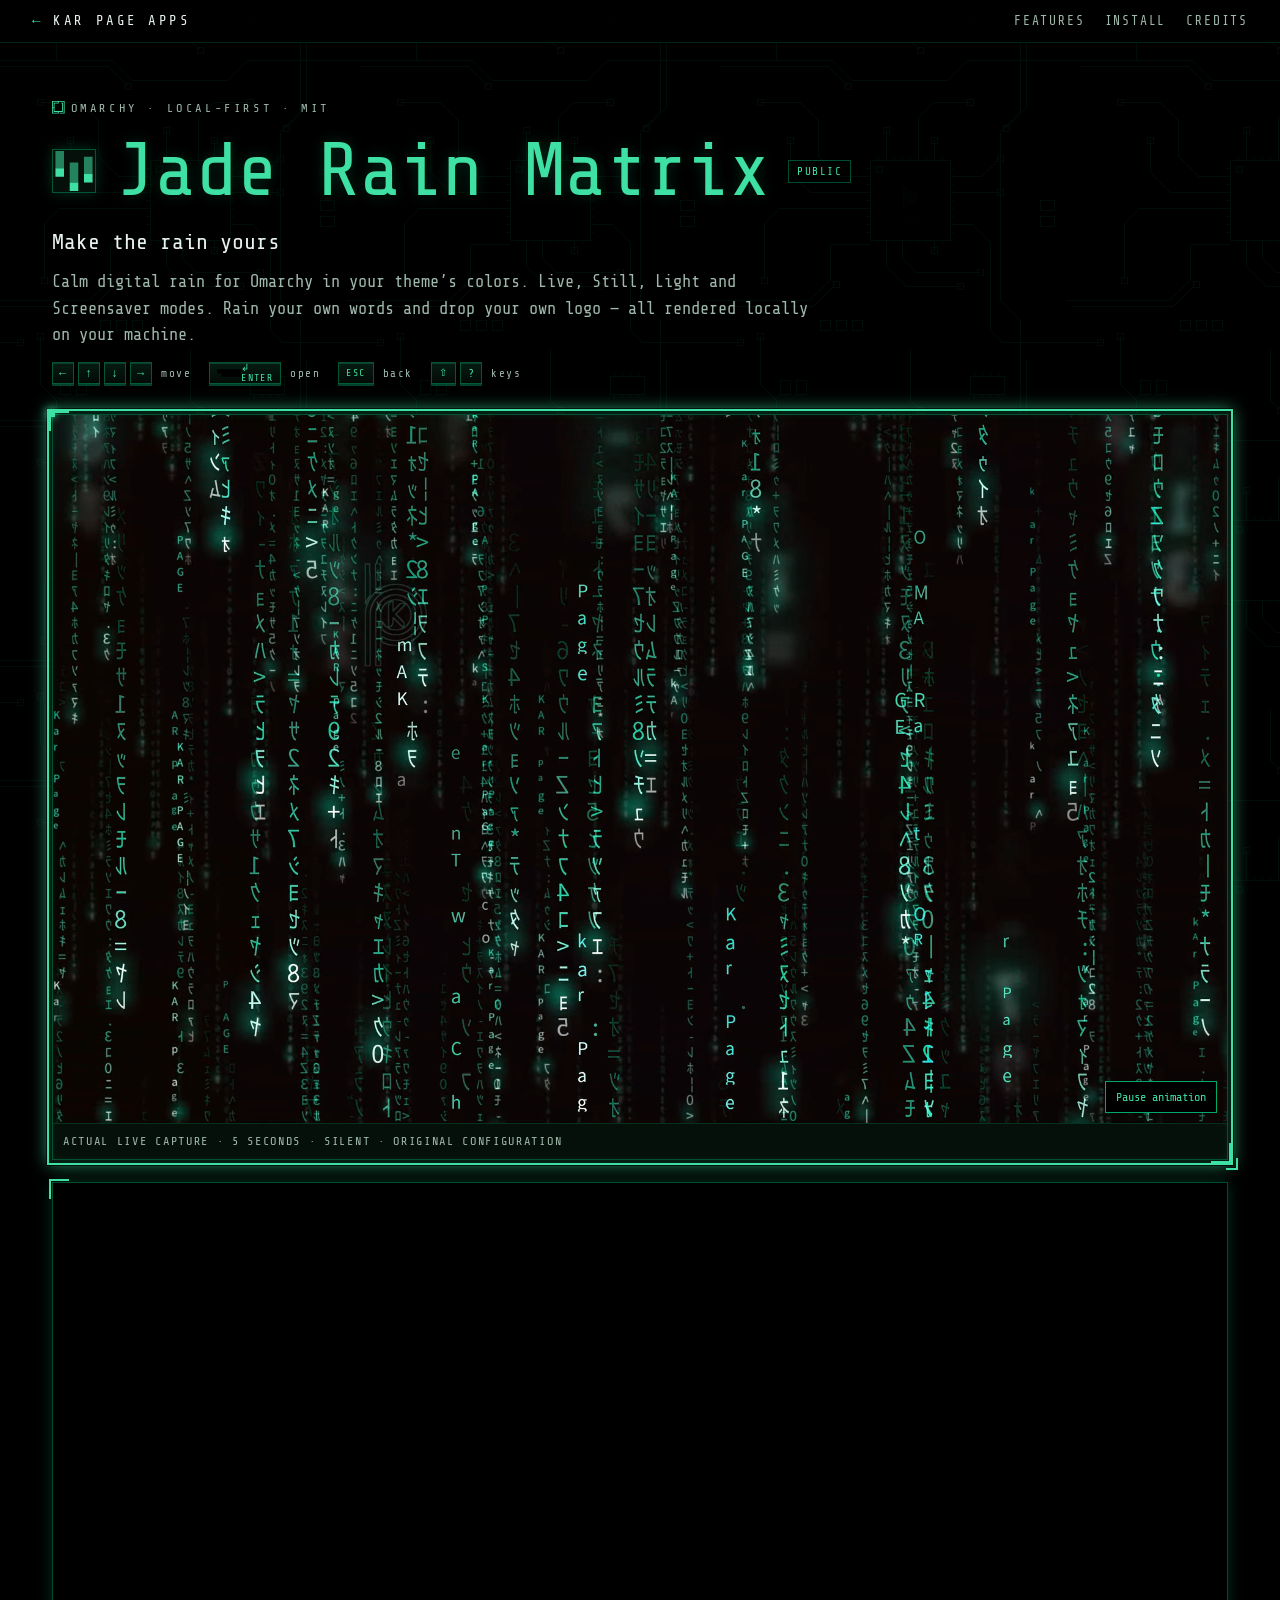
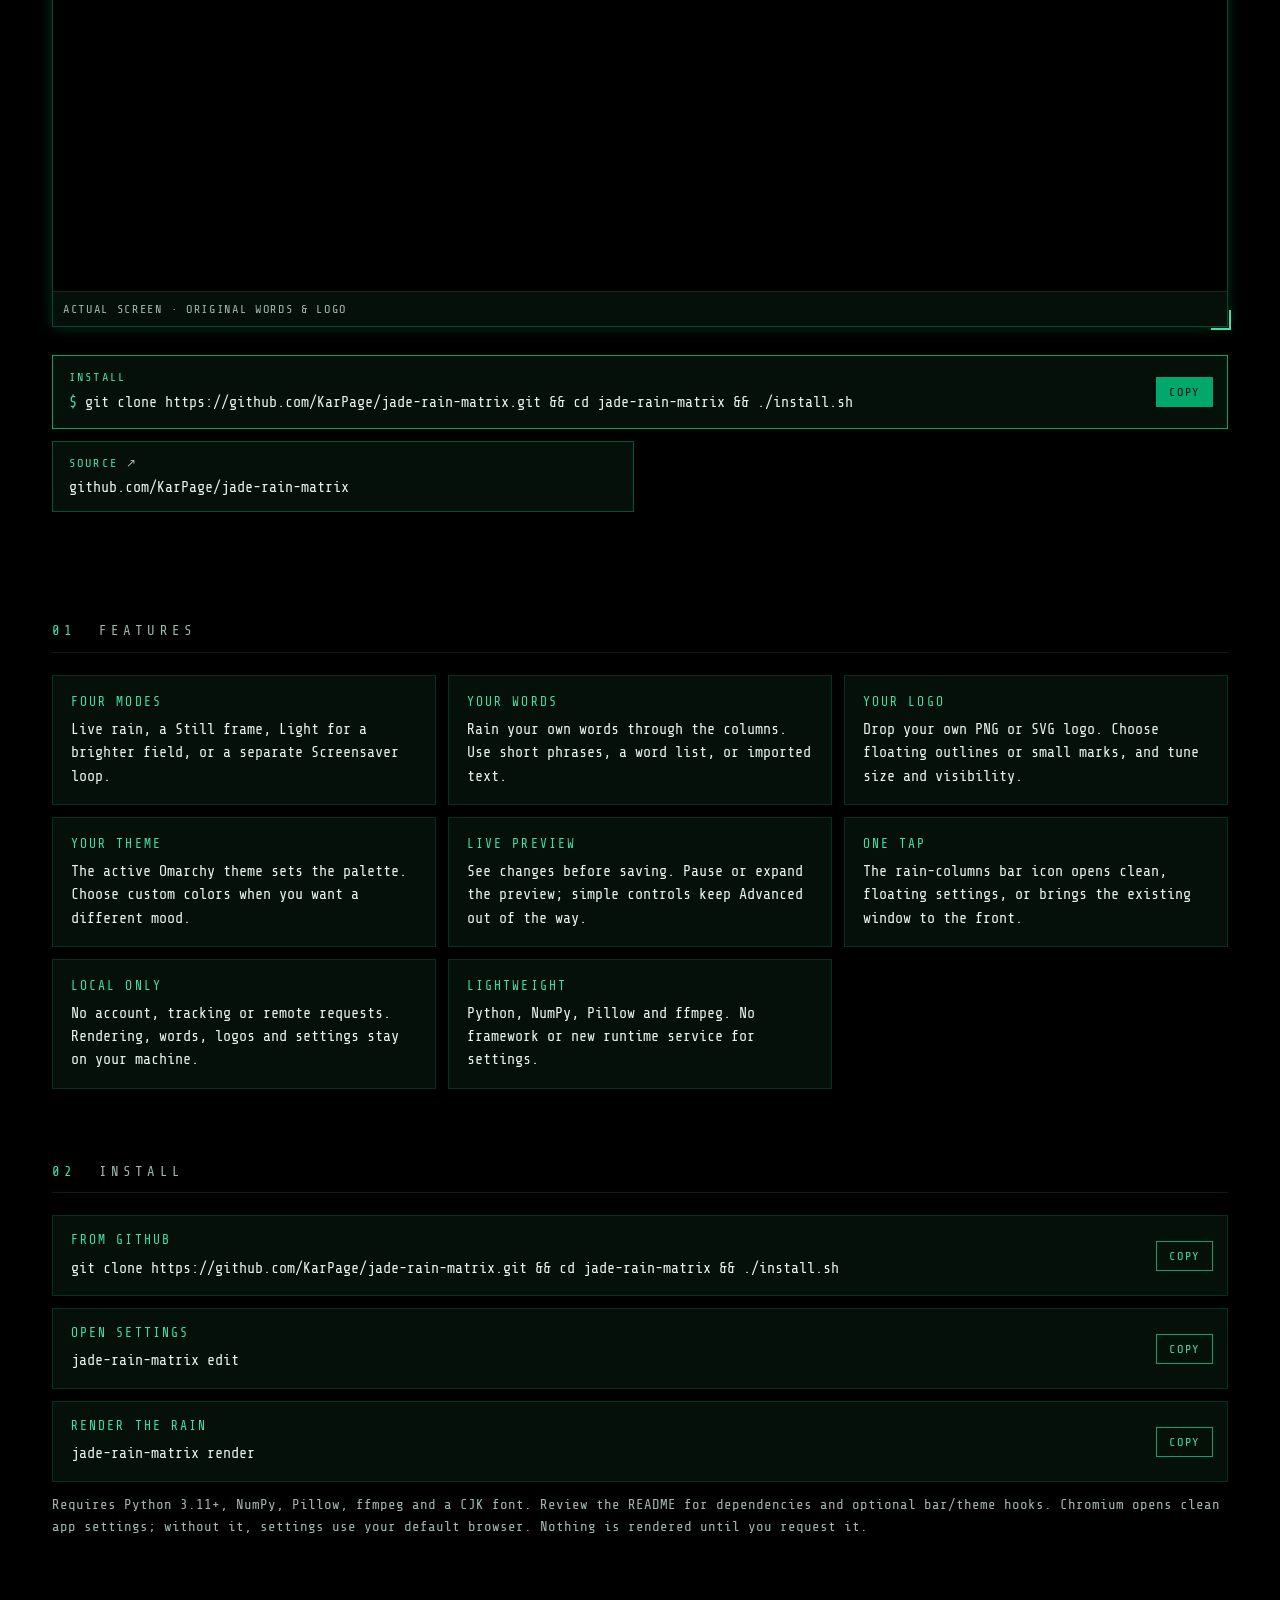
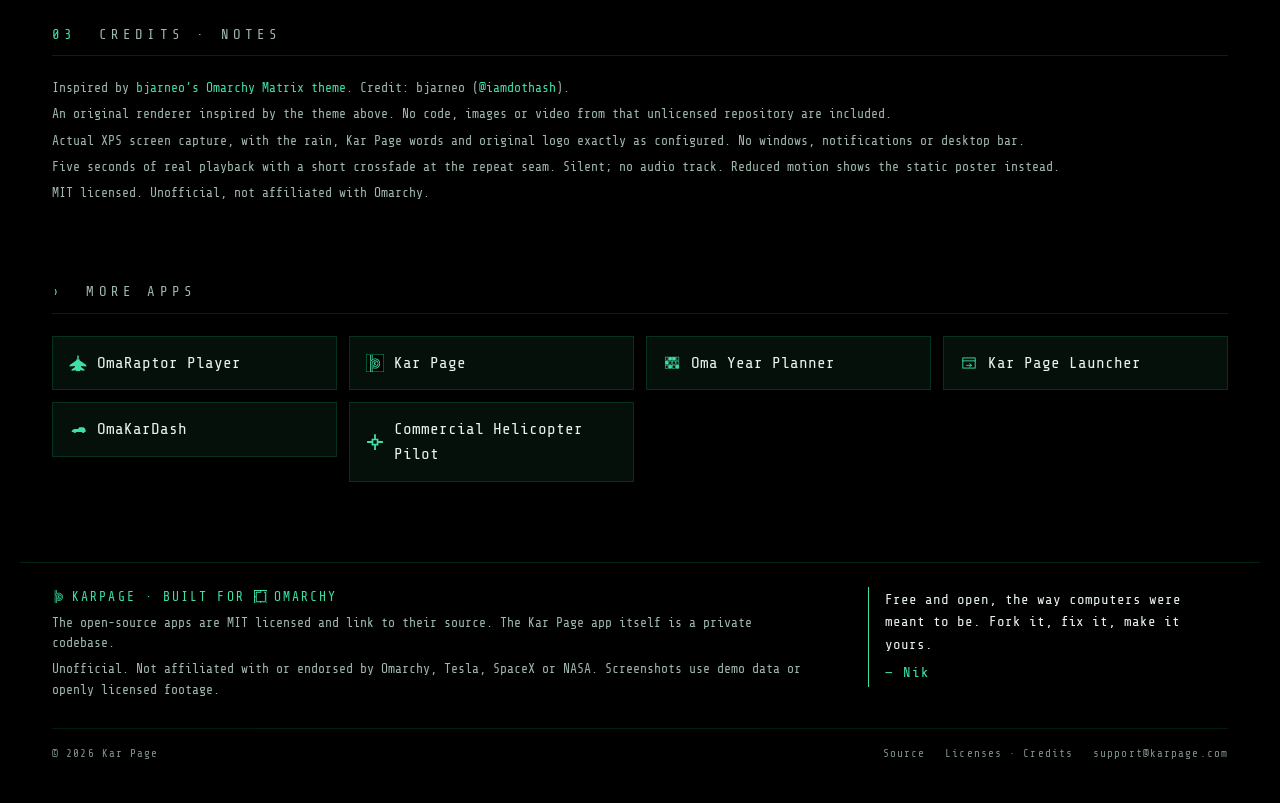
==== commit 56db957c: "Retitle the pilot listing and show its cover. The card and listing page are titled Commercial Helico" ====
--- a/site/jade-rain-matrix.html
+++ b/site/jade-rain-matrix.html
@@ -45,7 +45,7 @@
 <section id="features"><h2><span>01</span> FEATURES</h2><div class="grid"><div class="feat"><b>FOUR MODES</b><p>Live rain, a Still frame, Light for a brighter field, or a separate Screensaver loop.</p></div><div class="feat"><b>YOUR WORDS</b><p>Rain your own words through the columns. Use short phrases, a word list, or imported text.</p></div><div class="feat"><b>YOUR LOGO</b><p>Drop your own PNG or SVG logo. Choose floating outlines or small marks, and tune size and visibility.</p></div><div class="feat"><b>YOUR THEME</b><p>The active Omarchy theme sets the palette. Choose custom colors when you want a different mood.</p></div><div class="feat"><b>LIVE PREVIEW</b><p>See changes before saving. Pause or expand the preview; simple controls keep Advanced out of the way.</p></div><div class="feat"><b>ONE TAP</b><p>The rain-columns bar icon opens clean, floating settings, or brings the existing window to the front.</p></div><div class="feat"><b>LOCAL ONLY</b><p>No account, tracking or remote requests. Rendering, words, logos and settings stay on your machine.</p></div><div class="feat"><b>LIGHTWEIGHT</b><p>Python, NumPy, Pillow and ffmpeg. No framework or new runtime service for settings.</p></div></div></section>
 <section id="install"><h2><span>02</span> INSTALL</h2><div class="code"><b>FROM GITHUB</b><pre><code id="cmd-0">git clone https://github.com/KarPage/jade-rain-matrix.git &amp;&amp; cd jade-rain-matrix &amp;&amp; ./install.sh</code></pre><button class="copy" type="button" data-copy="cmd-0" aria-label="Copy: from github">COPY</button></div><div class="code"><b>OPEN SETTINGS</b><pre><code id="cmd-1">jade-rain-matrix edit</code></pre><button class="copy" type="button" data-copy="cmd-1" aria-label="Copy: open settings">COPY</button></div><div class="code"><b>RENDER THE RAIN</b><pre><code id="cmd-2">jade-rain-matrix render</code></pre><button class="copy" type="button" data-copy="cmd-2" aria-label="Copy: render the rain">COPY</button></div><p class="note">Requires Python 3.11+, NumPy, Pillow, ffmpeg and a CJK font. Review the README for dependencies and optional bar/theme hooks. Chromium opens clean app settings; without it, settings use your default browser. Nothing is rendered until you request it.</p></section>
 <section id="credits"><h2><span>03</span> CREDITS · NOTES</h2><div class="fine"><p>Inspired by <a href="https://github.com/bjarneo/omarchy-matrix-theme" rel="noopener">bjarneo’s Omarchy Matrix theme</a>. Credit: bjarneo (<a href="https://x.com/iamdothash" rel="noopener">@iamdothash</a>).</p><p>An original renderer inspired by the theme above. No code, images or video from that unlicensed repository are included.</p><p>Actual XPS screen capture, with the rain, Kar Page words and original logo exactly as configured. No windows, notifications or desktop bar.</p><p>Five seconds of real playback with a short crossfade at the repeat seam. Silent; no audio track. Reduced motion shows the static poster instead.</p><p>MIT licensed. Unofficial, not affiliated with Omarchy.</p></div></section>
-<section class="more"><h2><span>›</span> MORE APPS</h2><ul class="others"><li><a href="/omaraptor"><span class="mark" aria-hidden="true"><svg viewBox="0 0 32 32" fill="currentColor"><path fill-rule="evenodd" d="M16 1.25 17.3 4.6 17.9 8.4 19.3 11.6 30.75 19.6 30.75 22 21.3 21.4 21.9 23.6 27.4 27.6 27.4 29.9 20.4 28.9 18.6 30.75 16 30 13.4 30.75 11.6 28.9 4.6 29.9 4.6 27.6 10.1 23.6 10.7 21.4 1.25 22 1.25 19.6 12.7 11.6 14.1 8.4 14.7 4.6ZM16 5.4 16.75 8 16 11.2 15.25 8Z"/></svg></span><span>OmaRaptor Player</span></a></li><li><a href="/kar-page"><span class="mark kp" aria-hidden="true"><svg viewBox="0 0 2500 4172" fill="currentColor"><path fill-rule="evenodd" d="M1 4171C0 4170 0 2060 1 2036C9 1872 42 1727 107 1579C117 1556 144 1503 156 1481C235 1339 340 1215 466 1113C584 1017 719 944 864 897C956 867 1055 848 1154 840C1215 835 1289 835 1352 841C1601 861 1838 955 2034 1113C2136 1195 2228 1297 2299 1407C2347 1481 2387 1559 2418 1641C2459 1748 2486 1864 2495 1980C2499 2019 2499 2037 2499 2086C2499 2136 2499 2153 2495 2193C2468 2516 2317 2814 2071 3029C2031 3063 1989 3095 1942 3127C1707 3284 1427 3355 1144 3331C1006 3320 872 3286 745 3230L727 3222 L727 3107C727 3015 727 2993 728 2992C729 2992 737 2996 745 3001C765 3012 812 3035 832 3044C949 3094 1067 3122 1193 3129C1218 3130 1282 3130 1307 3129C1539 3116 1755 3029 1931 2878C2105 2728 2227 2522 2273 2298C2287 2228 2293 2174 2294 2101C2295 2029 2291 1980 2280 1915C2234 1631 2071 1379 1830 1217C1752 1165 1669 1125 1580 1095C1495 1067 1414 1051 1316 1044C1293 1042 1207 1042 1184 1044C1128 1048 1092 1053 1044 1063C910 1089 785 1141 671 1217C572 1283 483 1367 412 1463C329 1574 270 1699 237 1832C223 1888 214 1939 208 2006C207 2024 207 2090 206 3098L206 4172 L103 4172C47 4172 1 4172 1 4171ZM422 4171C422 4170 422 3691 422 3106C423 2113 423 2042 424 2024C427 1990 431 1963 436 1937C463 1785 532 1646 637 1530C661 1503 701 1466 731 1441C851 1345 994 1284 1146 1265C1185 1260 1196 1260 1250 1260C1304 1260 1315 1260 1354 1265C1483 1281 1607 1328 1714 1401C1832 1481 1927 1590 1991 1718C2095 1925 2106 2172 2021 2389C1990 2467 1949 2538 1896 2603C1853 2657 1802 2707 1746 2748C1583 2871 1378 2929 1174 2910C1015 2896 864 2836 740 2738L727 2728 L727 2578C727 2434 727 2429 729 2429C730 2429 732 2432 735 2436C757 2469 796 2514 827 2542C925 2632 1042 2687 1171 2703C1199 2707 1209 2708 1250 2708C1291 2708 1301 2707 1329 2703C1529 2678 1702 2558 1798 2380C1841 2302 1865 2217 1871 2125C1873 2103 1872 2048 1870 2027C1859 1921 1826 1829 1769 1742C1744 1706 1723 1680 1690 1647C1668 1625 1656 1614 1636 1598C1497 1488 1319 1443 1144 1473C952 1506 785 1629 696 1803C660 1873 640 1941 630 2026C629 2041 629 2104 628 3106L628 4172 L525 4172C444 4172 423 4172 422 4171ZM1333 2400L1130 2198 L1130 2300C1130 2356 1130 2409 1129 2419C1127 2447 1123 2465 1111 2488C1089 2532 1048 2565 998 2578C985 2582 970 2584 959 2584L950 2584 L950 2135L951 1686 L953 1674C965 1620 1000 1575 1047 1550C1059 1544 1075 1538 1087 1536C1095 1534 1126 1531 1129 1532C1130 1533 1130 1558 1130 1734L1130 1934 L1268 1793C1366 1693 1408 1650 1414 1645C1420 1640 1428 1636 1438 1631C1456 1622 1466 1618 1483 1614C1494 1612 1496 1612 1516 1612C1535 1612 1540 1612 1548 1614C1576 1620 1601 1631 1630 1651C1644 1660 1646 1663 1645 1664C1645 1666 1294 2026 1269 2051L1254 2067 L1401 2215C1482 2296 1550 2365 1553 2367C1563 2380 1574 2399 1580 2416C1594 2455 1593 2501 1579 2539C1573 2557 1561 2578 1550 2591C1547 2595 1537 2603 1536 2603C1536 2603 1444 2512 1333 2400ZM0 1621C0 1620 0 1255 0 810L0 0 L103 0L206 0 L206 632L206 1262 L196 1276C122 1371 59 1481 13 1598C4 1620 2 1624 0 1621ZM422 1042C422 1041 422 806 422 520L422 0 L525 0L628 0 L628 456L628 911 L610 921C555 951 500 986 447 1026C435 1035 425 1043 424 1043C423 1043 423 1042 422 1042Z"/></svg></span><span>Kar Page</span></a></li><li><a href="/oma-year"><span class="mark" aria-hidden="true"><svg viewBox="0 0 32 32" fill="none" stroke="currentColor" stroke-width="1"><rect x="4.0" y="5.5" width="5" height="5.4"/><rect x="10.4" y="5.5" width="5" height="5.4" fill="currentColor"/><rect x="16.8" y="5.5" width="5" height="5.4" fill="currentColor"/><rect x="23.2" y="5.5" width="5" height="5.4"/><rect x="4.0" y="12.7" width="5" height="5.4" fill="currentColor"/><rect x="10.4" y="12.7" width="5" height="5.4"/><rect x="16.8" y="12.7" width="5" height="5.4"/><rect x="23.2" y="12.7" width="5" height="5.4"/><rect x="4.0" y="19.9" width="5" height="5.4"/><rect x="10.4" y="19.9" width="5" height="5.4" fill="currentColor"/><rect x="16.8" y="19.9" width="5" height="5.4"/><rect x="23.2" y="19.9" width="5" height="5.4" fill="currentColor"/></svg></span><span>Oma Year Planner</span></a></li><li><a href="/launcher"><span class="mark" aria-hidden="true"><svg viewBox="0 0 32 32" fill="none" stroke="currentColor" stroke-width="1.6" stroke-linecap="square"><rect x="5" y="7" width="22" height="18"/><path d="M5 12.2h22M12 20.2h8M17.2 17.4 20.2 20.2 17.2 23"/></svg></span><span>Kar Page Launcher</span></a></li><li><a href="/omakardash"><span class="mark" aria-hidden="true"><svg viewBox="0 0 32 32" fill="currentColor"><path d="M4.5 19.5c1-3.6 3-5.4 6-5.4h5.6l2.2-3.2h6.4c2 0 3.4 1.3 4 3l.8 2.4v3.2h-1.7a2.7 2.7 0 0 1-5.2 0h-9.6a2.7 2.7 0 0 1-5.2 0H4.5v-2.8z"/></svg></span><span>OmaKarDash</span></a></li><li><a href="/mcholev"><span class="mark" aria-hidden="true"><svg viewBox="0 0 32 32" fill="currentColor"><path fill-rule="evenodd" d="M14.4 2h3.2V10h-3.2zM14.4 22h3.2V30h-3.2zM2 14.4H10v3.2H2zM22 14.4h8v3.2h-8zM10 10h12v12H10zm3 3h6v6h-6z"/></svg></span><span>Mihail Cholev</span></a></li></ul></section>
+<section class="more"><h2><span>›</span> MORE APPS</h2><ul class="others"><li><a href="/omaraptor"><span class="mark" aria-hidden="true"><svg viewBox="0 0 32 32" fill="currentColor"><path fill-rule="evenodd" d="M16 1.25 17.3 4.6 17.9 8.4 19.3 11.6 30.75 19.6 30.75 22 21.3 21.4 21.9 23.6 27.4 27.6 27.4 29.9 20.4 28.9 18.6 30.75 16 30 13.4 30.75 11.6 28.9 4.6 29.9 4.6 27.6 10.1 23.6 10.7 21.4 1.25 22 1.25 19.6 12.7 11.6 14.1 8.4 14.7 4.6ZM16 5.4 16.75 8 16 11.2 15.25 8Z"/></svg></span><span>OmaRaptor Player</span></a></li><li><a href="/kar-page"><span class="mark kp" aria-hidden="true"><svg viewBox="0 0 2500 4172" fill="currentColor"><path fill-rule="evenodd" d="M1 4171C0 4170 0 2060 1 2036C9 1872 42 1727 107 1579C117 1556 144 1503 156 1481C235 1339 340 1215 466 1113C584 1017 719 944 864 897C956 867 1055 848 1154 840C1215 835 1289 835 1352 841C1601 861 1838 955 2034 1113C2136 1195 2228 1297 2299 1407C2347 1481 2387 1559 2418 1641C2459 1748 2486 1864 2495 1980C2499 2019 2499 2037 2499 2086C2499 2136 2499 2153 2495 2193C2468 2516 2317 2814 2071 3029C2031 3063 1989 3095 1942 3127C1707 3284 1427 3355 1144 3331C1006 3320 872 3286 745 3230L727 3222 L727 3107C727 3015 727 2993 728 2992C729 2992 737 2996 745 3001C765 3012 812 3035 832 3044C949 3094 1067 3122 1193 3129C1218 3130 1282 3130 1307 3129C1539 3116 1755 3029 1931 2878C2105 2728 2227 2522 2273 2298C2287 2228 2293 2174 2294 2101C2295 2029 2291 1980 2280 1915C2234 1631 2071 1379 1830 1217C1752 1165 1669 1125 1580 1095C1495 1067 1414 1051 1316 1044C1293 1042 1207 1042 1184 1044C1128 1048 1092 1053 1044 1063C910 1089 785 1141 671 1217C572 1283 483 1367 412 1463C329 1574 270 1699 237 1832C223 1888 214 1939 208 2006C207 2024 207 2090 206 3098L206 4172 L103 4172C47 4172 1 4172 1 4171ZM422 4171C422 4170 422 3691 422 3106C423 2113 423 2042 424 2024C427 1990 431 1963 436 1937C463 1785 532 1646 637 1530C661 1503 701 1466 731 1441C851 1345 994 1284 1146 1265C1185 1260 1196 1260 1250 1260C1304 1260 1315 1260 1354 1265C1483 1281 1607 1328 1714 1401C1832 1481 1927 1590 1991 1718C2095 1925 2106 2172 2021 2389C1990 2467 1949 2538 1896 2603C1853 2657 1802 2707 1746 2748C1583 2871 1378 2929 1174 2910C1015 2896 864 2836 740 2738L727 2728 L727 2578C727 2434 727 2429 729 2429C730 2429 732 2432 735 2436C757 2469 796 2514 827 2542C925 2632 1042 2687 1171 2703C1199 2707 1209 2708 1250 2708C1291 2708 1301 2707 1329 2703C1529 2678 1702 2558 1798 2380C1841 2302 1865 2217 1871 2125C1873 2103 1872 2048 1870 2027C1859 1921 1826 1829 1769 1742C1744 1706 1723 1680 1690 1647C1668 1625 1656 1614 1636 1598C1497 1488 1319 1443 1144 1473C952 1506 785 1629 696 1803C660 1873 640 1941 630 2026C629 2041 629 2104 628 3106L628 4172 L525 4172C444 4172 423 4172 422 4171ZM1333 2400L1130 2198 L1130 2300C1130 2356 1130 2409 1129 2419C1127 2447 1123 2465 1111 2488C1089 2532 1048 2565 998 2578C985 2582 970 2584 959 2584L950 2584 L950 2135L951 1686 L953 1674C965 1620 1000 1575 1047 1550C1059 1544 1075 1538 1087 1536C1095 1534 1126 1531 1129 1532C1130 1533 1130 1558 1130 1734L1130 1934 L1268 1793C1366 1693 1408 1650 1414 1645C1420 1640 1428 1636 1438 1631C1456 1622 1466 1618 1483 1614C1494 1612 1496 1612 1516 1612C1535 1612 1540 1612 1548 1614C1576 1620 1601 1631 1630 1651C1644 1660 1646 1663 1645 1664C1645 1666 1294 2026 1269 2051L1254 2067 L1401 2215C1482 2296 1550 2365 1553 2367C1563 2380 1574 2399 1580 2416C1594 2455 1593 2501 1579 2539C1573 2557 1561 2578 1550 2591C1547 2595 1537 2603 1536 2603C1536 2603 1444 2512 1333 2400ZM0 1621C0 1620 0 1255 0 810L0 0 L103 0L206 0 L206 632L206 1262 L196 1276C122 1371 59 1481 13 1598C4 1620 2 1624 0 1621ZM422 1042C422 1041 422 806 422 520L422 0 L525 0L628 0 L628 456L628 911 L610 921C555 951 500 986 447 1026C435 1035 425 1043 424 1043C423 1043 423 1042 422 1042Z"/></svg></span><span>Kar Page</span></a></li><li><a href="/oma-year"><span class="mark" aria-hidden="true"><svg viewBox="0 0 32 32" fill="none" stroke="currentColor" stroke-width="1"><rect x="4.0" y="5.5" width="5" height="5.4"/><rect x="10.4" y="5.5" width="5" height="5.4" fill="currentColor"/><rect x="16.8" y="5.5" width="5" height="5.4" fill="currentColor"/><rect x="23.2" y="5.5" width="5" height="5.4"/><rect x="4.0" y="12.7" width="5" height="5.4" fill="currentColor"/><rect x="10.4" y="12.7" width="5" height="5.4"/><rect x="16.8" y="12.7" width="5" height="5.4"/><rect x="23.2" y="12.7" width="5" height="5.4"/><rect x="4.0" y="19.9" width="5" height="5.4"/><rect x="10.4" y="19.9" width="5" height="5.4" fill="currentColor"/><rect x="16.8" y="19.9" width="5" height="5.4"/><rect x="23.2" y="19.9" width="5" height="5.4" fill="currentColor"/></svg></span><span>Oma Year Planner</span></a></li><li><a href="/launcher"><span class="mark" aria-hidden="true"><svg viewBox="0 0 32 32" fill="none" stroke="currentColor" stroke-width="1.6" stroke-linecap="square"><rect x="5" y="7" width="22" height="18"/><path d="M5 12.2h22M12 20.2h8M17.2 17.4 20.2 20.2 17.2 23"/></svg></span><span>Kar Page Launcher</span></a></li><li><a href="/omakardash"><span class="mark" aria-hidden="true"><svg viewBox="0 0 32 32" fill="currentColor"><path d="M4.5 19.5c1-3.6 3-5.4 6-5.4h5.6l2.2-3.2h6.4c2 0 3.4 1.3 4 3l.8 2.4v3.2h-1.7a2.7 2.7 0 0 1-5.2 0h-9.6a2.7 2.7 0 0 1-5.2 0H4.5v-2.8z"/></svg></span><span>OmaKarDash</span></a></li><li><a href="/mcholev"><span class="mark" aria-hidden="true"><svg viewBox="0 0 32 32" fill="currentColor"><path fill-rule="evenodd" d="M14.4 2h3.2V10h-3.2zM14.4 22h3.2V30h-3.2zM2 14.4H10v3.2H2zM22 14.4h8v3.2h-8zM10 10h12v12H10zm3 3h6v6h-6z"/></svg></span><span>Commercial Helicopter Pilot</span></a></li></ul></section>
 </main>
 <footer class="foot">
 <div class="foot-top">
